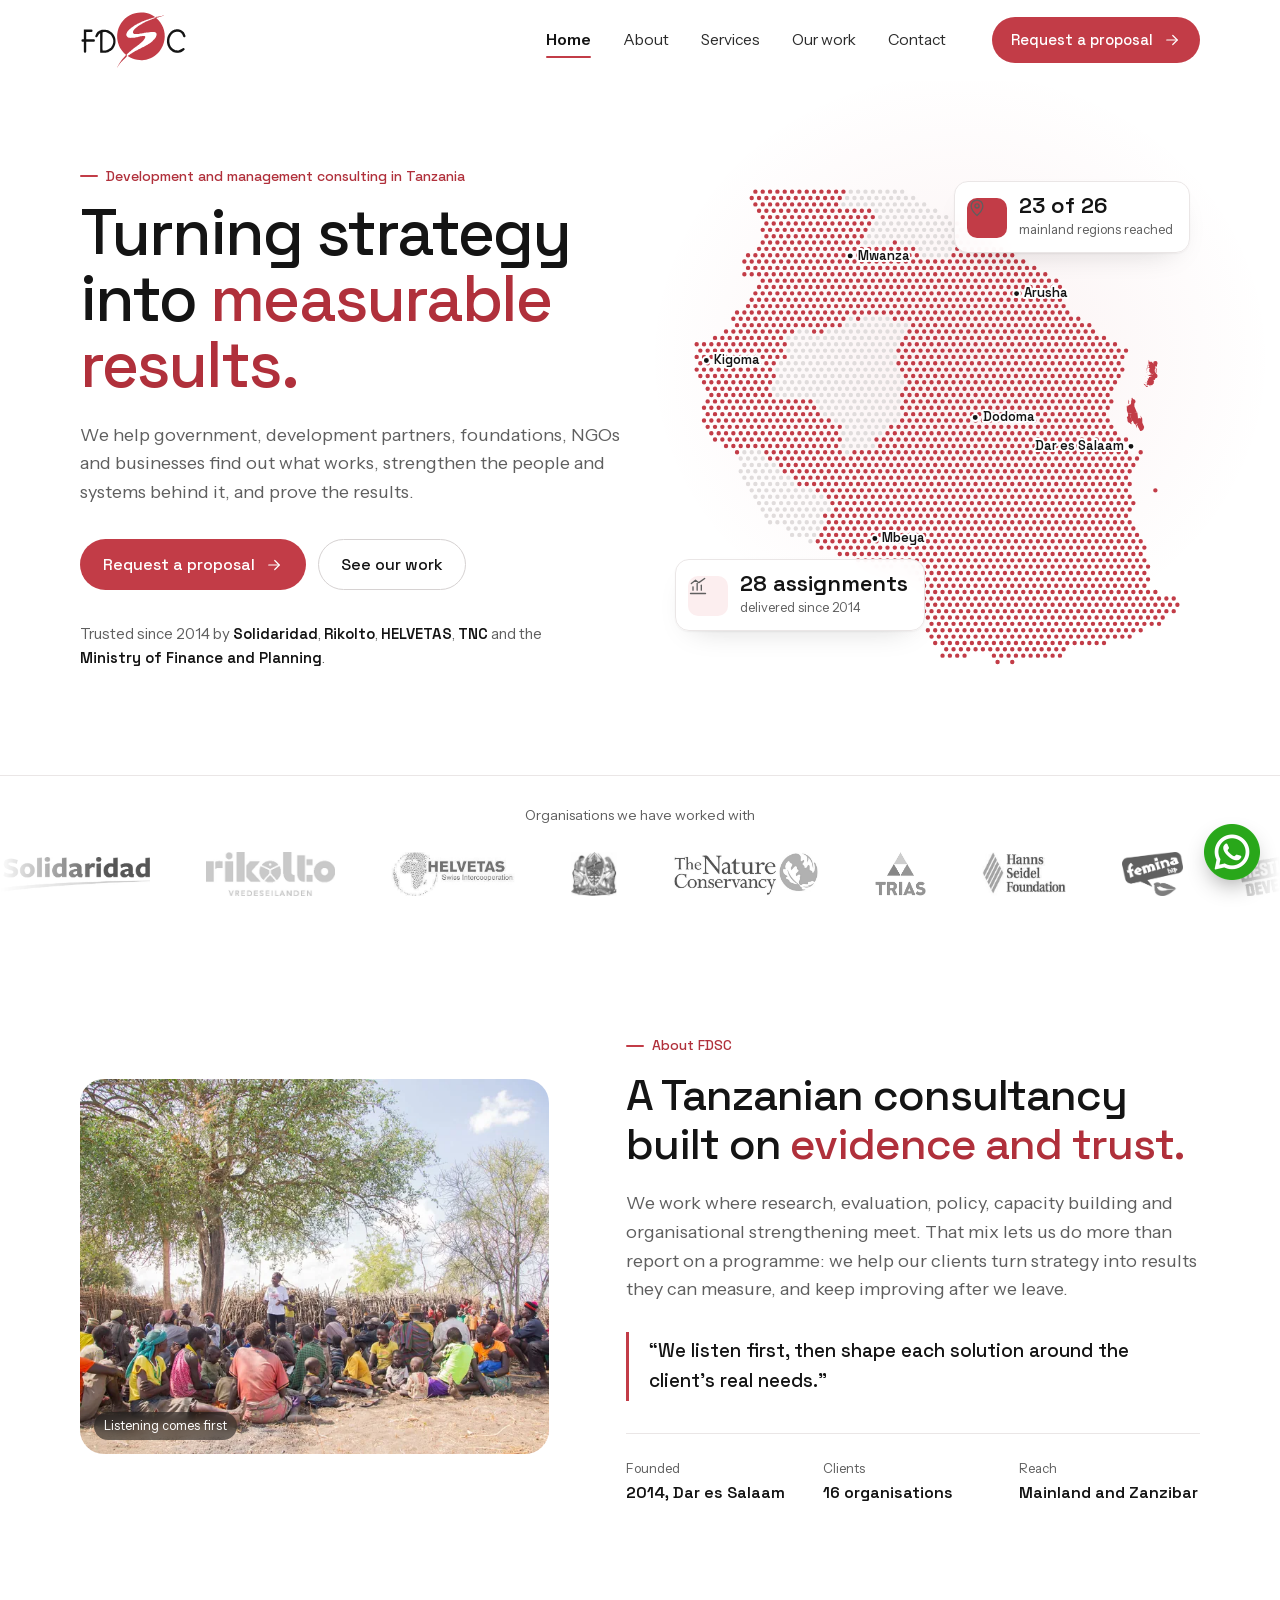
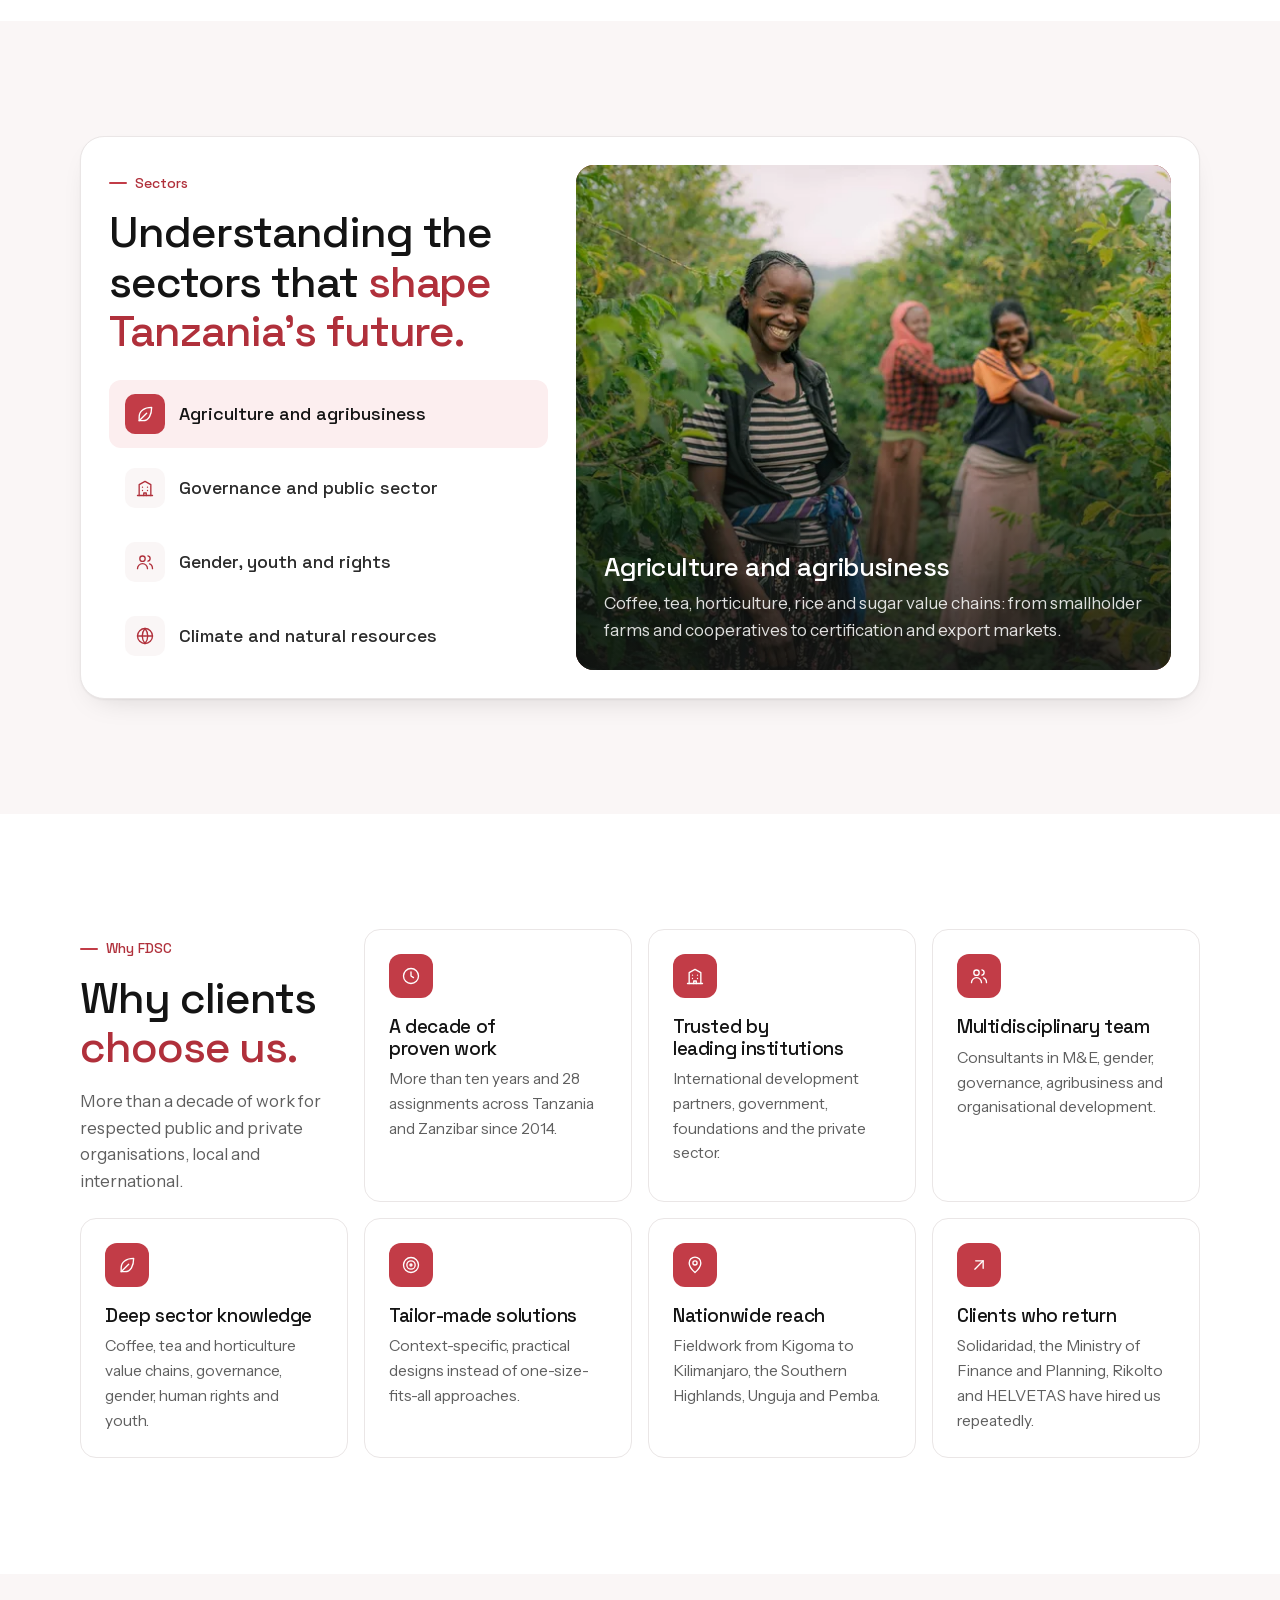
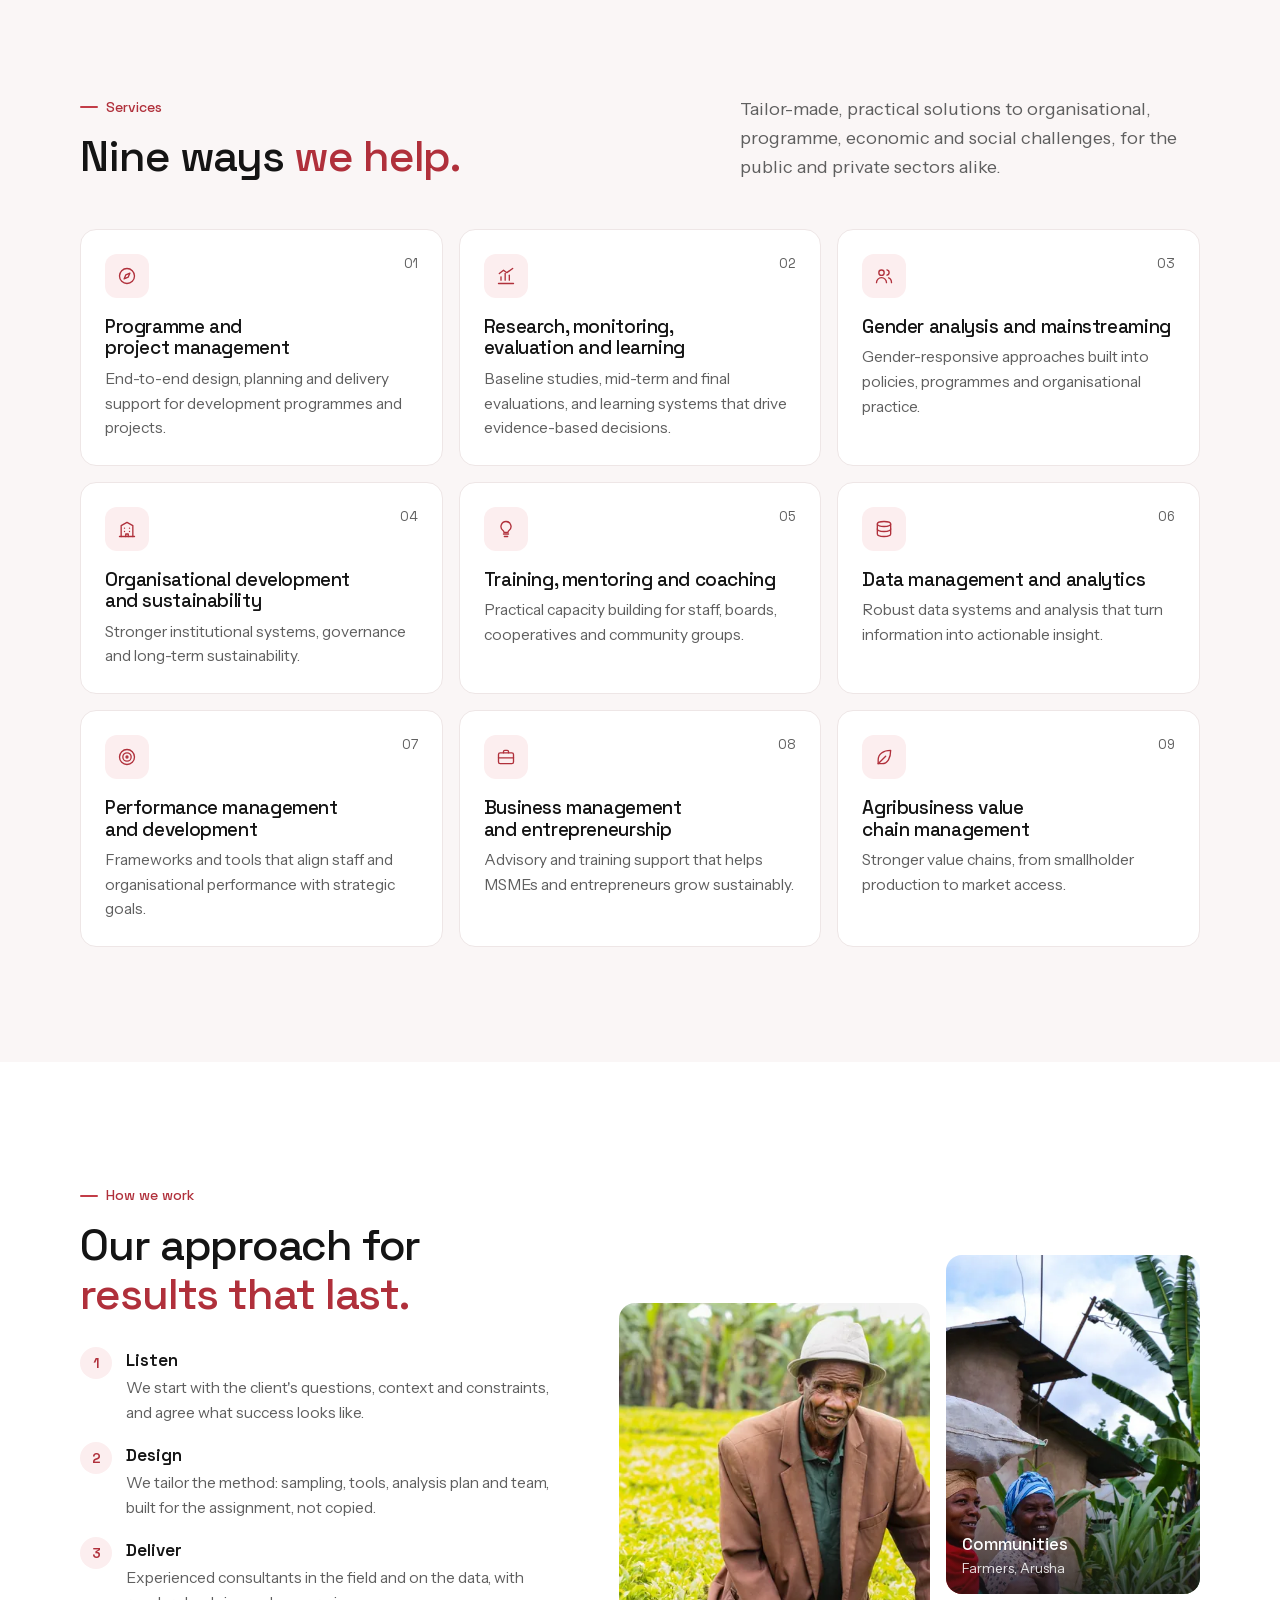
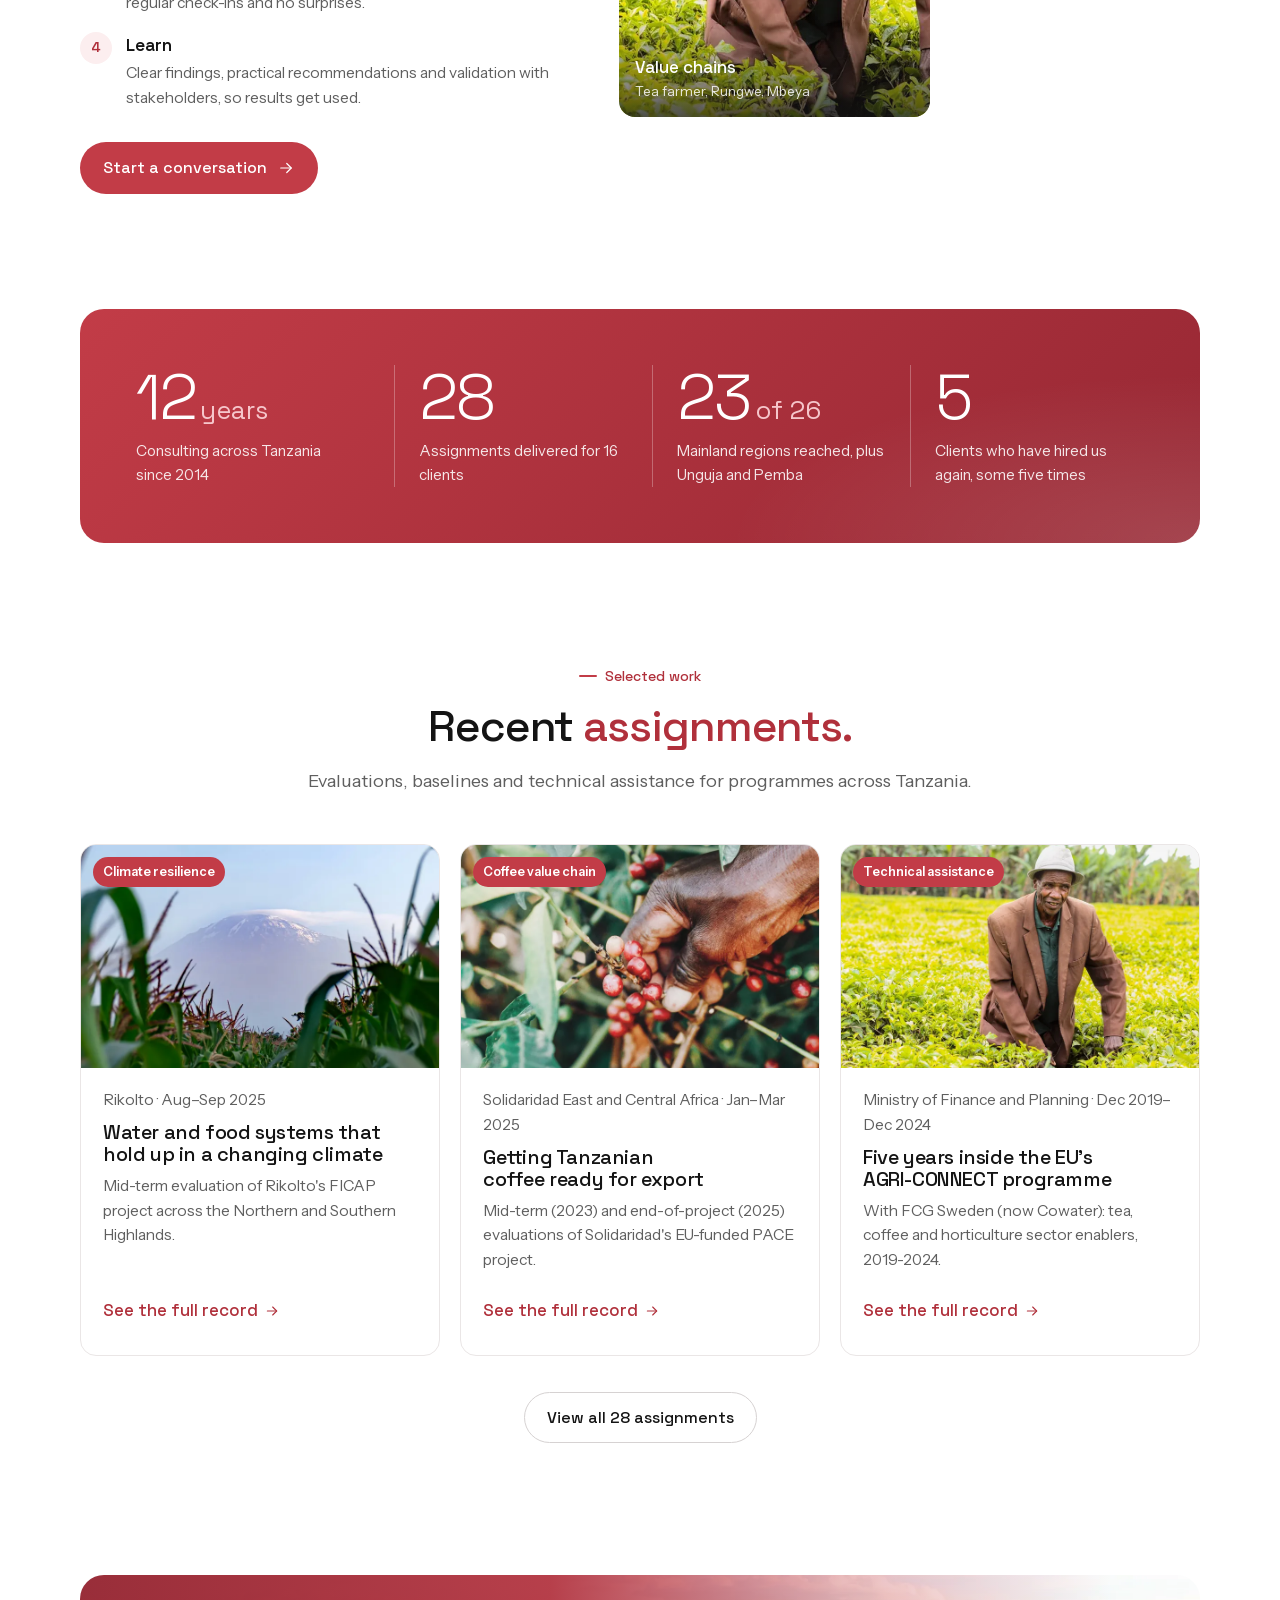
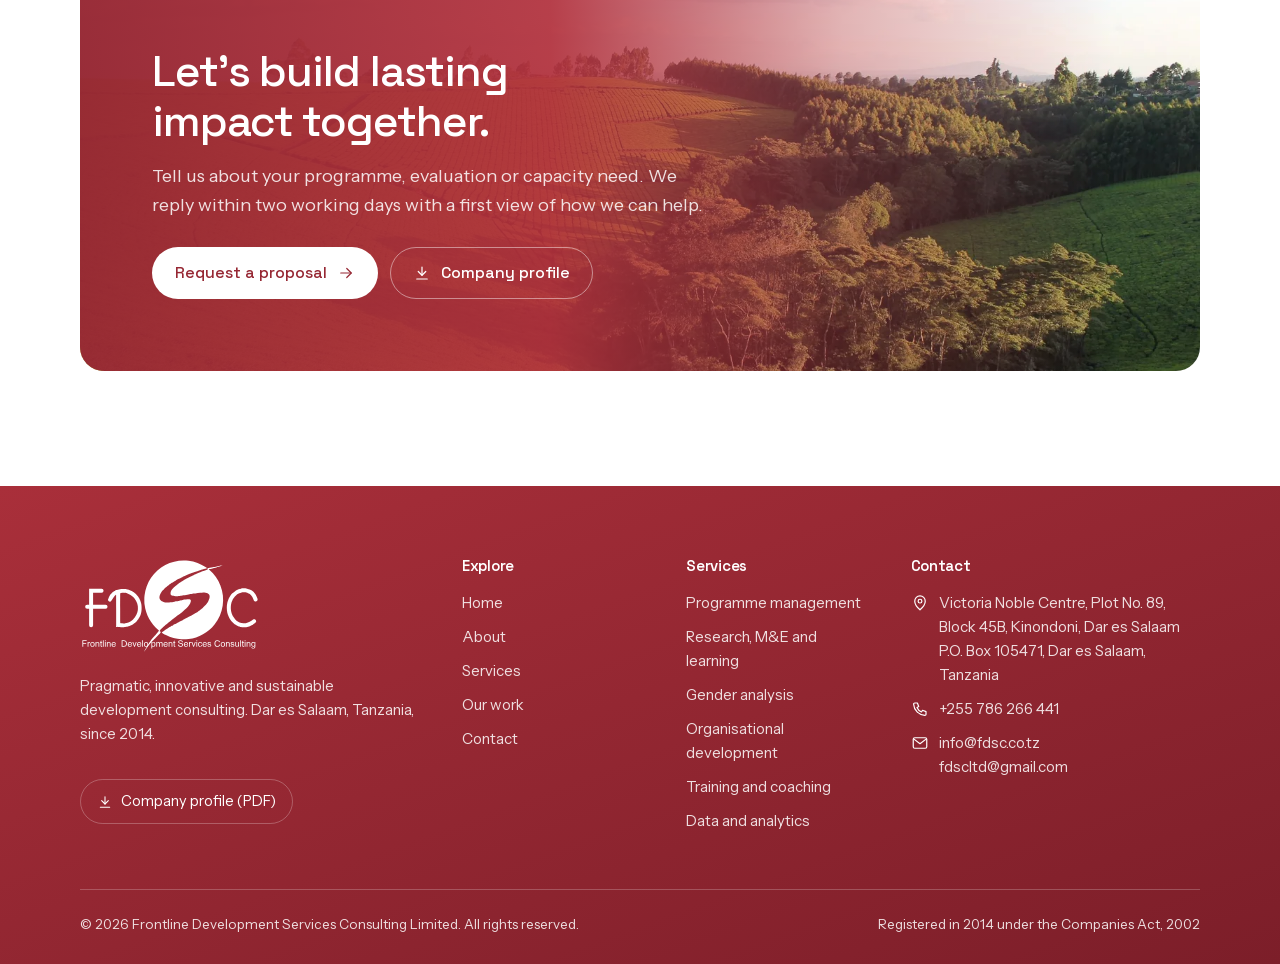
==== website/index.html @ 3108f453 "FDSC brand, company profile and website (draft 1) - Logo rebuilt as clean vectors from the client's " ====
<!doctype html>
<html lang="en-GB">
<head>
<meta charset="utf-8">
<meta name="viewport" content="width=device-width, initial-scale=1">
<title>FDSC | Development consulting in Tanzania: evaluation, research and capacity building</title>
<meta name="description" content="Frontline Development Services Consulting (FDSC) is a Tanzanian consultancy delivering evaluations, baseline studies, M&amp;E systems, gender analysis and capacity building since 2014.">
<link rel="canonical" href="https://www.fdsc.co.tz/">
<meta property="og:type" content="website">
<meta property="og:site_name" content="FDSC">
<meta property="og:title" content="FDSC | Development consulting in Tanzania: evaluation, research and capacity building">
<meta property="og:description" content="Frontline Development Services Consulting (FDSC) is a Tanzanian consultancy delivering evaluations, baseline studies, M&amp;E systems, gender analysis and capacity building since 2014.">
<meta property="og:url" content="https://www.fdsc.co.tz/">
<meta property="og:image" content="https://www.fdsc.co.tz/assets/brand/og-image.jpg">
<meta name="twitter:card" content="summary_large_image">
<meta name="theme-color" content="#C23C47">
<link rel="icon" href="favicon.ico" sizes="48x48">
<link rel="icon" href="assets/brand/fdsc-favicon.svg" type="image/svg+xml">
<link rel="apple-touch-icon" href="assets/brand/apple-touch-icon.png">
<link rel="manifest" href="site.webmanifest">
<link rel="preload" href="assets/fonts/SpaceGrotesk-latin.woff2" as="font" type="font/woff2" crossorigin>
<link rel="preload" href="assets/fonts/InstrumentSans-latin.woff2" as="font" type="font/woff2" crossorigin>
<link rel="stylesheet" href="assets/fonts/fonts.css">
<link rel="stylesheet" href="assets/css/site.css?v=3">
<script type="application/ld+json">{"@context": "https://schema.org", "@type": "ProfessionalService", "name": "Frontline Development Services Consulting Limited", "alternateName": "FDSC", "url": "https://www.fdsc.co.tz", "logo": "https://www.fdsc.co.tz/assets/brand/fdsc-logo.svg", "image": "https://www.fdsc.co.tz/assets/brand/og-image.jpg", "email": "info@fdsc.co.tz", "telephone": "+255 786 266 441", "foundingDate": "2014", "description": "FDSC is a Tanzanian development and management consultancy. Since 2014 we have helped government, development partners, foundations, NGOs and businesses find out what works, strengthen the people and systems behind it, and prove the results.", "address": {"@type": "PostalAddress", "streetAddress": "Victoria Noble Centre, Plot No. 89, Block 45B, Kinondoni", "postOfficeBoxNumber": "105471", "addressLocality": "Dar es Salaam", "addressCountry": "TZ"}, "areaServed": ["Tanzania", "Zanzibar", "East Africa"]}</script>
</head>
<body>
<a class="skip" href="#main">Skip to content</a>
<header class="top">
  <div class="wrap top__in">
    <a class="brand" href="index.html" aria-label="FDSC home"><img class="logo" src="assets/brand/fdsc-wordmark.svg" width="188" height="100" alt="FDSC"></a>
    <nav class="nav" aria-label="Main"><a href="index.html" aria-current="page">Home</a><a href="about.html">About</a><a href="services.html">Services</a><a href="work.html">Our work</a><a href="contact.html">Contact</a></nav>
    <div class="top__cta"><a class="btn btn--red" href="contact.html">Request a proposal<svg class="ic" viewBox="0 0 24 24" fill="none" stroke="currentColor" stroke-width="1.6" stroke-linecap="round" stroke-linejoin="round" aria-hidden="true"><path d="M5 12h14"/><path d="m13 6 6 6-6 6"/></svg></a></div>
    <button class="menu-btn" type="button" aria-expanded="false" aria-controls="mnav" aria-label="Menu">
      <span class="i-open"><svg class="ic" viewBox="0 0 24 24" fill="none" stroke="currentColor" stroke-width="1.6" stroke-linecap="round" stroke-linejoin="round" aria-hidden="true"><path d="M4 7h16M4 12h16M4 17h16"/></svg></span><span class="i-close" hidden><svg class="ic" viewBox="0 0 24 24" fill="none" stroke="currentColor" stroke-width="1.6" stroke-linecap="round" stroke-linejoin="round" aria-hidden="true"><path d="M6 6l12 12M18 6 6 18"/></svg></span></button>
  </div>
</header>
<nav class="mnav" id="mnav" aria-label="Mobile">
  <a href="index.html" aria-current="page">Home<svg class="ic" viewBox="0 0 24 24" fill="none" stroke="currentColor" stroke-width="1.6" stroke-linecap="round" stroke-linejoin="round" aria-hidden="true"><path d="M5 12h14"/><path d="m13 6 6 6-6 6"/></svg></a><a href="about.html">About<svg class="ic" viewBox="0 0 24 24" fill="none" stroke="currentColor" stroke-width="1.6" stroke-linecap="round" stroke-linejoin="round" aria-hidden="true"><path d="M5 12h14"/><path d="m13 6 6 6-6 6"/></svg></a><a href="services.html">Services<svg class="ic" viewBox="0 0 24 24" fill="none" stroke="currentColor" stroke-width="1.6" stroke-linecap="round" stroke-linejoin="round" aria-hidden="true"><path d="M5 12h14"/><path d="m13 6 6 6-6 6"/></svg></a><a href="work.html">Our work<svg class="ic" viewBox="0 0 24 24" fill="none" stroke="currentColor" stroke-width="1.6" stroke-linecap="round" stroke-linejoin="round" aria-hidden="true"><path d="M5 12h14"/><path d="m13 6 6 6-6 6"/></svg></a><a href="contact.html">Contact<svg class="ic" viewBox="0 0 24 24" fill="none" stroke="currentColor" stroke-width="1.6" stroke-linecap="round" stroke-linejoin="round" aria-hidden="true"><path d="M5 12h14"/><path d="m13 6 6 6-6 6"/></svg></a>
  <a class="btn btn--red" href="contact.html">Request a proposal</a>
  <div class="mnav__contact">
    <a href="tel:+255786266441"><svg class="ic" viewBox="0 0 24 24" fill="none" stroke="currentColor" stroke-width="1.6" stroke-linecap="round" stroke-linejoin="round" aria-hidden="true"><path d="M5 4h3.5l1.8 4.6-2.3 1.4a11 11 0 0 0 6 6l1.4-2.3L20 15.5V19a1.5 1.5 0 0 1-1.6 1.5A16 16 0 0 1 3.5 5.6 1.5 1.5 0 0 1 5 4z"/></svg>+255 786 266 441</a>
    <a href="mailto:info@fdsc.co.tz"><svg class="ic" viewBox="0 0 24 24" fill="none" stroke="currentColor" stroke-width="1.6" stroke-linecap="round" stroke-linejoin="round" aria-hidden="true"><rect x="3" y="5" width="18" height="14" rx="2"/><path d="m3.5 6.5 8.5 6.5 8.5-6.5"/></svg>info@fdsc.co.tz</a>
  </div>
</nav>
<main id="main">

<section class="hero">
  <div class="wrap hero__in">
    <div>
      <p class="eyebrow">Development and management consulting in Tanzania</p>
      <h1 class="h1">Turning strategy into <span class="accent">measurable results.</span></h1>
      <p class="lead">We help government, development partners, foundations, NGOs and businesses find out what works, strengthen the people and systems behind it, and prove the results.</p>
      <div class="hero__btns"><a class="btn btn--red" href="contact.html">Request a proposal<svg class="ic" viewBox="0 0 24 24" fill="none" stroke="currentColor" stroke-width="1.6" stroke-linecap="round" stroke-linejoin="round" aria-hidden="true"><path d="M5 12h14"/><path d="m13 6 6 6-6 6"/></svg></a><a class="btn btn--line" href="work.html">See our work</a></div>
      <p class="hero__trust">Trusted since 2014 by <b>Solidaridad</b>, <b>Rikolto</b>, <b>HELVETAS</b>, <b>TNC</b> and the <b>Ministry of Finance and Planning</b>.</p>
    </div>
    <div class="mapcard">
      <svg class="tzmap" viewBox="0 0 600 585" role="img" aria-label="Map of Tanzania showing the regions where FDSC has worked"><path class="dots off" stroke-width="5.4" d="M193.5 4.5h0M202.5 4.5h0M211.5 4.5h0M220.5 4.5h0M229.5 4.5h0M238.5 4.5h0M247.5 4.5h0M256.5 4.5h0M189.0 12.3h0M198.0 12.3h0M207.0 12.3h0M216.0 12.3h0M225.0 12.3h0M234.0 12.3h0M243.0 12.3h0M252.0 12.3h0M261.0 12.3h0M270.0 12.3h0M184.5 20.1h0M193.5 20.1h0M202.5 20.1h0M211.5 20.1h0M220.5 20.1h0M229.5 20.1h0M238.5 20.1h0M247.5 20.1h0M256.5 20.1h0M265.5 20.1h0M274.5 20.1h0M283.5 20.1h0M225.0 27.9h0M234.0 27.9h0M243.0 27.9h0M252.0 27.9h0M261.0 27.9h0M270.0 27.9h0M279.0 27.9h0M288.0 27.9h0M297.0 27.9h0M229.5 35.7h0M238.5 35.7h0M247.5 35.7h0M256.5 35.7h0M265.5 35.7h0M274.5 35.7h0M283.5 35.7h0M292.5 35.7h0M301.5 35.7h0M310.5 35.7h0M225.0 43.5h0M234.0 43.5h0M243.0 43.5h0M252.0 43.5h0M261.0 43.5h0M270.0 43.5h0M279.0 43.5h0M288.0 43.5h0M297.0 43.5h0M306.0 43.5h0M315.0 43.5h0M220.5 51.3h0M229.5 51.3h0M238.5 51.3h0M247.5 51.3h0M256.5 51.3h0M265.5 51.3h0M274.5 51.3h0M283.5 51.3h0M292.5 51.3h0M301.5 51.3h0M310.5 51.3h0M319.5 51.3h0M216.0 59.1h0M225.0 59.1h0M234.0 59.1h0M243.0 59.1h0M252.0 59.1h0M261.0 59.1h0M270.0 59.1h0M279.0 59.1h0M288.0 59.1h0M297.0 59.1h0M306.0 59.1h0M315.0 59.1h0M211.5 66.9h0M220.5 66.9h0M229.5 66.9h0M238.5 66.9h0M256.5 66.9h0M265.5 66.9h0M274.5 66.9h0M283.5 66.9h0M292.5 66.9h0M301.5 66.9h0M310.5 66.9h0M319.5 66.9h0M279.0 74.6h0M288.0 74.6h0M297.0 74.6h0M306.0 74.6h0M315.0 74.6h0M283.5 82.4h0M292.5 82.4h0M301.5 82.4h0M310.5 82.4h0M193.5 160.4h0M211.5 160.4h0M220.5 160.4h0M229.5 160.4h0M238.5 160.4h0M189.0 168.2h0M198.0 168.2h0M207.0 168.2h0M216.0 168.2h0M225.0 168.2h0M234.0 168.2h0M243.0 168.2h0M252.0 168.2h0M261.0 168.2h0M130.5 176.0h0M139.5 176.0h0M166.5 176.0h0M175.5 176.0h0M184.5 176.0h0M193.5 176.0h0M202.5 176.0h0M211.5 176.0h0M220.5 176.0h0M229.5 176.0h0M238.5 176.0h0M247.5 176.0h0M256.5 176.0h0M117.0 183.8h0M126.0 183.8h0M135.0 183.8h0M144.0 183.8h0M153.0 183.8h0M162.0 183.8h0M171.0 183.8h0M180.0 183.8h0M189.0 183.8h0M198.0 183.8h0M207.0 183.8h0M216.0 183.8h0M225.0 183.8h0M234.0 183.8h0M243.0 183.8h0M252.0 183.8h0M121.5 191.6h0M130.5 191.6h0M139.5 191.6h0M148.5 191.6h0M157.5 191.6h0M166.5 191.6h0M175.5 191.6h0M184.5 191.6h0M193.5 191.6h0M202.5 191.6h0M211.5 191.6h0M220.5 191.6h0M229.5 191.6h0M238.5 191.6h0M247.5 191.6h0M117.0 199.4h0M126.0 199.4h0M135.0 199.4h0M144.0 199.4h0M153.0 199.4h0M162.0 199.4h0M171.0 199.4h0M180.0 199.4h0M189.0 199.4h0M198.0 199.4h0M207.0 199.4h0M216.0 199.4h0M225.0 199.4h0M234.0 199.4h0M243.0 199.4h0M121.5 207.1h0M130.5 207.1h0M139.5 207.1h0M148.5 207.1h0M157.5 207.1h0M166.5 207.1h0M175.5 207.1h0M184.5 207.1h0M193.5 207.1h0M202.5 207.1h0M211.5 207.1h0M220.5 207.1h0M229.5 207.1h0M238.5 207.1h0M247.5 207.1h0M108.0 214.9h0M117.0 214.9h0M126.0 214.9h0M135.0 214.9h0M144.0 214.9h0M153.0 214.9h0M162.0 214.9h0M171.0 214.9h0M180.0 214.9h0M189.0 214.9h0M198.0 214.9h0M207.0 214.9h0M216.0 214.9h0M225.0 214.9h0M234.0 214.9h0M243.0 214.9h0M103.5 222.7h0M112.5 222.7h0M121.5 222.7h0M130.5 222.7h0M139.5 222.7h0M148.5 222.7h0M157.5 222.7h0M166.5 222.7h0M175.5 222.7h0M184.5 222.7h0M193.5 222.7h0M202.5 222.7h0M211.5 222.7h0M220.5 222.7h0M229.5 222.7h0M238.5 222.7h0M247.5 222.7h0M108.0 230.5h0M117.0 230.5h0M126.0 230.5h0M135.0 230.5h0M144.0 230.5h0M153.0 230.5h0M162.0 230.5h0M171.0 230.5h0M180.0 230.5h0M189.0 230.5h0M198.0 230.5h0M207.0 230.5h0M216.0 230.5h0M225.0 230.5h0M234.0 230.5h0M243.0 230.5h0M252.0 230.5h0M103.5 238.3h0M112.5 238.3h0M121.5 238.3h0M130.5 238.3h0M139.5 238.3h0M148.5 238.3h0M157.5 238.3h0M166.5 238.3h0M175.5 238.3h0M184.5 238.3h0M193.5 238.3h0M202.5 238.3h0M211.5 238.3h0M220.5 238.3h0M229.5 238.3h0M238.5 238.3h0M247.5 238.3h0M256.5 238.3h0M99.0 246.1h0M108.0 246.1h0M117.0 246.1h0M126.0 246.1h0M135.0 246.1h0M144.0 246.1h0M153.0 246.1h0M162.0 246.1h0M171.0 246.1h0M180.0 246.1h0M189.0 246.1h0M198.0 246.1h0M207.0 246.1h0M216.0 246.1h0M225.0 246.1h0M234.0 246.1h0M243.0 246.1h0M252.0 246.1h0M103.5 253.9h0M112.5 253.9h0M121.5 253.9h0M130.5 253.9h0M139.5 253.9h0M148.5 253.9h0M157.5 253.9h0M166.5 253.9h0M175.5 253.9h0M184.5 253.9h0M193.5 253.9h0M202.5 253.9h0M211.5 253.9h0M220.5 253.9h0M229.5 253.9h0M238.5 253.9h0M247.5 253.9h0M153.0 261.7h0M162.0 261.7h0M171.0 261.7h0M180.0 261.7h0M189.0 261.7h0M198.0 261.7h0M207.0 261.7h0M216.0 261.7h0M225.0 261.7h0M234.0 261.7h0M243.0 261.7h0M252.0 261.7h0M157.5 269.5h0M166.5 269.5h0M175.5 269.5h0M184.5 269.5h0M193.5 269.5h0M202.5 269.5h0M211.5 269.5h0M220.5 269.5h0M229.5 269.5h0M238.5 269.5h0M247.5 269.5h0M162.0 277.3h0M171.0 277.3h0M180.0 277.3h0M189.0 277.3h0M198.0 277.3h0M207.0 277.3h0M216.0 277.3h0M225.0 277.3h0M234.0 277.3h0M243.0 277.3h0M252.0 277.3h0M175.5 285.1h0M184.5 285.1h0M193.5 285.1h0M202.5 285.1h0M211.5 285.1h0M220.5 285.1h0M229.5 285.1h0M238.5 285.1h0M247.5 285.1h0M189.0 292.9h0M198.0 292.9h0M207.0 292.9h0M216.0 292.9h0M225.0 292.9h0M234.0 292.9h0M184.5 300.7h0M193.5 300.7h0M202.5 300.7h0M211.5 300.7h0M220.5 300.7h0M229.5 300.7h0M189.0 308.5h0M198.0 308.5h0M207.0 308.5h0M216.0 308.5h0M184.5 316.3h0M193.5 316.3h0M202.5 316.3h0M211.5 316.3h0M220.5 316.3h0M63.0 324.1h0M72.0 324.1h0M81.0 324.1h0M189.0 324.1h0M58.5 331.8h0M67.5 331.8h0M76.5 331.8h0M85.5 331.8h0M63.0 339.6h0M72.0 339.6h0M81.0 339.6h0M90.0 339.6h0M99.0 339.6h0M58.5 347.4h0M67.5 347.4h0M76.5 347.4h0M85.5 347.4h0M94.5 347.4h0M103.5 347.4h0M63.0 355.2h0M72.0 355.2h0M81.0 355.2h0M90.0 355.2h0M99.0 355.2h0M108.0 355.2h0M117.0 355.2h0M67.5 363.0h0M76.5 363.0h0M85.5 363.0h0M94.5 363.0h0M103.5 363.0h0M112.5 363.0h0M121.5 363.0h0M72.0 370.8h0M81.0 370.8h0M90.0 370.8h0M99.0 370.8h0M108.0 370.8h0M117.0 370.8h0M126.0 370.8h0M135.0 370.8h0M144.0 370.8h0M76.5 378.6h0M85.5 378.6h0M94.5 378.6h0M103.5 378.6h0M112.5 378.6h0M121.5 378.6h0M130.5 378.6h0M139.5 378.6h0M148.5 378.6h0M157.5 378.6h0M81.0 386.4h0M90.0 386.4h0M99.0 386.4h0M108.0 386.4h0M117.0 386.4h0M126.0 386.4h0M135.0 386.4h0M144.0 386.4h0M153.0 386.4h0M162.0 386.4h0M85.5 394.2h0M94.5 394.2h0M103.5 394.2h0M112.5 394.2h0M121.5 394.2h0M130.5 394.2h0M139.5 394.2h0M148.5 394.2h0M157.5 394.2h0M166.5 394.2h0M90.0 402.0h0M99.0 402.0h0M108.0 402.0h0M117.0 402.0h0M126.0 402.0h0M135.0 402.0h0M144.0 402.0h0M153.0 402.0h0M94.5 409.8h0M103.5 409.8h0M112.5 409.8h0M121.5 409.8h0M130.5 409.8h0M139.5 409.8h0M148.5 409.8h0M157.5 409.8h0M117.0 417.6h0M126.0 417.6h0M135.0 417.6h0M144.0 417.6h0M153.0 417.6h0M121.5 425.4h0M130.5 425.4h0M139.5 425.4h0M148.5 425.4h0M144.0 433.2h0"/><path class="dots on" stroke-width="5.4" d="M76.5 4.5h0M85.5 4.5h0M94.5 4.5h0M103.5 4.5h0M112.5 4.5h0M121.5 4.5h0M130.5 4.5h0M139.5 4.5h0M148.5 4.5h0M157.5 4.5h0M166.5 4.5h0M175.5 4.5h0M184.5 4.5h0M72.0 12.3h0M81.0 12.3h0M90.0 12.3h0M99.0 12.3h0M108.0 12.3h0M117.0 12.3h0M126.0 12.3h0M135.0 12.3h0M144.0 12.3h0M153.0 12.3h0M162.0 12.3h0M171.0 12.3h0M180.0 12.3h0M76.5 20.1h0M85.5 20.1h0M94.5 20.1h0M103.5 20.1h0M112.5 20.1h0M121.5 20.1h0M130.5 20.1h0M139.5 20.1h0M148.5 20.1h0M157.5 20.1h0M166.5 20.1h0M175.5 20.1h0M81.0 27.9h0M90.0 27.9h0M99.0 27.9h0M108.0 27.9h0M117.0 27.9h0M126.0 27.9h0M135.0 27.9h0M144.0 27.9h0M153.0 27.9h0M162.0 27.9h0M171.0 27.9h0M180.0 27.9h0M189.0 27.9h0M198.0 27.9h0M207.0 27.9h0M216.0 27.9h0M85.5 35.7h0M94.5 35.7h0M103.5 35.7h0M112.5 35.7h0M121.5 35.7h0M130.5 35.7h0M139.5 35.7h0M148.5 35.7h0M157.5 35.7h0M166.5 35.7h0M175.5 35.7h0M184.5 35.7h0M193.5 35.7h0M202.5 35.7h0M211.5 35.7h0M220.5 35.7h0M90.0 43.5h0M99.0 43.5h0M108.0 43.5h0M117.0 43.5h0M126.0 43.5h0M135.0 43.5h0M144.0 43.5h0M153.0 43.5h0M162.0 43.5h0M171.0 43.5h0M180.0 43.5h0M189.0 43.5h0M198.0 43.5h0M207.0 43.5h0M216.0 43.5h0M324.0 43.5h0M85.5 51.3h0M94.5 51.3h0M103.5 51.3h0M112.5 51.3h0M121.5 51.3h0M130.5 51.3h0M139.5 51.3h0M148.5 51.3h0M157.5 51.3h0M166.5 51.3h0M175.5 51.3h0M184.5 51.3h0M193.5 51.3h0M202.5 51.3h0M211.5 51.3h0M328.5 51.3h0M337.5 51.3h0M90.0 59.1h0M99.0 59.1h0M108.0 59.1h0M117.0 59.1h0M126.0 59.1h0M135.0 59.1h0M144.0 59.1h0M153.0 59.1h0M162.0 59.1h0M171.0 59.1h0M180.0 59.1h0M189.0 59.1h0M198.0 59.1h0M207.0 59.1h0M324.0 59.1h0M333.0 59.1h0M342.0 59.1h0M351.0 59.1h0M85.5 66.9h0M94.5 66.9h0M103.5 66.9h0M112.5 66.9h0M121.5 66.9h0M130.5 66.9h0M139.5 66.9h0M148.5 66.9h0M157.5 66.9h0M166.5 66.9h0M175.5 66.9h0M184.5 66.9h0M193.5 66.9h0M202.5 66.9h0M247.5 66.9h0M328.5 66.9h0M337.5 66.9h0M346.5 66.9h0M355.5 66.9h0M364.5 66.9h0M81.0 74.6h0M90.0 74.6h0M99.0 74.6h0M108.0 74.6h0M117.0 74.6h0M126.0 74.6h0M135.0 74.6h0M144.0 74.6h0M153.0 74.6h0M162.0 74.6h0M171.0 74.6h0M180.0 74.6h0M189.0 74.6h0M198.0 74.6h0M207.0 74.6h0M216.0 74.6h0M225.0 74.6h0M234.0 74.6h0M243.0 74.6h0M252.0 74.6h0M261.0 74.6h0M270.0 74.6h0M324.0 74.6h0M333.0 74.6h0M342.0 74.6h0M351.0 74.6h0M360.0 74.6h0M369.0 74.6h0M378.0 74.6h0M67.5 82.4h0M76.5 82.4h0M85.5 82.4h0M94.5 82.4h0M103.5 82.4h0M112.5 82.4h0M121.5 82.4h0M130.5 82.4h0M139.5 82.4h0M148.5 82.4h0M157.5 82.4h0M166.5 82.4h0M175.5 82.4h0M184.5 82.4h0M193.5 82.4h0M202.5 82.4h0M211.5 82.4h0M220.5 82.4h0M229.5 82.4h0M238.5 82.4h0M247.5 82.4h0M256.5 82.4h0M265.5 82.4h0M274.5 82.4h0M319.5 82.4h0M328.5 82.4h0M337.5 82.4h0M346.5 82.4h0M355.5 82.4h0M364.5 82.4h0M373.5 82.4h0M382.5 82.4h0M391.5 82.4h0M63.0 90.2h0M72.0 90.2h0M81.0 90.2h0M90.0 90.2h0M99.0 90.2h0M108.0 90.2h0M117.0 90.2h0M126.0 90.2h0M135.0 90.2h0M144.0 90.2h0M153.0 90.2h0M162.0 90.2h0M171.0 90.2h0M180.0 90.2h0M189.0 90.2h0M198.0 90.2h0M207.0 90.2h0M216.0 90.2h0M225.0 90.2h0M234.0 90.2h0M243.0 90.2h0M252.0 90.2h0M261.0 90.2h0M270.0 90.2h0M279.0 90.2h0M288.0 90.2h0M297.0 90.2h0M306.0 90.2h0M315.0 90.2h0M324.0 90.2h0M333.0 90.2h0M342.0 90.2h0M351.0 90.2h0M360.0 90.2h0M369.0 90.2h0M378.0 90.2h0M387.0 90.2h0M396.0 90.2h0M405.0 90.2h0M67.5 98.0h0M76.5 98.0h0M85.5 98.0h0M94.5 98.0h0M103.5 98.0h0M112.5 98.0h0M121.5 98.0h0M130.5 98.0h0M139.5 98.0h0M148.5 98.0h0M157.5 98.0h0M166.5 98.0h0M175.5 98.0h0M184.5 98.0h0M193.5 98.0h0M202.5 98.0h0M211.5 98.0h0M220.5 98.0h0M229.5 98.0h0M238.5 98.0h0M247.5 98.0h0M256.5 98.0h0M265.5 98.0h0M274.5 98.0h0M283.5 98.0h0M292.5 98.0h0M301.5 98.0h0M310.5 98.0h0M319.5 98.0h0M328.5 98.0h0M337.5 98.0h0M346.5 98.0h0M355.5 98.0h0M364.5 98.0h0M373.5 98.0h0M382.5 98.0h0M391.5 98.0h0M400.5 98.0h0M409.5 98.0h0M418.5 98.0h0M63.0 105.8h0M72.0 105.8h0M81.0 105.8h0M90.0 105.8h0M99.0 105.8h0M108.0 105.8h0M117.0 105.8h0M126.0 105.8h0M135.0 105.8h0M144.0 105.8h0M153.0 105.8h0M162.0 105.8h0M171.0 105.8h0M180.0 105.8h0M189.0 105.8h0M198.0 105.8h0M207.0 105.8h0M216.0 105.8h0M225.0 105.8h0M234.0 105.8h0M243.0 105.8h0M252.0 105.8h0M261.0 105.8h0M270.0 105.8h0M279.0 105.8h0M288.0 105.8h0M297.0 105.8h0M306.0 105.8h0M315.0 105.8h0M324.0 105.8h0M333.0 105.8h0M342.0 105.8h0M351.0 105.8h0M360.0 105.8h0M369.0 105.8h0M378.0 105.8h0M387.0 105.8h0M396.0 105.8h0M405.0 105.8h0M414.0 105.8h0M423.0 105.8h0M432.0 105.8h0M85.5 113.6h0M94.5 113.6h0M103.5 113.6h0M112.5 113.6h0M121.5 113.6h0M130.5 113.6h0M139.5 113.6h0M148.5 113.6h0M157.5 113.6h0M166.5 113.6h0M175.5 113.6h0M184.5 113.6h0M193.5 113.6h0M202.5 113.6h0M211.5 113.6h0M220.5 113.6h0M229.5 113.6h0M238.5 113.6h0M247.5 113.6h0M256.5 113.6h0M265.5 113.6h0M274.5 113.6h0M283.5 113.6h0M292.5 113.6h0M301.5 113.6h0M310.5 113.6h0M319.5 113.6h0M328.5 113.6h0M337.5 113.6h0M346.5 113.6h0M355.5 113.6h0M364.5 113.6h0M373.5 113.6h0M382.5 113.6h0M391.5 113.6h0M400.5 113.6h0M409.5 113.6h0M418.5 113.6h0M427.5 113.6h0M436.5 113.6h0M445.5 113.6h0M81.0 121.4h0M90.0 121.4h0M99.0 121.4h0M108.0 121.4h0M117.0 121.4h0M126.0 121.4h0M135.0 121.4h0M144.0 121.4h0M153.0 121.4h0M162.0 121.4h0M171.0 121.4h0M180.0 121.4h0M189.0 121.4h0M198.0 121.4h0M207.0 121.4h0M216.0 121.4h0M225.0 121.4h0M234.0 121.4h0M243.0 121.4h0M252.0 121.4h0M261.0 121.4h0M270.0 121.4h0M279.0 121.4h0M288.0 121.4h0M297.0 121.4h0M306.0 121.4h0M315.0 121.4h0M324.0 121.4h0M333.0 121.4h0M342.0 121.4h0M351.0 121.4h0M360.0 121.4h0M369.0 121.4h0M378.0 121.4h0M387.0 121.4h0M396.0 121.4h0M405.0 121.4h0M414.0 121.4h0M423.0 121.4h0M432.0 121.4h0M441.0 121.4h0M450.0 121.4h0M76.5 129.2h0M85.5 129.2h0M94.5 129.2h0M103.5 129.2h0M112.5 129.2h0M121.5 129.2h0M130.5 129.2h0M139.5 129.2h0M148.5 129.2h0M157.5 129.2h0M166.5 129.2h0M175.5 129.2h0M184.5 129.2h0M193.5 129.2h0M202.5 129.2h0M211.5 129.2h0M220.5 129.2h0M229.5 129.2h0M238.5 129.2h0M247.5 129.2h0M256.5 129.2h0M265.5 129.2h0M274.5 129.2h0M283.5 129.2h0M292.5 129.2h0M301.5 129.2h0M310.5 129.2h0M319.5 129.2h0M328.5 129.2h0M337.5 129.2h0M346.5 129.2h0M355.5 129.2h0M364.5 129.2h0M373.5 129.2h0M382.5 129.2h0M391.5 129.2h0M400.5 129.2h0M409.5 129.2h0M418.5 129.2h0M427.5 129.2h0M436.5 129.2h0M445.5 129.2h0M72.0 137.0h0M81.0 137.0h0M90.0 137.0h0M99.0 137.0h0M108.0 137.0h0M117.0 137.0h0M126.0 137.0h0M135.0 137.0h0M144.0 137.0h0M153.0 137.0h0M162.0 137.0h0M171.0 137.0h0M180.0 137.0h0M189.0 137.0h0M198.0 137.0h0M207.0 137.0h0M216.0 137.0h0M225.0 137.0h0M234.0 137.0h0M243.0 137.0h0M252.0 137.0h0M261.0 137.0h0M270.0 137.0h0M279.0 137.0h0M288.0 137.0h0M297.0 137.0h0M306.0 137.0h0M315.0 137.0h0M324.0 137.0h0M333.0 137.0h0M342.0 137.0h0M351.0 137.0h0M360.0 137.0h0M369.0 137.0h0M378.0 137.0h0M387.0 137.0h0M396.0 137.0h0M405.0 137.0h0M414.0 137.0h0M423.0 137.0h0M432.0 137.0h0M441.0 137.0h0M450.0 137.0h0M67.5 144.8h0M76.5 144.8h0M85.5 144.8h0M94.5 144.8h0M103.5 144.8h0M112.5 144.8h0M121.5 144.8h0M130.5 144.8h0M139.5 144.8h0M148.5 144.8h0M157.5 144.8h0M166.5 144.8h0M175.5 144.8h0M184.5 144.8h0M193.5 144.8h0M202.5 144.8h0M211.5 144.8h0M220.5 144.8h0M229.5 144.8h0M238.5 144.8h0M247.5 144.8h0M256.5 144.8h0M265.5 144.8h0M274.5 144.8h0M283.5 144.8h0M292.5 144.8h0M301.5 144.8h0M310.5 144.8h0M319.5 144.8h0M328.5 144.8h0M337.5 144.8h0M346.5 144.8h0M355.5 144.8h0M364.5 144.8h0M373.5 144.8h0M382.5 144.8h0M391.5 144.8h0M400.5 144.8h0M409.5 144.8h0M418.5 144.8h0M427.5 144.8h0M436.5 144.8h0M445.5 144.8h0M454.5 144.8h0M54.0 152.6h0M63.0 152.6h0M72.0 152.6h0M81.0 152.6h0M90.0 152.6h0M99.0 152.6h0M108.0 152.6h0M117.0 152.6h0M126.0 152.6h0M135.0 152.6h0M144.0 152.6h0M153.0 152.6h0M162.0 152.6h0M171.0 152.6h0M180.0 152.6h0M189.0 152.6h0M198.0 152.6h0M207.0 152.6h0M216.0 152.6h0M225.0 152.6h0M234.0 152.6h0M243.0 152.6h0M252.0 152.6h0M261.0 152.6h0M270.0 152.6h0M279.0 152.6h0M288.0 152.6h0M297.0 152.6h0M306.0 152.6h0M315.0 152.6h0M324.0 152.6h0M333.0 152.6h0M342.0 152.6h0M351.0 152.6h0M360.0 152.6h0M369.0 152.6h0M378.0 152.6h0M387.0 152.6h0M396.0 152.6h0M405.0 152.6h0M414.0 152.6h0M423.0 152.6h0M432.0 152.6h0M441.0 152.6h0M450.0 152.6h0M459.0 152.6h0M49.5 160.4h0M58.5 160.4h0M67.5 160.4h0M76.5 160.4h0M85.5 160.4h0M94.5 160.4h0M103.5 160.4h0M112.5 160.4h0M121.5 160.4h0M130.5 160.4h0M139.5 160.4h0M148.5 160.4h0M157.5 160.4h0M166.5 160.4h0M175.5 160.4h0M184.5 160.4h0M202.5 160.4h0M247.5 160.4h0M256.5 160.4h0M265.5 160.4h0M274.5 160.4h0M283.5 160.4h0M292.5 160.4h0M301.5 160.4h0M310.5 160.4h0M319.5 160.4h0M328.5 160.4h0M337.5 160.4h0M346.5 160.4h0M355.5 160.4h0M364.5 160.4h0M373.5 160.4h0M382.5 160.4h0M391.5 160.4h0M400.5 160.4h0M409.5 160.4h0M418.5 160.4h0M427.5 160.4h0M436.5 160.4h0M445.5 160.4h0M454.5 160.4h0M463.5 160.4h0M472.5 160.4h0M54.0 168.2h0M63.0 168.2h0M72.0 168.2h0M81.0 168.2h0M90.0 168.2h0M99.0 168.2h0M108.0 168.2h0M117.0 168.2h0M126.0 168.2h0M135.0 168.2h0M144.0 168.2h0M153.0 168.2h0M162.0 168.2h0M171.0 168.2h0M180.0 168.2h0M270.0 168.2h0M279.0 168.2h0M288.0 168.2h0M297.0 168.2h0M306.0 168.2h0M315.0 168.2h0M324.0 168.2h0M333.0 168.2h0M342.0 168.2h0M351.0 168.2h0M360.0 168.2h0M369.0 168.2h0M378.0 168.2h0M387.0 168.2h0M396.0 168.2h0M405.0 168.2h0M414.0 168.2h0M423.0 168.2h0M432.0 168.2h0M441.0 168.2h0M450.0 168.2h0M459.0 168.2h0M468.0 168.2h0M477.0 168.2h0M486.0 168.2h0M40.5 176.0h0M49.5 176.0h0M58.5 176.0h0M67.5 176.0h0M76.5 176.0h0M85.5 176.0h0M94.5 176.0h0M103.5 176.0h0M112.5 176.0h0M121.5 176.0h0M148.5 176.0h0M157.5 176.0h0M265.5 176.0h0M274.5 176.0h0M283.5 176.0h0M292.5 176.0h0M301.5 176.0h0M310.5 176.0h0M319.5 176.0h0M328.5 176.0h0M337.5 176.0h0M346.5 176.0h0M355.5 176.0h0M364.5 176.0h0M373.5 176.0h0M382.5 176.0h0M391.5 176.0h0M400.5 176.0h0M409.5 176.0h0M418.5 176.0h0M427.5 176.0h0M436.5 176.0h0M445.5 176.0h0M454.5 176.0h0M463.5 176.0h0M472.5 176.0h0M481.5 176.0h0M490.5 176.0h0M27.0 183.8h0M36.0 183.8h0M45.0 183.8h0M54.0 183.8h0M63.0 183.8h0M72.0 183.8h0M81.0 183.8h0M90.0 183.8h0M99.0 183.8h0M108.0 183.8h0M261.0 183.8h0M270.0 183.8h0M279.0 183.8h0M288.0 183.8h0M297.0 183.8h0M306.0 183.8h0M315.0 183.8h0M324.0 183.8h0M333.0 183.8h0M342.0 183.8h0M351.0 183.8h0M360.0 183.8h0M369.0 183.8h0M378.0 183.8h0M387.0 183.8h0M396.0 183.8h0M405.0 183.8h0M414.0 183.8h0M423.0 183.8h0M432.0 183.8h0M441.0 183.8h0M450.0 183.8h0M459.0 183.8h0M468.0 183.8h0M477.0 183.8h0M486.0 183.8h0M495.0 183.8h0M504.0 183.8h0M4.5 191.6h0M13.5 191.6h0M22.5 191.6h0M31.5 191.6h0M40.5 191.6h0M49.5 191.6h0M58.5 191.6h0M67.5 191.6h0M76.5 191.6h0M85.5 191.6h0M94.5 191.6h0M103.5 191.6h0M112.5 191.6h0M256.5 191.6h0M265.5 191.6h0M274.5 191.6h0M283.5 191.6h0M292.5 191.6h0M301.5 191.6h0M310.5 191.6h0M319.5 191.6h0M328.5 191.6h0M337.5 191.6h0M346.5 191.6h0M355.5 191.6h0M364.5 191.6h0M373.5 191.6h0M382.5 191.6h0M391.5 191.6h0M400.5 191.6h0M409.5 191.6h0M418.5 191.6h0M427.5 191.6h0M436.5 191.6h0M445.5 191.6h0M454.5 191.6h0M463.5 191.6h0M472.5 191.6h0M481.5 191.6h0M490.5 191.6h0M499.5 191.6h0M508.5 191.6h0M517.5 191.6h0M9.0 199.4h0M18.0 199.4h0M27.0 199.4h0M36.0 199.4h0M45.0 199.4h0M54.0 199.4h0M63.0 199.4h0M72.0 199.4h0M81.0 199.4h0M90.0 199.4h0M99.0 199.4h0M108.0 199.4h0M252.0 199.4h0M261.0 199.4h0M270.0 199.4h0M279.0 199.4h0M288.0 199.4h0M297.0 199.4h0M306.0 199.4h0M315.0 199.4h0M324.0 199.4h0M333.0 199.4h0M342.0 199.4h0M351.0 199.4h0M360.0 199.4h0M369.0 199.4h0M378.0 199.4h0M387.0 199.4h0M396.0 199.4h0M405.0 199.4h0M414.0 199.4h0M423.0 199.4h0M432.0 199.4h0M441.0 199.4h0M450.0 199.4h0M459.0 199.4h0M468.0 199.4h0M477.0 199.4h0M486.0 199.4h0M495.0 199.4h0M504.0 199.4h0M513.0 199.4h0M522.0 199.4h0M531.0 199.4h0M4.5 207.1h0M13.5 207.1h0M22.5 207.1h0M31.5 207.1h0M40.5 207.1h0M49.5 207.1h0M58.5 207.1h0M67.5 207.1h0M76.5 207.1h0M85.5 207.1h0M94.5 207.1h0M103.5 207.1h0M112.5 207.1h0M256.5 207.1h0M265.5 207.1h0M274.5 207.1h0M283.5 207.1h0M292.5 207.1h0M301.5 207.1h0M310.5 207.1h0M319.5 207.1h0M328.5 207.1h0M337.5 207.1h0M346.5 207.1h0M355.5 207.1h0M364.5 207.1h0M373.5 207.1h0M382.5 207.1h0M391.5 207.1h0M400.5 207.1h0M409.5 207.1h0M418.5 207.1h0M427.5 207.1h0M436.5 207.1h0M445.5 207.1h0M454.5 207.1h0M463.5 207.1h0M472.5 207.1h0M481.5 207.1h0M490.5 207.1h0M499.5 207.1h0M508.5 207.1h0M517.5 207.1h0M526.5 207.1h0M9.0 214.9h0M18.0 214.9h0M27.0 214.9h0M36.0 214.9h0M45.0 214.9h0M54.0 214.9h0M63.0 214.9h0M72.0 214.9h0M81.0 214.9h0M90.0 214.9h0M99.0 214.9h0M252.0 214.9h0M261.0 214.9h0M270.0 214.9h0M279.0 214.9h0M288.0 214.9h0M297.0 214.9h0M306.0 214.9h0M315.0 214.9h0M324.0 214.9h0M333.0 214.9h0M342.0 214.9h0M351.0 214.9h0M360.0 214.9h0M369.0 214.9h0M378.0 214.9h0M387.0 214.9h0M396.0 214.9h0M405.0 214.9h0M414.0 214.9h0M423.0 214.9h0M432.0 214.9h0M441.0 214.9h0M450.0 214.9h0M459.0 214.9h0M468.0 214.9h0M477.0 214.9h0M486.0 214.9h0M495.0 214.9h0M504.0 214.9h0M513.0 214.9h0M522.0 214.9h0M567.0 214.9h0M4.5 222.7h0M13.5 222.7h0M22.5 222.7h0M31.5 222.7h0M40.5 222.7h0M49.5 222.7h0M58.5 222.7h0M67.5 222.7h0M76.5 222.7h0M85.5 222.7h0M94.5 222.7h0M256.5 222.7h0M265.5 222.7h0M274.5 222.7h0M283.5 222.7h0M292.5 222.7h0M301.5 222.7h0M310.5 222.7h0M319.5 222.7h0M328.5 222.7h0M337.5 222.7h0M346.5 222.7h0M355.5 222.7h0M364.5 222.7h0M373.5 222.7h0M382.5 222.7h0M391.5 222.7h0M400.5 222.7h0M409.5 222.7h0M418.5 222.7h0M427.5 222.7h0M436.5 222.7h0M445.5 222.7h0M454.5 222.7h0M463.5 222.7h0M472.5 222.7h0M481.5 222.7h0M490.5 222.7h0M499.5 222.7h0M508.5 222.7h0M517.5 222.7h0M526.5 222.7h0M562.5 222.7h0M9.0 230.5h0M18.0 230.5h0M27.0 230.5h0M36.0 230.5h0M45.0 230.5h0M54.0 230.5h0M63.0 230.5h0M72.0 230.5h0M81.0 230.5h0M90.0 230.5h0M99.0 230.5h0M261.0 230.5h0M270.0 230.5h0M279.0 230.5h0M288.0 230.5h0M297.0 230.5h0M306.0 230.5h0M315.0 230.5h0M324.0 230.5h0M333.0 230.5h0M342.0 230.5h0M351.0 230.5h0M360.0 230.5h0M369.0 230.5h0M378.0 230.5h0M387.0 230.5h0M396.0 230.5h0M405.0 230.5h0M414.0 230.5h0M423.0 230.5h0M432.0 230.5h0M441.0 230.5h0M450.0 230.5h0M459.0 230.5h0M468.0 230.5h0M477.0 230.5h0M486.0 230.5h0M495.0 230.5h0M504.0 230.5h0M513.0 230.5h0M522.0 230.5h0M567.0 230.5h0M13.5 238.3h0M22.5 238.3h0M31.5 238.3h0M40.5 238.3h0M49.5 238.3h0M58.5 238.3h0M67.5 238.3h0M76.5 238.3h0M85.5 238.3h0M94.5 238.3h0M265.5 238.3h0M274.5 238.3h0M283.5 238.3h0M292.5 238.3h0M301.5 238.3h0M310.5 238.3h0M319.5 238.3h0M328.5 238.3h0M337.5 238.3h0M346.5 238.3h0M355.5 238.3h0M364.5 238.3h0M373.5 238.3h0M382.5 238.3h0M391.5 238.3h0M400.5 238.3h0M409.5 238.3h0M418.5 238.3h0M427.5 238.3h0M436.5 238.3h0M445.5 238.3h0M454.5 238.3h0M463.5 238.3h0M472.5 238.3h0M481.5 238.3h0M490.5 238.3h0M499.5 238.3h0M508.5 238.3h0M517.5 238.3h0M562.5 238.3h0M18.0 246.1h0M27.0 246.1h0M36.0 246.1h0M45.0 246.1h0M54.0 246.1h0M63.0 246.1h0M72.0 246.1h0M81.0 246.1h0M90.0 246.1h0M261.0 246.1h0M270.0 246.1h0M279.0 246.1h0M288.0 246.1h0M297.0 246.1h0M306.0 246.1h0M315.0 246.1h0M324.0 246.1h0M333.0 246.1h0M342.0 246.1h0M351.0 246.1h0M360.0 246.1h0M369.0 246.1h0M378.0 246.1h0M387.0 246.1h0M396.0 246.1h0M405.0 246.1h0M414.0 246.1h0M423.0 246.1h0M432.0 246.1h0M441.0 246.1h0M450.0 246.1h0M459.0 246.1h0M468.0 246.1h0M477.0 246.1h0M486.0 246.1h0M495.0 246.1h0M504.0 246.1h0M513.0 246.1h0M22.5 253.9h0M31.5 253.9h0M40.5 253.9h0M49.5 253.9h0M58.5 253.9h0M67.5 253.9h0M76.5 253.9h0M85.5 253.9h0M94.5 253.9h0M256.5 253.9h0M265.5 253.9h0M274.5 253.9h0M283.5 253.9h0M292.5 253.9h0M301.5 253.9h0M310.5 253.9h0M319.5 253.9h0M328.5 253.9h0M337.5 253.9h0M346.5 253.9h0M355.5 253.9h0M364.5 253.9h0M373.5 253.9h0M382.5 253.9h0M391.5 253.9h0M400.5 253.9h0M409.5 253.9h0M418.5 253.9h0M427.5 253.9h0M436.5 253.9h0M445.5 253.9h0M454.5 253.9h0M463.5 253.9h0M472.5 253.9h0M481.5 253.9h0M490.5 253.9h0M499.5 253.9h0M508.5 253.9h0M18.0 261.7h0M27.0 261.7h0M36.0 261.7h0M45.0 261.7h0M54.0 261.7h0M63.0 261.7h0M72.0 261.7h0M81.0 261.7h0M90.0 261.7h0M99.0 261.7h0M108.0 261.7h0M117.0 261.7h0M126.0 261.7h0M135.0 261.7h0M144.0 261.7h0M261.0 261.7h0M270.0 261.7h0M279.0 261.7h0M288.0 261.7h0M297.0 261.7h0M306.0 261.7h0M315.0 261.7h0M324.0 261.7h0M333.0 261.7h0M342.0 261.7h0M351.0 261.7h0M360.0 261.7h0M369.0 261.7h0M378.0 261.7h0M387.0 261.7h0M396.0 261.7h0M405.0 261.7h0M414.0 261.7h0M423.0 261.7h0M432.0 261.7h0M441.0 261.7h0M450.0 261.7h0M459.0 261.7h0M468.0 261.7h0M477.0 261.7h0M486.0 261.7h0M495.0 261.7h0M504.0 261.7h0M513.0 261.7h0M540.0 261.7h0M13.5 269.5h0M22.5 269.5h0M31.5 269.5h0M40.5 269.5h0M49.5 269.5h0M58.5 269.5h0M67.5 269.5h0M76.5 269.5h0M85.5 269.5h0M94.5 269.5h0M103.5 269.5h0M112.5 269.5h0M121.5 269.5h0M130.5 269.5h0M139.5 269.5h0M148.5 269.5h0M256.5 269.5h0M265.5 269.5h0M274.5 269.5h0M283.5 269.5h0M292.5 269.5h0M301.5 269.5h0M310.5 269.5h0M319.5 269.5h0M328.5 269.5h0M337.5 269.5h0M346.5 269.5h0M355.5 269.5h0M364.5 269.5h0M373.5 269.5h0M382.5 269.5h0M391.5 269.5h0M400.5 269.5h0M409.5 269.5h0M418.5 269.5h0M427.5 269.5h0M436.5 269.5h0M445.5 269.5h0M454.5 269.5h0M463.5 269.5h0M472.5 269.5h0M481.5 269.5h0M490.5 269.5h0M499.5 269.5h0M508.5 269.5h0M535.5 269.5h0M18.0 277.3h0M27.0 277.3h0M36.0 277.3h0M45.0 277.3h0M54.0 277.3h0M63.0 277.3h0M72.0 277.3h0M81.0 277.3h0M90.0 277.3h0M99.0 277.3h0M108.0 277.3h0M117.0 277.3h0M126.0 277.3h0M135.0 277.3h0M144.0 277.3h0M153.0 277.3h0M261.0 277.3h0M270.0 277.3h0M279.0 277.3h0M288.0 277.3h0M297.0 277.3h0M306.0 277.3h0M315.0 277.3h0M324.0 277.3h0M333.0 277.3h0M342.0 277.3h0M351.0 277.3h0M360.0 277.3h0M369.0 277.3h0M378.0 277.3h0M387.0 277.3h0M396.0 277.3h0M405.0 277.3h0M414.0 277.3h0M423.0 277.3h0M432.0 277.3h0M441.0 277.3h0M450.0 277.3h0M459.0 277.3h0M468.0 277.3h0M477.0 277.3h0M486.0 277.3h0M495.0 277.3h0M504.0 277.3h0M540.0 277.3h0M13.5 285.1h0M22.5 285.1h0M31.5 285.1h0M40.5 285.1h0M49.5 285.1h0M58.5 285.1h0M67.5 285.1h0M76.5 285.1h0M85.5 285.1h0M94.5 285.1h0M103.5 285.1h0M112.5 285.1h0M121.5 285.1h0M130.5 285.1h0M139.5 285.1h0M148.5 285.1h0M157.5 285.1h0M166.5 285.1h0M256.5 285.1h0M265.5 285.1h0M274.5 285.1h0M283.5 285.1h0M292.5 285.1h0M301.5 285.1h0M310.5 285.1h0M319.5 285.1h0M328.5 285.1h0M337.5 285.1h0M346.5 285.1h0M355.5 285.1h0M364.5 285.1h0M373.5 285.1h0M382.5 285.1h0M391.5 285.1h0M400.5 285.1h0M409.5 285.1h0M418.5 285.1h0M427.5 285.1h0M436.5 285.1h0M445.5 285.1h0M454.5 285.1h0M463.5 285.1h0M472.5 285.1h0M481.5 285.1h0M490.5 285.1h0M499.5 285.1h0M508.5 285.1h0M535.5 285.1h0M544.5 285.1h0M18.0 292.9h0M27.0 292.9h0M36.0 292.9h0M45.0 292.9h0M54.0 292.9h0M63.0 292.9h0M72.0 292.9h0M81.0 292.9h0M90.0 292.9h0M99.0 292.9h0M108.0 292.9h0M117.0 292.9h0M126.0 292.9h0M135.0 292.9h0M144.0 292.9h0M153.0 292.9h0M162.0 292.9h0M171.0 292.9h0M180.0 292.9h0M243.0 292.9h0M252.0 292.9h0M261.0 292.9h0M270.0 292.9h0M279.0 292.9h0M288.0 292.9h0M297.0 292.9h0M306.0 292.9h0M315.0 292.9h0M324.0 292.9h0M333.0 292.9h0M342.0 292.9h0M351.0 292.9h0M360.0 292.9h0M369.0 292.9h0M378.0 292.9h0M387.0 292.9h0M396.0 292.9h0M405.0 292.9h0M414.0 292.9h0M423.0 292.9h0M432.0 292.9h0M441.0 292.9h0M450.0 292.9h0M459.0 292.9h0M468.0 292.9h0M477.0 292.9h0M486.0 292.9h0M495.0 292.9h0M504.0 292.9h0M513.0 292.9h0M549.0 292.9h0M22.5 300.7h0M31.5 300.7h0M40.5 300.7h0M49.5 300.7h0M58.5 300.7h0M67.5 300.7h0M76.5 300.7h0M85.5 300.7h0M94.5 300.7h0M103.5 300.7h0M112.5 300.7h0M121.5 300.7h0M130.5 300.7h0M139.5 300.7h0M148.5 300.7h0M157.5 300.7h0M166.5 300.7h0M175.5 300.7h0M238.5 300.7h0M247.5 300.7h0M256.5 300.7h0M265.5 300.7h0M274.5 300.7h0M283.5 300.7h0M292.5 300.7h0M301.5 300.7h0M310.5 300.7h0M319.5 300.7h0M328.5 300.7h0M337.5 300.7h0M346.5 300.7h0M355.5 300.7h0M364.5 300.7h0M373.5 300.7h0M382.5 300.7h0M391.5 300.7h0M400.5 300.7h0M409.5 300.7h0M418.5 300.7h0M427.5 300.7h0M436.5 300.7h0M445.5 300.7h0M454.5 300.7h0M463.5 300.7h0M472.5 300.7h0M481.5 300.7h0M490.5 300.7h0M499.5 300.7h0M508.5 300.7h0M517.5 300.7h0M27.0 308.5h0M36.0 308.5h0M45.0 308.5h0M54.0 308.5h0M63.0 308.5h0M72.0 308.5h0M81.0 308.5h0M90.0 308.5h0M99.0 308.5h0M108.0 308.5h0M117.0 308.5h0M126.0 308.5h0M135.0 308.5h0M144.0 308.5h0M153.0 308.5h0M162.0 308.5h0M171.0 308.5h0M180.0 308.5h0M225.0 308.5h0M234.0 308.5h0M243.0 308.5h0M252.0 308.5h0M261.0 308.5h0M270.0 308.5h0M279.0 308.5h0M288.0 308.5h0M297.0 308.5h0M306.0 308.5h0M315.0 308.5h0M324.0 308.5h0M333.0 308.5h0M342.0 308.5h0M351.0 308.5h0M360.0 308.5h0M369.0 308.5h0M378.0 308.5h0M387.0 308.5h0M396.0 308.5h0M405.0 308.5h0M414.0 308.5h0M423.0 308.5h0M432.0 308.5h0M441.0 308.5h0M450.0 308.5h0M459.0 308.5h0M468.0 308.5h0M477.0 308.5h0M486.0 308.5h0M495.0 308.5h0M504.0 308.5h0M513.0 308.5h0M522.0 308.5h0M531.0 308.5h0M40.5 316.3h0M49.5 316.3h0M58.5 316.3h0M67.5 316.3h0M76.5 316.3h0M85.5 316.3h0M94.5 316.3h0M103.5 316.3h0M112.5 316.3h0M121.5 316.3h0M130.5 316.3h0M139.5 316.3h0M148.5 316.3h0M157.5 316.3h0M166.5 316.3h0M175.5 316.3h0M229.5 316.3h0M238.5 316.3h0M247.5 316.3h0M256.5 316.3h0M265.5 316.3h0M274.5 316.3h0M283.5 316.3h0M292.5 316.3h0M301.5 316.3h0M310.5 316.3h0M319.5 316.3h0M328.5 316.3h0M337.5 316.3h0M346.5 316.3h0M355.5 316.3h0M364.5 316.3h0M373.5 316.3h0M382.5 316.3h0M391.5 316.3h0M400.5 316.3h0M409.5 316.3h0M418.5 316.3h0M427.5 316.3h0M436.5 316.3h0M445.5 316.3h0M454.5 316.3h0M463.5 316.3h0M472.5 316.3h0M481.5 316.3h0M490.5 316.3h0M499.5 316.3h0M508.5 316.3h0M517.5 316.3h0M526.5 316.3h0M535.5 316.3h0M54.0 324.1h0M90.0 324.1h0M99.0 324.1h0M108.0 324.1h0M117.0 324.1h0M126.0 324.1h0M135.0 324.1h0M144.0 324.1h0M153.0 324.1h0M162.0 324.1h0M171.0 324.1h0M180.0 324.1h0M198.0 324.1h0M207.0 324.1h0M216.0 324.1h0M225.0 324.1h0M234.0 324.1h0M243.0 324.1h0M252.0 324.1h0M261.0 324.1h0M270.0 324.1h0M279.0 324.1h0M288.0 324.1h0M297.0 324.1h0M306.0 324.1h0M315.0 324.1h0M324.0 324.1h0M333.0 324.1h0M342.0 324.1h0M351.0 324.1h0M360.0 324.1h0M369.0 324.1h0M378.0 324.1h0M387.0 324.1h0M396.0 324.1h0M405.0 324.1h0M414.0 324.1h0M423.0 324.1h0M432.0 324.1h0M441.0 324.1h0M450.0 324.1h0M459.0 324.1h0M468.0 324.1h0M477.0 324.1h0M486.0 324.1h0M495.0 324.1h0M504.0 324.1h0M513.0 324.1h0M522.0 324.1h0M531.0 324.1h0M549.0 324.1h0M94.5 331.8h0M103.5 331.8h0M112.5 331.8h0M121.5 331.8h0M130.5 331.8h0M139.5 331.8h0M148.5 331.8h0M157.5 331.8h0M166.5 331.8h0M175.5 331.8h0M184.5 331.8h0M193.5 331.8h0M202.5 331.8h0M211.5 331.8h0M220.5 331.8h0M229.5 331.8h0M238.5 331.8h0M247.5 331.8h0M256.5 331.8h0M265.5 331.8h0M274.5 331.8h0M283.5 331.8h0M292.5 331.8h0M301.5 331.8h0M310.5 331.8h0M319.5 331.8h0M328.5 331.8h0M337.5 331.8h0M346.5 331.8h0M355.5 331.8h0M364.5 331.8h0M373.5 331.8h0M382.5 331.8h0M391.5 331.8h0M400.5 331.8h0M409.5 331.8h0M418.5 331.8h0M427.5 331.8h0M436.5 331.8h0M445.5 331.8h0M454.5 331.8h0M463.5 331.8h0M472.5 331.8h0M481.5 331.8h0M490.5 331.8h0M499.5 331.8h0M508.5 331.8h0M517.5 331.8h0M526.5 331.8h0M535.5 331.8h0M544.5 331.8h0M108.0 339.6h0M117.0 339.6h0M126.0 339.6h0M135.0 339.6h0M144.0 339.6h0M153.0 339.6h0M162.0 339.6h0M171.0 339.6h0M180.0 339.6h0M189.0 339.6h0M198.0 339.6h0M207.0 339.6h0M216.0 339.6h0M225.0 339.6h0M234.0 339.6h0M243.0 339.6h0M252.0 339.6h0M261.0 339.6h0M270.0 339.6h0M279.0 339.6h0M288.0 339.6h0M297.0 339.6h0M306.0 339.6h0M315.0 339.6h0M324.0 339.6h0M333.0 339.6h0M342.0 339.6h0M351.0 339.6h0M360.0 339.6h0M369.0 339.6h0M378.0 339.6h0M387.0 339.6h0M396.0 339.6h0M405.0 339.6h0M414.0 339.6h0M423.0 339.6h0M432.0 339.6h0M441.0 339.6h0M450.0 339.6h0M459.0 339.6h0M468.0 339.6h0M477.0 339.6h0M486.0 339.6h0M495.0 339.6h0M504.0 339.6h0M513.0 339.6h0M522.0 339.6h0M531.0 339.6h0M540.0 339.6h0M112.5 347.4h0M121.5 347.4h0M130.5 347.4h0M139.5 347.4h0M148.5 347.4h0M157.5 347.4h0M166.5 347.4h0M175.5 347.4h0M184.5 347.4h0M193.5 347.4h0M202.5 347.4h0M211.5 347.4h0M220.5 347.4h0M229.5 347.4h0M238.5 347.4h0M247.5 347.4h0M256.5 347.4h0M265.5 347.4h0M274.5 347.4h0M283.5 347.4h0M292.5 347.4h0M301.5 347.4h0M310.5 347.4h0M319.5 347.4h0M328.5 347.4h0M337.5 347.4h0M346.5 347.4h0M355.5 347.4h0M364.5 347.4h0M373.5 347.4h0M382.5 347.4h0M391.5 347.4h0M400.5 347.4h0M409.5 347.4h0M418.5 347.4h0M427.5 347.4h0M436.5 347.4h0M445.5 347.4h0M454.5 347.4h0M463.5 347.4h0M472.5 347.4h0M481.5 347.4h0M490.5 347.4h0M499.5 347.4h0M508.5 347.4h0M517.5 347.4h0M526.5 347.4h0M535.5 347.4h0M126.0 355.2h0M135.0 355.2h0M144.0 355.2h0M153.0 355.2h0M162.0 355.2h0M171.0 355.2h0M180.0 355.2h0M189.0 355.2h0M198.0 355.2h0M207.0 355.2h0M216.0 355.2h0M225.0 355.2h0M234.0 355.2h0M243.0 355.2h0M252.0 355.2h0M261.0 355.2h0M270.0 355.2h0M279.0 355.2h0M288.0 355.2h0M297.0 355.2h0M306.0 355.2h0M315.0 355.2h0M324.0 355.2h0M333.0 355.2h0M342.0 355.2h0M351.0 355.2h0M360.0 355.2h0M369.0 355.2h0M378.0 355.2h0M387.0 355.2h0M396.0 355.2h0M405.0 355.2h0M414.0 355.2h0M423.0 355.2h0M432.0 355.2h0M441.0 355.2h0M450.0 355.2h0M459.0 355.2h0M468.0 355.2h0M477.0 355.2h0M486.0 355.2h0M495.0 355.2h0M504.0 355.2h0M513.0 355.2h0M522.0 355.2h0M531.0 355.2h0M130.5 363.0h0M139.5 363.0h0M148.5 363.0h0M157.5 363.0h0M166.5 363.0h0M175.5 363.0h0M184.5 363.0h0M193.5 363.0h0M202.5 363.0h0M211.5 363.0h0M220.5 363.0h0M229.5 363.0h0M238.5 363.0h0M247.5 363.0h0M256.5 363.0h0M265.5 363.0h0M274.5 363.0h0M283.5 363.0h0M292.5 363.0h0M301.5 363.0h0M310.5 363.0h0M319.5 363.0h0M328.5 363.0h0M337.5 363.0h0M346.5 363.0h0M355.5 363.0h0M364.5 363.0h0M373.5 363.0h0M382.5 363.0h0M391.5 363.0h0M400.5 363.0h0M409.5 363.0h0M418.5 363.0h0M427.5 363.0h0M436.5 363.0h0M445.5 363.0h0M454.5 363.0h0M463.5 363.0h0M472.5 363.0h0M481.5 363.0h0M490.5 363.0h0M499.5 363.0h0M508.5 363.0h0M517.5 363.0h0M526.5 363.0h0M535.5 363.0h0M153.0 370.8h0M162.0 370.8h0M171.0 370.8h0M180.0 370.8h0M189.0 370.8h0M198.0 370.8h0M207.0 370.8h0M216.0 370.8h0M225.0 370.8h0M234.0 370.8h0M243.0 370.8h0M252.0 370.8h0M261.0 370.8h0M270.0 370.8h0M279.0 370.8h0M288.0 370.8h0M297.0 370.8h0M306.0 370.8h0M315.0 370.8h0M324.0 370.8h0M333.0 370.8h0M342.0 370.8h0M351.0 370.8h0M360.0 370.8h0M369.0 370.8h0M378.0 370.8h0M387.0 370.8h0M396.0 370.8h0M405.0 370.8h0M414.0 370.8h0M423.0 370.8h0M432.0 370.8h0M441.0 370.8h0M450.0 370.8h0M459.0 370.8h0M468.0 370.8h0M477.0 370.8h0M486.0 370.8h0M495.0 370.8h0M504.0 370.8h0M513.0 370.8h0M522.0 370.8h0M531.0 370.8h0M567.0 370.8h0M166.5 378.6h0M175.5 378.6h0M184.5 378.6h0M193.5 378.6h0M202.5 378.6h0M211.5 378.6h0M220.5 378.6h0M229.5 378.6h0M238.5 378.6h0M247.5 378.6h0M256.5 378.6h0M265.5 378.6h0M274.5 378.6h0M283.5 378.6h0M292.5 378.6h0M301.5 378.6h0M310.5 378.6h0M319.5 378.6h0M328.5 378.6h0M337.5 378.6h0M346.5 378.6h0M355.5 378.6h0M364.5 378.6h0M373.5 378.6h0M382.5 378.6h0M391.5 378.6h0M400.5 378.6h0M409.5 378.6h0M418.5 378.6h0M427.5 378.6h0M436.5 378.6h0M445.5 378.6h0M454.5 378.6h0M463.5 378.6h0M472.5 378.6h0M481.5 378.6h0M490.5 378.6h0M499.5 378.6h0M508.5 378.6h0M517.5 378.6h0M526.5 378.6h0M535.5 378.6h0M171.0 386.4h0M180.0 386.4h0M189.0 386.4h0M198.0 386.4h0M207.0 386.4h0M216.0 386.4h0M225.0 386.4h0M234.0 386.4h0M243.0 386.4h0M252.0 386.4h0M261.0 386.4h0M270.0 386.4h0M279.0 386.4h0M288.0 386.4h0M297.0 386.4h0M306.0 386.4h0M315.0 386.4h0M324.0 386.4h0M333.0 386.4h0M342.0 386.4h0M351.0 386.4h0M360.0 386.4h0M369.0 386.4h0M378.0 386.4h0M387.0 386.4h0M396.0 386.4h0M405.0 386.4h0M414.0 386.4h0M423.0 386.4h0M432.0 386.4h0M441.0 386.4h0M450.0 386.4h0M459.0 386.4h0M468.0 386.4h0M477.0 386.4h0M486.0 386.4h0M495.0 386.4h0M504.0 386.4h0M513.0 386.4h0M522.0 386.4h0M531.0 386.4h0M540.0 386.4h0M175.5 394.2h0M184.5 394.2h0M193.5 394.2h0M202.5 394.2h0M211.5 394.2h0M220.5 394.2h0M229.5 394.2h0M238.5 394.2h0M247.5 394.2h0M256.5 394.2h0M265.5 394.2h0M274.5 394.2h0M283.5 394.2h0M292.5 394.2h0M301.5 394.2h0M310.5 394.2h0M319.5 394.2h0M328.5 394.2h0M337.5 394.2h0M346.5 394.2h0M355.5 394.2h0M364.5 394.2h0M373.5 394.2h0M382.5 394.2h0M391.5 394.2h0M400.5 394.2h0M409.5 394.2h0M418.5 394.2h0M427.5 394.2h0M436.5 394.2h0M445.5 394.2h0M454.5 394.2h0M463.5 394.2h0M472.5 394.2h0M481.5 394.2h0M490.5 394.2h0M499.5 394.2h0M508.5 394.2h0M517.5 394.2h0M526.5 394.2h0M535.5 394.2h0M162.0 402.0h0M171.0 402.0h0M180.0 402.0h0M189.0 402.0h0M198.0 402.0h0M207.0 402.0h0M216.0 402.0h0M225.0 402.0h0M234.0 402.0h0M243.0 402.0h0M252.0 402.0h0M261.0 402.0h0M270.0 402.0h0M279.0 402.0h0M288.0 402.0h0M297.0 402.0h0M306.0 402.0h0M315.0 402.0h0M324.0 402.0h0M333.0 402.0h0M342.0 402.0h0M351.0 402.0h0M360.0 402.0h0M369.0 402.0h0M378.0 402.0h0M387.0 402.0h0M396.0 402.0h0M405.0 402.0h0M414.0 402.0h0M423.0 402.0h0M432.0 402.0h0M441.0 402.0h0M450.0 402.0h0M459.0 402.0h0M468.0 402.0h0M477.0 402.0h0M486.0 402.0h0M495.0 402.0h0M504.0 402.0h0M513.0 402.0h0M522.0 402.0h0M531.0 402.0h0M166.5 409.8h0M175.5 409.8h0M184.5 409.8h0M193.5 409.8h0M202.5 409.8h0M211.5 409.8h0M220.5 409.8h0M229.5 409.8h0M238.5 409.8h0M247.5 409.8h0M256.5 409.8h0M265.5 409.8h0M274.5 409.8h0M283.5 409.8h0M292.5 409.8h0M301.5 409.8h0M310.5 409.8h0M319.5 409.8h0M328.5 409.8h0M337.5 409.8h0M346.5 409.8h0M355.5 409.8h0M364.5 409.8h0M373.5 409.8h0M382.5 409.8h0M391.5 409.8h0M400.5 409.8h0M409.5 409.8h0M418.5 409.8h0M427.5 409.8h0M436.5 409.8h0M445.5 409.8h0M454.5 409.8h0M463.5 409.8h0M472.5 409.8h0M481.5 409.8h0M490.5 409.8h0M499.5 409.8h0M508.5 409.8h0M517.5 409.8h0M526.5 409.8h0M535.5 409.8h0M162.0 417.6h0M171.0 417.6h0M180.0 417.6h0M189.0 417.6h0M198.0 417.6h0M207.0 417.6h0M216.0 417.6h0M225.0 417.6h0M234.0 417.6h0M243.0 417.6h0M252.0 417.6h0M261.0 417.6h0M270.0 417.6h0M279.0 417.6h0M288.0 417.6h0M297.0 417.6h0M306.0 417.6h0M315.0 417.6h0M324.0 417.6h0M333.0 417.6h0M342.0 417.6h0M351.0 417.6h0M360.0 417.6h0M369.0 417.6h0M378.0 417.6h0M387.0 417.6h0M396.0 417.6h0M405.0 417.6h0M414.0 417.6h0M423.0 417.6h0M432.0 417.6h0M441.0 417.6h0M450.0 417.6h0M459.0 417.6h0M468.0 417.6h0M477.0 417.6h0M486.0 417.6h0M495.0 417.6h0M504.0 417.6h0M513.0 417.6h0M522.0 417.6h0M531.0 417.6h0M540.0 417.6h0M157.5 425.4h0M166.5 425.4h0M175.5 425.4h0M184.5 425.4h0M193.5 425.4h0M202.5 425.4h0M211.5 425.4h0M220.5 425.4h0M229.5 425.4h0M238.5 425.4h0M247.5 425.4h0M256.5 425.4h0M265.5 425.4h0M274.5 425.4h0M283.5 425.4h0M292.5 425.4h0M301.5 425.4h0M310.5 425.4h0M319.5 425.4h0M328.5 425.4h0M337.5 425.4h0M346.5 425.4h0M355.5 425.4h0M364.5 425.4h0M373.5 425.4h0M382.5 425.4h0M391.5 425.4h0M400.5 425.4h0M409.5 425.4h0M418.5 425.4h0M427.5 425.4h0M436.5 425.4h0M445.5 425.4h0M454.5 425.4h0M463.5 425.4h0M472.5 425.4h0M481.5 425.4h0M490.5 425.4h0M499.5 425.4h0M508.5 425.4h0M517.5 425.4h0M526.5 425.4h0M535.5 425.4h0M544.5 425.4h0M153.0 433.2h0M162.0 433.2h0M171.0 433.2h0M180.0 433.2h0M189.0 433.2h0M198.0 433.2h0M207.0 433.2h0M216.0 433.2h0M225.0 433.2h0M234.0 433.2h0M243.0 433.2h0M252.0 433.2h0M261.0 433.2h0M270.0 433.2h0M279.0 433.2h0M288.0 433.2h0M297.0 433.2h0M306.0 433.2h0M315.0 433.2h0M324.0 433.2h0M333.0 433.2h0M342.0 433.2h0M351.0 433.2h0M360.0 433.2h0M369.0 433.2h0M378.0 433.2h0M387.0 433.2h0M396.0 433.2h0M405.0 433.2h0M414.0 433.2h0M423.0 433.2h0M432.0 433.2h0M441.0 433.2h0M450.0 433.2h0M459.0 433.2h0M468.0 433.2h0M477.0 433.2h0M486.0 433.2h0M495.0 433.2h0M504.0 433.2h0M513.0 433.2h0M522.0 433.2h0M531.0 433.2h0M540.0 433.2h0M549.0 433.2h0M157.5 441.0h0M166.5 441.0h0M175.5 441.0h0M184.5 441.0h0M193.5 441.0h0M202.5 441.0h0M211.5 441.0h0M220.5 441.0h0M229.5 441.0h0M238.5 441.0h0M247.5 441.0h0M256.5 441.0h0M265.5 441.0h0M274.5 441.0h0M283.5 441.0h0M292.5 441.0h0M301.5 441.0h0M310.5 441.0h0M319.5 441.0h0M328.5 441.0h0M337.5 441.0h0M346.5 441.0h0M355.5 441.0h0M364.5 441.0h0M373.5 441.0h0M382.5 441.0h0M391.5 441.0h0M400.5 441.0h0M409.5 441.0h0M418.5 441.0h0M427.5 441.0h0M436.5 441.0h0M445.5 441.0h0M454.5 441.0h0M463.5 441.0h0M472.5 441.0h0M481.5 441.0h0M490.5 441.0h0M499.5 441.0h0M508.5 441.0h0M517.5 441.0h0M526.5 441.0h0M535.5 441.0h0M544.5 441.0h0M553.5 441.0h0M180.0 448.8h0M189.0 448.8h0M198.0 448.8h0M207.0 448.8h0M216.0 448.8h0M225.0 448.8h0M234.0 448.8h0M243.0 448.8h0M252.0 448.8h0M261.0 448.8h0M270.0 448.8h0M279.0 448.8h0M288.0 448.8h0M297.0 448.8h0M306.0 448.8h0M315.0 448.8h0M324.0 448.8h0M333.0 448.8h0M342.0 448.8h0M351.0 448.8h0M360.0 448.8h0M369.0 448.8h0M378.0 448.8h0M387.0 448.8h0M396.0 448.8h0M405.0 448.8h0M414.0 448.8h0M423.0 448.8h0M432.0 448.8h0M441.0 448.8h0M450.0 448.8h0M459.0 448.8h0M468.0 448.8h0M477.0 448.8h0M486.0 448.8h0M495.0 448.8h0M504.0 448.8h0M513.0 448.8h0M522.0 448.8h0M531.0 448.8h0M540.0 448.8h0M549.0 448.8h0M202.5 456.6h0M211.5 456.6h0M220.5 456.6h0M229.5 456.6h0M238.5 456.6h0M247.5 456.6h0M256.5 456.6h0M265.5 456.6h0M274.5 456.6h0M283.5 456.6h0M292.5 456.6h0M301.5 456.6h0M310.5 456.6h0M319.5 456.6h0M328.5 456.6h0M337.5 456.6h0M346.5 456.6h0M355.5 456.6h0M364.5 456.6h0M373.5 456.6h0M382.5 456.6h0M391.5 456.6h0M400.5 456.6h0M409.5 456.6h0M418.5 456.6h0M427.5 456.6h0M436.5 456.6h0M445.5 456.6h0M454.5 456.6h0M463.5 456.6h0M472.5 456.6h0M481.5 456.6h0M490.5 456.6h0M499.5 456.6h0M508.5 456.6h0M517.5 456.6h0M526.5 456.6h0M535.5 456.6h0M544.5 456.6h0M553.5 456.6h0M225.0 464.3h0M234.0 464.3h0M243.0 464.3h0M261.0 464.3h0M270.0 464.3h0M279.0 464.3h0M288.0 464.3h0M297.0 464.3h0M306.0 464.3h0M315.0 464.3h0M324.0 464.3h0M333.0 464.3h0M342.0 464.3h0M351.0 464.3h0M360.0 464.3h0M369.0 464.3h0M378.0 464.3h0M387.0 464.3h0M396.0 464.3h0M405.0 464.3h0M414.0 464.3h0M423.0 464.3h0M432.0 464.3h0M441.0 464.3h0M450.0 464.3h0M459.0 464.3h0M468.0 464.3h0M477.0 464.3h0M486.0 464.3h0M495.0 464.3h0M504.0 464.3h0M513.0 464.3h0M522.0 464.3h0M531.0 464.3h0M540.0 464.3h0M549.0 464.3h0M558.0 464.3h0M247.5 472.1h0M265.5 472.1h0M274.5 472.1h0M283.5 472.1h0M292.5 472.1h0M301.5 472.1h0M310.5 472.1h0M319.5 472.1h0M328.5 472.1h0M337.5 472.1h0M346.5 472.1h0M355.5 472.1h0M364.5 472.1h0M373.5 472.1h0M382.5 472.1h0M391.5 472.1h0M400.5 472.1h0M409.5 472.1h0M418.5 472.1h0M427.5 472.1h0M436.5 472.1h0M445.5 472.1h0M454.5 472.1h0M463.5 472.1h0M472.5 472.1h0M481.5 472.1h0M490.5 472.1h0M499.5 472.1h0M508.5 472.1h0M517.5 472.1h0M526.5 472.1h0M535.5 472.1h0M544.5 472.1h0M553.5 472.1h0M279.0 479.9h0M288.0 479.9h0M297.0 479.9h0M306.0 479.9h0M315.0 479.9h0M324.0 479.9h0M333.0 479.9h0M342.0 479.9h0M351.0 479.9h0M360.0 479.9h0M369.0 479.9h0M378.0 479.9h0M387.0 479.9h0M396.0 479.9h0M405.0 479.9h0M414.0 479.9h0M423.0 479.9h0M432.0 479.9h0M441.0 479.9h0M450.0 479.9h0M459.0 479.9h0M468.0 479.9h0M477.0 479.9h0M486.0 479.9h0M495.0 479.9h0M504.0 479.9h0M513.0 479.9h0M522.0 479.9h0M531.0 479.9h0M540.0 479.9h0M549.0 479.9h0M558.0 479.9h0M283.5 487.7h0M292.5 487.7h0M301.5 487.7h0M310.5 487.7h0M319.5 487.7h0M328.5 487.7h0M337.5 487.7h0M346.5 487.7h0M355.5 487.7h0M364.5 487.7h0M373.5 487.7h0M382.5 487.7h0M391.5 487.7h0M400.5 487.7h0M409.5 487.7h0M418.5 487.7h0M427.5 487.7h0M436.5 487.7h0M445.5 487.7h0M454.5 487.7h0M463.5 487.7h0M472.5 487.7h0M481.5 487.7h0M490.5 487.7h0M499.5 487.7h0M508.5 487.7h0M517.5 487.7h0M526.5 487.7h0M535.5 487.7h0M544.5 487.7h0M553.5 487.7h0M288.0 495.5h0M297.0 495.5h0M306.0 495.5h0M315.0 495.5h0M324.0 495.5h0M333.0 495.5h0M342.0 495.5h0M351.0 495.5h0M360.0 495.5h0M369.0 495.5h0M378.0 495.5h0M387.0 495.5h0M396.0 495.5h0M405.0 495.5h0M414.0 495.5h0M423.0 495.5h0M432.0 495.5h0M441.0 495.5h0M450.0 495.5h0M459.0 495.5h0M468.0 495.5h0M477.0 495.5h0M486.0 495.5h0M495.0 495.5h0M504.0 495.5h0M513.0 495.5h0M522.0 495.5h0M531.0 495.5h0M540.0 495.5h0M549.0 495.5h0M558.0 495.5h0M567.0 495.5h0M283.5 503.3h0M292.5 503.3h0M301.5 503.3h0M310.5 503.3h0M319.5 503.3h0M328.5 503.3h0M337.5 503.3h0M346.5 503.3h0M355.5 503.3h0M364.5 503.3h0M373.5 503.3h0M382.5 503.3h0M391.5 503.3h0M400.5 503.3h0M409.5 503.3h0M418.5 503.3h0M427.5 503.3h0M436.5 503.3h0M445.5 503.3h0M454.5 503.3h0M463.5 503.3h0M472.5 503.3h0M481.5 503.3h0M490.5 503.3h0M499.5 503.3h0M508.5 503.3h0M517.5 503.3h0M526.5 503.3h0M535.5 503.3h0M544.5 503.3h0M553.5 503.3h0M562.5 503.3h0M571.5 503.3h0M580.5 503.3h0M589.5 503.3h0M288.0 511.1h0M297.0 511.1h0M306.0 511.1h0M315.0 511.1h0M324.0 511.1h0M333.0 511.1h0M342.0 511.1h0M351.0 511.1h0M360.0 511.1h0M369.0 511.1h0M378.0 511.1h0M387.0 511.1h0M396.0 511.1h0M405.0 511.1h0M414.0 511.1h0M423.0 511.1h0M432.0 511.1h0M441.0 511.1h0M450.0 511.1h0M459.0 511.1h0M468.0 511.1h0M477.0 511.1h0M486.0 511.1h0M495.0 511.1h0M504.0 511.1h0M513.0 511.1h0M522.0 511.1h0M531.0 511.1h0M540.0 511.1h0M549.0 511.1h0M558.0 511.1h0M567.0 511.1h0M576.0 511.1h0M585.0 511.1h0M594.0 511.1h0M283.5 518.9h0M292.5 518.9h0M301.5 518.9h0M310.5 518.9h0M319.5 518.9h0M328.5 518.9h0M337.5 518.9h0M346.5 518.9h0M355.5 518.9h0M364.5 518.9h0M373.5 518.9h0M382.5 518.9h0M391.5 518.9h0M400.5 518.9h0M409.5 518.9h0M418.5 518.9h0M427.5 518.9h0M436.5 518.9h0M445.5 518.9h0M454.5 518.9h0M463.5 518.9h0M472.5 518.9h0M481.5 518.9h0M490.5 518.9h0M499.5 518.9h0M508.5 518.9h0M517.5 518.9h0M526.5 518.9h0M535.5 518.9h0M544.5 518.9h0M553.5 518.9h0M562.5 518.9h0M571.5 518.9h0M580.5 518.9h0M589.5 518.9h0M288.0 526.7h0M297.0 526.7h0M306.0 526.7h0M315.0 526.7h0M324.0 526.7h0M333.0 526.7h0M342.0 526.7h0M351.0 526.7h0M360.0 526.7h0M369.0 526.7h0M378.0 526.7h0M387.0 526.7h0M396.0 526.7h0M405.0 526.7h0M414.0 526.7h0M423.0 526.7h0M432.0 526.7h0M441.0 526.7h0M450.0 526.7h0M459.0 526.7h0M468.0 526.7h0M477.0 526.7h0M486.0 526.7h0M495.0 526.7h0M504.0 526.7h0M513.0 526.7h0M522.0 526.7h0M531.0 526.7h0M540.0 526.7h0M549.0 526.7h0M558.0 526.7h0M567.0 526.7h0M576.0 526.7h0M292.5 534.5h0M301.5 534.5h0M310.5 534.5h0M319.5 534.5h0M328.5 534.5h0M337.5 534.5h0M346.5 534.5h0M355.5 534.5h0M364.5 534.5h0M373.5 534.5h0M382.5 534.5h0M391.5 534.5h0M400.5 534.5h0M409.5 534.5h0M418.5 534.5h0M427.5 534.5h0M436.5 534.5h0M445.5 534.5h0M454.5 534.5h0M463.5 534.5h0M472.5 534.5h0M481.5 534.5h0M490.5 534.5h0M499.5 534.5h0M508.5 534.5h0M517.5 534.5h0M526.5 534.5h0M535.5 534.5h0M544.5 534.5h0M553.5 534.5h0M562.5 534.5h0M571.5 534.5h0M288.0 542.3h0M297.0 542.3h0M306.0 542.3h0M315.0 542.3h0M324.0 542.3h0M333.0 542.3h0M342.0 542.3h0M351.0 542.3h0M360.0 542.3h0M369.0 542.3h0M378.0 542.3h0M387.0 542.3h0M396.0 542.3h0M405.0 542.3h0M414.0 542.3h0M423.0 542.3h0M432.0 542.3h0M441.0 542.3h0M450.0 542.3h0M459.0 542.3h0M468.0 542.3h0M477.0 542.3h0M486.0 542.3h0M495.0 542.3h0M504.0 542.3h0M513.0 542.3h0M522.0 542.3h0M531.0 542.3h0M540.0 542.3h0M549.0 542.3h0M292.5 550.1h0M301.5 550.1h0M310.5 550.1h0M319.5 550.1h0M328.5 550.1h0M337.5 550.1h0M346.5 550.1h0M355.5 550.1h0M364.5 550.1h0M373.5 550.1h0M382.5 550.1h0M391.5 550.1h0M400.5 550.1h0M409.5 550.1h0M418.5 550.1h0M427.5 550.1h0M436.5 550.1h0M445.5 550.1h0M454.5 550.1h0M463.5 550.1h0M472.5 550.1h0M481.5 550.1h0M490.5 550.1h0M499.5 550.1h0M508.5 550.1h0M517.5 550.1h0M526.5 550.1h0M535.5 550.1h0M297.0 557.9h0M306.0 557.9h0M315.0 557.9h0M324.0 557.9h0M333.0 557.9h0M342.0 557.9h0M351.0 557.9h0M360.0 557.9h0M369.0 557.9h0M378.0 557.9h0M387.0 557.9h0M396.0 557.9h0M405.0 557.9h0M414.0 557.9h0M423.0 557.9h0M432.0 557.9h0M441.0 557.9h0M450.0 557.9h0M459.0 557.9h0M468.0 557.9h0M477.0 557.9h0M486.0 557.9h0M495.0 557.9h0M504.0 557.9h0M310.5 565.7h0M319.5 565.7h0M328.5 565.7h0M337.5 565.7h0M346.5 565.7h0M355.5 565.7h0M364.5 565.7h0M373.5 565.7h0M382.5 565.7h0M391.5 565.7h0M400.5 565.7h0M409.5 565.7h0M418.5 565.7h0M427.5 565.7h0M436.5 565.7h0M445.5 565.7h0M454.5 565.7h0M306.0 573.5h0M315.0 573.5h0M324.0 573.5h0M333.0 573.5h0M369.0 573.5h0M378.0 573.5h0M387.0 573.5h0M396.0 573.5h0M405.0 573.5h0M414.0 573.5h0M423.0 573.5h0M432.0 573.5h0M441.0 573.5h0M450.0 573.5h0M373.5 581.3h0M391.5 581.3h0"/><path class="isl on" d="M535.8 262.5L535.7 262.3L535.5 262.6ZM535.6 262.7L535.3 262.8L535.5 263.1ZM534.0 259.2L533.8 259.1L533.9 259.6ZM535.1 261.8L533.9 259.6L533.7 264.6L534.9 264.3L534.3 262.2ZM544.4 275.4L541.3 267.8L541.2 261.1L538.6 257.3L537.8 257.4L538.0 260.9L536.8 265.1L534.1 266.3L533.3 268.7L532.8 266.8L531.9 267.4L532.1 273.1L533.4 276.4L534.6 276.7Z"/><path class="isl on" d="M538.5 287.1L537.9 285.2L539.7 286.0L540.7 288.7L542.7 289.9L544.4 294.7L544.4 291.2L542.9 288.9L543.6 289.4L545.4 288.0L544.2 289.6L548.4 298.1L550.6 297.8L552.5 295.9L553.3 293.1L551.0 287.8L550.9 282.6L548.7 278.9L549.4 282.6L547.1 282.2L546.6 283.1L546.0 282.0L544.4 282.7L545.7 281.6L544.9 275.4L539.4 275.7L537.2 276.8L536.6 280.6Z"/><path class="isl on" d="M537.2 276.8L533.4 276.4L533.6 279.5L532.0 281.1L533.5 285.8L536.7 289.5L538.0 289.7L537.0 286.3L538.5 287.1L536.6 280.6Z"/><path class="isl on" d="M565.8 215.5L565.5 215.3L565.7 215.6ZM558.7 225.4L558.6 225.3L558.2 225.4L558.5 225.6ZM558.1 225.5L557.6 225.2L557.5 226.1L557.7 225.7ZM557.0 225.2L556.4 225.5L556.4 226.3L556.6 226.2ZM556.9 224.2L556.3 224.0L556.2 223.2L556.0 223.8L556.3 224.4ZM558.5 216.2L558.5 215.9L558.2 215.9L557.5 217.3L557.6 218.0L557.8 218.3L558.1 218.1L557.9 217.6L558.2 217.3ZM557.9 218.5L557.6 218.4L557.0 219.4L556.2 222.4L556.3 223.0L556.7 222.7L556.6 222.6L556.8 222.3L556.8 222.0L557.2 221.1L557.3 220.4L557.2 220.2ZM569.0 222.0L568.0 220.2L568.3 222.2L567.0 223.6L568.5 223.9ZM568.0 229.3L568.2 227.8L567.2 227.8L568.2 227.3L568.6 224.2L567.6 223.9L567.5 225.5L568.3 225.4L567.2 226.8L565.9 223.7L566.7 223.4L566.1 222.2L567.0 222.0L567.0 218.9L567.7 218.3L568.7 219.4L569.0 218.6L569.0 212.1L567.9 215.4L567.2 215.5L567.5 213.0L567.1 214.1L566.0 214.0L566.0 216.9L562.3 213.1L561.3 212.8L560.9 213.8L559.8 213.0L558.9 210.6L558.3 215.7L558.8 215.1L559.9 216.7L558.4 217.0L559.5 219.0L558.2 220.4L561.5 221.8L559.5 222.5L559.3 223.9L560.3 224.3L559.1 225.3L560.8 226.3L560.4 227.4L562.0 226.8L561.6 228.7L563.0 228.9L564.7 227.7Z"/><path class="isl on" d="M553.5 237.9L553.3 237.9L553.4 238.1ZM552.9 240.2L552.8 239.8L552.5 239.6L552.4 239.8L552.6 240.1ZM554.9 231.1L554.8 230.7L554.6 230.7L554.1 231.7L554.4 231.2ZM556.1 238.9L555.9 238.5L555.2 238.1L554.6 238.3L554.7 238.6L555.3 238.6L555.6 239.0L555.9 239.1ZM558.1 243.4L557.5 242.4L555.4 242.5L554.3 240.4L552.7 240.4L556.1 244.1ZM561.6 228.7L558.4 229.6L557.0 228.2L558.3 229.8L562.8 231.4L559.2 231.7L559.1 233.7L557.3 233.7L558.3 235.6L556.8 236.6L557.1 239.4L556.1 239.9L556.7 241.7L558.4 241.2L560.0 242.8L560.0 241.5L561.2 241.7L561.2 243.7L562.0 241.7L562.9 241.8L564.9 239.4L563.9 239.4L563.3 240.8L562.9 239.3L563.7 239.5L564.4 237.7L565.7 237.7L564.6 236.2L565.2 235.0L566.2 235.5L567.1 232.9L565.6 233.1L567.2 232.7L566.1 231.1L567.1 232.2L568.0 229.4L564.7 227.7L563.0 228.9Z"/><g class="city"><circle cx="192.8" cy="83.3" r="4.2"/><text x="201.8" y="87.8" text-anchor="start">Mwanza</text></g><g class="city"><circle cx="396.8" cy="129.5" r="4.2"/><text x="405.8" y="134.0" text-anchor="start">Arusha</text></g><g class="city"><circle cx="16.4" cy="211.5" r="4.2"/><text x="25.4" y="216.0" text-anchor="start">Kigoma</text></g><g class="city"><circle cx="346.1" cy="281.5" r="4.2"/><text x="355.1" y="286.0" text-anchor="start">Dodoma</text></g><g class="city"><circle cx="537.1" cy="316.8" r="4.2"/><text x="528.1" y="321.3" text-anchor="end">Dar es Salaam</text></g><g class="city"><circle cx="223.0" cy="429.8" r="4.2"/><text x="232.0" y="434.3" text-anchor="start">Mbeya</text></g></svg>
      <div class="chip chip--a"><span class="chip__ic"><svg class="ic" viewBox="0 0 24 24" fill="none" stroke="currentColor" stroke-width="1.6" stroke-linecap="round" stroke-linejoin="round" aria-hidden="true"><path d="M12 21s-7-6.2-7-11.5a7 7 0 0 1 14 0C19 14.8 12 21 12 21z"/><circle cx="12" cy="9.5" r="2.5"/></svg></span><div><b>23 of 26</b><span>mainland regions reached</span></div></div>
      <div class="chip chip--b"><span class="chip__ic chip__ic--soft"><svg class="ic" viewBox="0 0 24 24" fill="none" stroke="currentColor" stroke-width="1.6" stroke-linecap="round" stroke-linejoin="round" aria-hidden="true"><path d="M3 21h18"/><path d="M6 17v-4"/><path d="M11 17V9"/><path d="M16 17v-6"/><path d="m4 9 5-4 4 3 7-5"/></svg></span><div><b>28 assignments</b><span>delivered since 2014</span></div></div>
    </div>
  </div>
</section>

<section class="trusted" aria-label="Clients and partners">
  <p class="trusted__label">Organisations we have worked with</p>
  <div class="marquee"><div class="marquee__track"><img src="assets/partners/solidaridad.webp" alt="Solidaridad East and Central Africa" loading="lazy" height="44"><img src="assets/partners/rikolto.webp" alt="Rikolto" loading="lazy" height="44"><img src="assets/partners/helvetas.webp" alt="HELVETAS Swiss Intercooperation" loading="lazy" height="44"><img src="assets/partners/govt-tanzania.webp" alt="Ministry of Finance and Planning" loading="lazy" height="44"><img src="assets/partners/tnc.webp" alt="The Nature Conservancy" loading="lazy" height="44"><img src="assets/partners/trias.webp" alt="Trias" loading="lazy" height="44"><img src="assets/partners/hanns-seidel.webp" alt="Hanns Seidel Foundation" loading="lazy" height="44"><img src="assets/partners/femina.webp" alt="FEMINA Hip" loading="lazy" height="44"><img src="assets/partners/restless.webp" alt="Restless Development" loading="lazy" height="44"><img src="assets/partners/amdt.webp" alt="Agricultural Markets Development Trust" loading="lazy" height="44"><img src="assets/partners/tacri.webp" alt="Tanzania Coffee Research Institute" loading="lazy" height="44"><img src="assets/partners/trit.webp" alt="Tea Research Institute of Tanzania" loading="lazy" height="44"><img src="assets/partners/tbs.webp" alt="Tanzania Bureau of Standards" loading="lazy" height="44"><img src="assets/partners/sbt.webp" alt="Sugar Board of Tanzania" loading="lazy" height="44"><img src="assets/partners/thrdc.webp" alt="Tanzania Human Rights Defenders Coalition" loading="lazy" height="44"><img src="assets/partners/songas.webp" alt="Songas" loading="lazy" height="44"><img src="assets/partners/irdp.webp" alt="Institute of Rural Development Planning" loading="lazy" height="44"><img src="assets/partners/solidaridad.webp" aria-hidden="true" alt="Solidaridad East and Central Africa" loading="lazy" height="44"><img src="assets/partners/rikolto.webp" aria-hidden="true" alt="Rikolto" loading="lazy" height="44"><img src="assets/partners/helvetas.webp" aria-hidden="true" alt="HELVETAS Swiss Intercooperation" loading="lazy" height="44"><img src="assets/partners/govt-tanzania.webp" aria-hidden="true" alt="Ministry of Finance and Planning" loading="lazy" height="44"><img src="assets/partners/tnc.webp" aria-hidden="true" alt="The Nature Conservancy" loading="lazy" height="44"><img src="assets/partners/trias.webp" aria-hidden="true" alt="Trias" loading="lazy" height="44"><img src="assets/partners/hanns-seidel.webp" aria-hidden="true" alt="Hanns Seidel Foundation" loading="lazy" height="44"><img src="assets/partners/femina.webp" aria-hidden="true" alt="FEMINA Hip" loading="lazy" height="44"><img src="assets/partners/restless.webp" aria-hidden="true" alt="Restless Development" loading="lazy" height="44"><img src="assets/partners/amdt.webp" aria-hidden="true" alt="Agricultural Markets Development Trust" loading="lazy" height="44"><img src="assets/partners/tacri.webp" aria-hidden="true" alt="Tanzania Coffee Research Institute" loading="lazy" height="44"><img src="assets/partners/trit.webp" aria-hidden="true" alt="Tea Research Institute of Tanzania" loading="lazy" height="44"><img src="assets/partners/tbs.webp" aria-hidden="true" alt="Tanzania Bureau of Standards" loading="lazy" height="44"><img src="assets/partners/sbt.webp" aria-hidden="true" alt="Sugar Board of Tanzania" loading="lazy" height="44"><img src="assets/partners/thrdc.webp" aria-hidden="true" alt="Tanzania Human Rights Defenders Coalition" loading="lazy" height="44"><img src="assets/partners/songas.webp" aria-hidden="true" alt="Songas" loading="lazy" height="44"><img src="assets/partners/irdp.webp" aria-hidden="true" alt="Institute of Rural Development Planning" loading="lazy" height="44"></div></div>
</section>

<section class="section">
  <div class="wrap split">
    <div class="split__img rv"><img src="assets/img/community-meeting-1600.webp" srcset="assets/img/community-meeting-800.webp 800w, assets/img/community-meeting-1600.webp 1600w" sizes="(max-width: 1020px) 100vw, 45vw" width="1600" height="1067" alt="A community meeting under a tree" loading="lazy" decoding="async"><span class="cap">Listening comes first</span></div>
    <div class="rv">
      <p class="eyebrow">About FDSC</p>
      <h2 class="h2">A Tanzanian consultancy built on <span class="accent">evidence and trust.</span></h2>
      <p class="lead" style="margin-top:20px">We work where research, evaluation, policy, capacity building and organisational strengthening meet. That mix lets us do more than report on a programme: we help our clients turn strategy into results they can measure, and keep improving after we leave.</p>
      <p class="quote">&ldquo;We listen first, then shape each solution around the client&rsquo;s real needs.&rdquo;</p>
      <div class="facts">
        <div><span>Founded</span><b>2014, Dar es Salaam</b></div>
        <div><span>Clients</span><b>16 organisations</b></div>
        <div><span>Reach</span><b>Mainland and Zanzibar</b></div>
      </div>
    </div>
  </div>
</section>

<section class="section section--tint">
  <div class="wrap">
    <div class="tabs rv" data-tabs>
      <div>
        <p class="eyebrow">Sectors</p>
        <h2 class="h2">Understanding the sectors that <span class="accent">shape Tanzania&rsquo;s future.</span></h2>
        <div class="tabs__list" role="tablist" aria-label="Sectors"><button class="tab" role="tab" id="t0" aria-controls="p0" aria-selected="true" tabindex="0"><span class="tab__ic"><svg class="ic" viewBox="0 0 24 24" fill="none" stroke="currentColor" stroke-width="1.6" stroke-linecap="round" stroke-linejoin="round" aria-hidden="true"><path d="M20 4C11 4 5 8.5 5 15.5V20h4.5C16.5 20 20 13 20 4z"/><path d="M5 20 14 11"/></svg></span>Agriculture and agribusiness</button><button class="tab" role="tab" id="t1" aria-controls="p1" aria-selected="false" tabindex="-1"><span class="tab__ic"><svg class="ic" viewBox="0 0 24 24" fill="none" stroke="currentColor" stroke-width="1.6" stroke-linecap="round" stroke-linejoin="round" aria-hidden="true"><path d="M3 21h18"/><path d="M5 21V8l7-4 7 4v13"/><path d="M9 11h.01M15 11h.01M9 15h.01M15 15h.01"/><path d="M10.5 21v-3h3v3"/></svg></span>Governance and public sector</button><button class="tab" role="tab" id="t2" aria-controls="p2" aria-selected="false" tabindex="-1"><span class="tab__ic"><svg class="ic" viewBox="0 0 24 24" fill="none" stroke="currentColor" stroke-width="1.6" stroke-linecap="round" stroke-linejoin="round" aria-hidden="true"><circle cx="9" cy="8" r="3.2"/><path d="M3 20c0-3.3 2.7-6 6-6s6 2.7 6 6"/><path d="M15.5 4.6a3.2 3.2 0 0 1 0 6.3"/><path d="M17.5 14.2c2.1.7 3.5 2.9 3.5 5.8"/></svg></span>Gender, youth and rights</button><button class="tab" role="tab" id="t3" aria-controls="p3" aria-selected="false" tabindex="-1"><span class="tab__ic"><svg class="ic" viewBox="0 0 24 24" fill="none" stroke="currentColor" stroke-width="1.6" stroke-linecap="round" stroke-linejoin="round" aria-hidden="true"><circle cx="12" cy="12" r="9"/><path d="M3 12h18"/><path d="M12 3a14 14 0 0 1 0 18M12 3a14 14 0 0 0 0 18"/></svg></span>Climate and natural resources</button></div>
      </div>
      <div class="tabs__panel"><div class="pane" role="tabpanel" id="p0" aria-labelledby="t0"><img src="assets/img/coffee-harvest-1600.webp" srcset="assets/img/coffee-harvest-800.webp 800w, assets/img/coffee-harvest-1600.webp 1600w" sizes="(max-width: 1020px) 100vw, 640px" width="1600" height="1000" alt="Agriculture and agribusiness" loading="lazy" decoding="async"><div class="pane-txt"><h3>Agriculture and agribusiness</h3><p>Coffee, tea, horticulture, rice and sugar value chains: from smallholder farms and cooperatives to certification and export markets.</p></div></div><div class="pane" role="tabpanel" id="p1" aria-labelledby="t1" hidden><img src="assets/img/office-meeting-1600.webp" srcset="assets/img/office-meeting-800.webp 800w, assets/img/office-meeting-1600.webp 1600w" sizes="(max-width: 1020px) 100vw, 640px" width="1600" height="1067" alt="Governance and public sector" loading="lazy" decoding="async"><div class="pane-txt"><h3>Governance and public sector</h3><p>Results-based M&E for ministries and agencies, EU-Tanzania cooperation, corporate plans and institutional strengthening.</p></div></div><div class="pane" role="tabpanel" id="p2" aria-labelledby="t2" hidden><img src="assets/img/schoolgirls-1600.webp" srcset="assets/img/schoolgirls-800.webp 800w, assets/img/schoolgirls-1600.webp 1600w" sizes="(max-width: 1020px) 100vw, 640px" width="1600" height="2000" alt="Gender, youth and rights" loading="lazy" decoding="async"><div class="pane-txt"><h3>Gender, youth and rights</h3><p>Women's leadership, girls' empowerment, youth programmes and support to human rights defenders.</p></div></div><div class="pane" role="tabpanel" id="p3" aria-labelledby="t3" hidden><img src="assets/img/kilimanjaro-1600.webp" srcset="assets/img/kilimanjaro-800.webp 800w, assets/img/kilimanjaro-1600.webp 1600w" sizes="(max-width: 1020px) 100vw, 640px" width="1600" height="1067" alt="Climate and natural resources" loading="lazy" decoding="async"><div class="pane-txt"><h3>Climate and natural resources</h3><p>Water-resilient food systems, sustainable soil fertility and environmental conservation with farming communities.</p></div></div></div>
    </div>
  </div>
</section>

<section class="section">
  <div class="wrap">
    <div class="why">
      <div class="why__intro rv">
        <p class="eyebrow">Why FDSC</p>
        <h2 class="h2">Why clients <span class="accent">choose us.</span></h2>
        <p class="lead">More than a decade of work for respected public and private organisations, local and international.</p>
      </div>
      <article class="card rv"><span class="card__ic"><svg class="ic" viewBox="0 0 24 24" fill="none" stroke="currentColor" stroke-width="1.6" stroke-linecap="round" stroke-linejoin="round" aria-hidden="true"><circle cx="12" cy="12" r="9"/><path d="M12 7v5l3 2"/></svg></span><h3>A decade of proven work</h3><p>More than ten years and 28 assignments across Tanzania and Zanzibar since 2014.</p></article><article class="card rv"><span class="card__ic"><svg class="ic" viewBox="0 0 24 24" fill="none" stroke="currentColor" stroke-width="1.6" stroke-linecap="round" stroke-linejoin="round" aria-hidden="true"><path d="M3 21h18"/><path d="M5 21V8l7-4 7 4v13"/><path d="M9 11h.01M15 11h.01M9 15h.01M15 15h.01"/><path d="M10.5 21v-3h3v3"/></svg></span><h3>Trusted by leading institutions</h3><p>International development partners, government, foundations and the private sector.</p></article><article class="card rv"><span class="card__ic"><svg class="ic" viewBox="0 0 24 24" fill="none" stroke="currentColor" stroke-width="1.6" stroke-linecap="round" stroke-linejoin="round" aria-hidden="true"><circle cx="9" cy="8" r="3.2"/><path d="M3 20c0-3.3 2.7-6 6-6s6 2.7 6 6"/><path d="M15.5 4.6a3.2 3.2 0 0 1 0 6.3"/><path d="M17.5 14.2c2.1.7 3.5 2.9 3.5 5.8"/></svg></span><h3>Multidisciplinary team</h3><p>Consultants in M&E, gender, governance, agribusiness and organisational development.</p></article><article class="card rv"><span class="card__ic"><svg class="ic" viewBox="0 0 24 24" fill="none" stroke="currentColor" stroke-width="1.6" stroke-linecap="round" stroke-linejoin="round" aria-hidden="true"><path d="M20 4C11 4 5 8.5 5 15.5V20h4.5C16.5 20 20 13 20 4z"/><path d="M5 20 14 11"/></svg></span><h3>Deep sector knowledge</h3><p>Coffee, tea and horticulture value chains, governance, gender, human rights and youth.</p></article><article class="card rv"><span class="card__ic"><svg class="ic" viewBox="0 0 24 24" fill="none" stroke="currentColor" stroke-width="1.6" stroke-linecap="round" stroke-linejoin="round" aria-hidden="true"><circle cx="12" cy="12" r="9"/><circle cx="12" cy="12" r="5"/><circle cx="12" cy="12" r="1.2"/></svg></span><h3>Tailor-made solutions</h3><p>Context-specific, practical designs instead of one-size-fits-all approaches.</p></article><article class="card rv"><span class="card__ic"><svg class="ic" viewBox="0 0 24 24" fill="none" stroke="currentColor" stroke-width="1.6" stroke-linecap="round" stroke-linejoin="round" aria-hidden="true"><path d="M12 21s-7-6.2-7-11.5a7 7 0 0 1 14 0C19 14.8 12 21 12 21z"/><circle cx="12" cy="9.5" r="2.5"/></svg></span><h3>Nationwide reach</h3><p>Fieldwork from Kigoma to Kilimanjaro, the Southern Highlands, Unguja and Pemba.</p></article><article class="card rv"><span class="card__ic"><svg class="ic" viewBox="0 0 24 24" fill="none" stroke="currentColor" stroke-width="1.6" stroke-linecap="round" stroke-linejoin="round" aria-hidden="true"><path d="M7 17 17 7"/><path d="M8 7h9v9"/></svg></span><h3>Clients who return</h3><p>Solidaridad, the Ministry of Finance and Planning, Rikolto and HELVETAS have hired us repeatedly.</p></article>
    </div>
  </div>
</section>

<section class="section section--tint">
  <div class="wrap">
    <div class="section-head rv">
      <div><p class="eyebrow">Services</p><h2 class="h2">Nine ways <span class="accent">we help.</span></h2></div>
      <p class="lead">Tailor-made, practical solutions to organisational, programme, economic and social challenges, for the public and private sectors alike.</p>
    </div>
    <div class="svc-grid"><a class="card svc rv" href="services.html#programme-management"><div class="svc__top"><span class="card__ic card__ic--soft"><svg class="ic" viewBox="0 0 24 24" fill="none" stroke="currentColor" stroke-width="1.6" stroke-linecap="round" stroke-linejoin="round" aria-hidden="true"><circle cx="12" cy="12" r="9"/><path d="m15.5 8.5-2.1 4.9-4.9 2.1 2.1-4.9z"/></svg></span><span class="num">01</span></div><h3>Programme and project management</h3><p>End-to-end design, planning and delivery support for development programmes and projects.</p></a><a class="card svc rv" href="services.html#research-mel"><div class="svc__top"><span class="card__ic card__ic--soft"><svg class="ic" viewBox="0 0 24 24" fill="none" stroke="currentColor" stroke-width="1.6" stroke-linecap="round" stroke-linejoin="round" aria-hidden="true"><path d="M3 21h18"/><path d="M6 17v-4"/><path d="M11 17V9"/><path d="M16 17v-6"/><path d="m4 9 5-4 4 3 7-5"/></svg></span><span class="num">02</span></div><h3>Research, monitoring, evaluation and learning</h3><p>Baseline studies, mid-term and final evaluations, and learning systems that drive evidence-based decisions.</p></a><a class="card svc rv" href="services.html#gender"><div class="svc__top"><span class="card__ic card__ic--soft"><svg class="ic" viewBox="0 0 24 24" fill="none" stroke="currentColor" stroke-width="1.6" stroke-linecap="round" stroke-linejoin="round" aria-hidden="true"><circle cx="9" cy="8" r="3.2"/><path d="M3 20c0-3.3 2.7-6 6-6s6 2.7 6 6"/><path d="M15.5 4.6a3.2 3.2 0 0 1 0 6.3"/><path d="M17.5 14.2c2.1.7 3.5 2.9 3.5 5.8"/></svg></span><span class="num">03</span></div><h3>Gender analysis and mainstreaming</h3><p>Gender-responsive approaches built into policies, programmes and organisational practice.</p></a><a class="card svc rv" href="services.html#organisational-development"><div class="svc__top"><span class="card__ic card__ic--soft"><svg class="ic" viewBox="0 0 24 24" fill="none" stroke="currentColor" stroke-width="1.6" stroke-linecap="round" stroke-linejoin="round" aria-hidden="true"><path d="M3 21h18"/><path d="M5 21V8l7-4 7 4v13"/><path d="M9 11h.01M15 11h.01M9 15h.01M15 15h.01"/><path d="M10.5 21v-3h3v3"/></svg></span><span class="num">04</span></div><h3>Organisational development and sustainability</h3><p>Stronger institutional systems, governance and long-term sustainability.</p></a><a class="card svc rv" href="services.html#training"><div class="svc__top"><span class="card__ic card__ic--soft"><svg class="ic" viewBox="0 0 24 24" fill="none" stroke="currentColor" stroke-width="1.6" stroke-linecap="round" stroke-linejoin="round" aria-hidden="true"><path d="M9 18h6"/><path d="M10 21h4"/><path d="M12 3a6 6 0 0 0-3.6 10.8c.6.5 1.1 1.3 1.1 2.1V16h5v-.1c0-.8.5-1.6 1.1-2.1A6 6 0 0 0 12 3z"/></svg></span><span class="num">05</span></div><h3>Training, mentoring and coaching</h3><p>Practical capacity building for staff, boards, cooperatives and community groups.</p></a><a class="card svc rv" href="services.html#data"><div class="svc__top"><span class="card__ic card__ic--soft"><svg class="ic" viewBox="0 0 24 24" fill="none" stroke="currentColor" stroke-width="1.6" stroke-linecap="round" stroke-linejoin="round" aria-hidden="true"><ellipse cx="12" cy="6" rx="8" ry="3"/><path d="M4 6v12c0 1.7 3.6 3 8 3s8-1.3 8-3V6"/><path d="M4 12c0 1.7 3.6 3 8 3s8-1.3 8-3"/></svg></span><span class="num">06</span></div><h3>Data management and analytics</h3><p>Robust data systems and analysis that turn information into actionable insight.</p></a><a class="card svc rv" href="services.html#performance"><div class="svc__top"><span class="card__ic card__ic--soft"><svg class="ic" viewBox="0 0 24 24" fill="none" stroke="currentColor" stroke-width="1.6" stroke-linecap="round" stroke-linejoin="round" aria-hidden="true"><circle cx="12" cy="12" r="9"/><circle cx="12" cy="12" r="5"/><circle cx="12" cy="12" r="1.2"/></svg></span><span class="num">07</span></div><h3>Performance management and development</h3><p>Frameworks and tools that align staff and organisational performance with strategic goals.</p></a><a class="card svc rv" href="services.html#business"><div class="svc__top"><span class="card__ic card__ic--soft"><svg class="ic" viewBox="0 0 24 24" fill="none" stroke="currentColor" stroke-width="1.6" stroke-linecap="round" stroke-linejoin="round" aria-hidden="true"><rect x="3" y="7" width="18" height="13" rx="2"/><path d="M9 7V5.5A1.5 1.5 0 0 1 10.5 4h3A1.5 1.5 0 0 1 15 5.5V7"/><path d="M3 13h18"/></svg></span><span class="num">08</span></div><h3>Business management and entrepreneurship</h3><p>Advisory and training support that helps MSMEs and entrepreneurs grow sustainably.</p></a><a class="card svc rv" href="services.html#agribusiness"><div class="svc__top"><span class="card__ic card__ic--soft"><svg class="ic" viewBox="0 0 24 24" fill="none" stroke="currentColor" stroke-width="1.6" stroke-linecap="round" stroke-linejoin="round" aria-hidden="true"><path d="M20 4C11 4 5 8.5 5 15.5V20h4.5C16.5 20 20 13 20 4z"/><path d="M5 20 14 11"/></svg></span><span class="num">09</span></div><h3>Agribusiness value chain management</h3><p>Stronger value chains, from smallholder production to market access.</p></a></div>
  </div>
</section>

<section class="section">
  <div class="wrap approach">
    <div class="rv">
      <p class="eyebrow">How we work</p>
      <h2 class="h2">Our approach for <span class="accent">results that last.</span></h2>
      <ul class="checks"><li><span class="ck">1</span><div><b>Listen</b><p>We start with the client's questions, context and constraints, and agree what success looks like.</p></div></li><li><span class="ck">2</span><div><b>Design</b><p>We tailor the method: sampling, tools, analysis plan and team, built for the assignment, not copied.</p></div></li><li><span class="ck">3</span><div><b>Deliver</b><p>Experienced consultants in the field and on the data, with regular check-ins and no surprises.</p></div></li><li><span class="ck">4</span><div><b>Learn</b><p>Clear findings, practical recommendations and validation with stakeholders, so results get used.</p></div></li></ul>
      <a class="btn btn--red" href="contact.html">Start a conversation<svg class="ic" viewBox="0 0 24 24" fill="none" stroke="currentColor" stroke-width="1.6" stroke-linecap="round" stroke-linejoin="round" aria-hidden="true"><path d="M5 12h14"/><path d="m13 6 6 6-6 6"/></svg></a>
    </div>
    <div class="photos rv">
      <figure><img src="assets/img/tea-farmer-1600.webp" srcset="assets/img/tea-farmer-800.webp 800w, assets/img/tea-farmer-1600.webp 1600w" sizes="(max-width: 1020px) 50vw, 25vw" width="1600" height="1067" alt="Smallholder tea farmer in Rungwe, Mbeya" loading="lazy" decoding="async"><figcaption>Value chains<span>Tea farmer, Rungwe, Mbeya</span></figcaption></figure>
      <figure><img src="assets/img/women-harvest-1600.webp" srcset="assets/img/women-harvest-800.webp 800w, assets/img/women-harvest-1600.webp 1600w" sizes="(max-width: 1020px) 50vw, 25vw" width="1600" height="1067" alt="Two women carrying a harvest in Arusha" loading="lazy" decoding="async"><figcaption>Communities<span>Farmers, Arusha</span></figcaption></figure>
    </div>
  </div>
</section>

<section class="wrap rv" aria-label="FDSC in numbers">
  <div class="stats">
    <div class="stat"><b>12<small>years</small></b><span>Consulting across Tanzania since 2014</span></div>
    <div class="stat"><b>28</b><span>Assignments delivered for 16 clients</span></div>
    <div class="stat"><b>23<small>of 26</small></b><span>Mainland regions reached, plus Unguja and Pemba</span></div>
    <div class="stat"><b>5</b><span>Clients who have hired us again, some five times</span></div>
  </div>
</section>

<section class="section">
  <div class="wrap">
    <div class="section-head section-head--center rv">
      <p class="eyebrow">Selected work</p>
      <h2 class="h2">Recent <span class="accent">assignments.</span></h2>
      <p class="lead">Evaluations, baselines and technical assistance for programmes across Tanzania.</p>
    </div>
    <div class="work-grid"><article class="wcard rv">
  <div class="wcard__img"><img src="assets/img/kilimanjaro-1600.webp" srcset="assets/img/kilimanjaro-800.webp 800w, assets/img/kilimanjaro-1600.webp 1600w" sizes="(max-width: 700px) 100vw, 33vw" width="1600" height="1067" alt="" loading="lazy" decoding="async"><span class="wcard__tag">Climate resilience</span></div>
  <div class="wcard__b">
    <p class="wcard__meta">Rikolto &middot; Aug&ndash;Sep 2025</p>
    <h3>Water and food systems that hold up in a changing climate</h3>
    <p>Mid-term evaluation of Rikolto's FICAP project across the Northern and Southern Highlands.</p>
    <a class="link" href="work.html#record">See the full record<svg class="ic" viewBox="0 0 24 24" fill="none" stroke="currentColor" stroke-width="1.6" stroke-linecap="round" stroke-linejoin="round" aria-hidden="true"><path d="M5 12h14"/><path d="m13 6 6 6-6 6"/></svg></a>
  </div>
</article><article class="wcard rv">
  <div class="wcard__img"><img src="assets/img/coffee-1600.webp" srcset="assets/img/coffee-800.webp 800w, assets/img/coffee-1600.webp 1600w" sizes="(max-width: 700px) 100vw, 33vw" width="1600" height="2400" alt="" loading="lazy" decoding="async"><span class="wcard__tag">Coffee value chain</span></div>
  <div class="wcard__b">
    <p class="wcard__meta">Solidaridad East and Central Africa &middot; Jan&ndash;Mar 2025</p>
    <h3>Getting Tanzanian coffee ready for export</h3>
    <p>Mid-term (2023) and end-of-project (2025) evaluations of Solidaridad's EU-funded PACE project.</p>
    <a class="link" href="work.html#record">See the full record<svg class="ic" viewBox="0 0 24 24" fill="none" stroke="currentColor" stroke-width="1.6" stroke-linecap="round" stroke-linejoin="round" aria-hidden="true"><path d="M5 12h14"/><path d="m13 6 6 6-6 6"/></svg></a>
  </div>
</article><article class="wcard rv">
  <div class="wcard__img"><img src="assets/img/tea-farmer-1600.webp" srcset="assets/img/tea-farmer-800.webp 800w, assets/img/tea-farmer-1600.webp 1600w" sizes="(max-width: 700px) 100vw, 33vw" width="1600" height="1067" alt="" loading="lazy" decoding="async"><span class="wcard__tag">Technical assistance</span></div>
  <div class="wcard__b">
    <p class="wcard__meta">Ministry of Finance and Planning &middot; Dec 2019&ndash;Dec 2024</p>
    <h3>Five years inside the EU's AGRI-CONNECT programme</h3>
    <p>With FCG Sweden (now Cowater): tea, coffee and horticulture sector enablers, 2019-2024.</p>
    <a class="link" href="work.html#record">See the full record<svg class="ic" viewBox="0 0 24 24" fill="none" stroke="currentColor" stroke-width="1.6" stroke-linecap="round" stroke-linejoin="round" aria-hidden="true"><path d="M5 12h14"/><path d="m13 6 6 6-6 6"/></svg></a>
  </div>
</article></div>
    <p style="text-align:center;margin-top:36px"><a class="btn btn--line" href="work.html">View all 28 assignments</a></p>
  </div>
</section>

<section class="wrap rv" aria-labelledby="cta-h">
  <div class="cta">
    <img src="assets/img/tea-hills-1600.webp" srcset="assets/img/tea-hills-800.webp 800w, assets/img/tea-hills-1600.webp 1600w" sizes="100vw" width="1600" height="1067" alt="" loading="lazy" decoding="async">
    <div class="cta__in">
      <h2 class="h2" id="cta-h">Let&rsquo;s build lasting impact together.</h2>
      <p>Tell us about your programme, evaluation or capacity need. We reply within two working days with a first view of how we can help.</p>
      <div class="cta__btns"><a class="btn btn--white" href="contact.html">Request a proposal<svg class="ic" viewBox="0 0 24 24" fill="none" stroke="currentColor" stroke-width="1.6" stroke-linecap="round" stroke-linejoin="round" aria-hidden="true"><path d="M5 12h14"/><path d="m13 6 6 6-6 6"/></svg></a>
      <a class="btn btn--ghost-w" href="assets/docs/FDSC-Company-Profile-2026.pdf" download><svg class="ic" viewBox="0 0 24 24" fill="none" stroke="currentColor" stroke-width="1.6" stroke-linecap="round" stroke-linejoin="round" aria-hidden="true"><path d="M12 4v11"/><path d="m7 10 5 5 5-5"/><path d="M5 20h14"/></svg>Company profile</a></div>
    </div>
  </div>
</section>
</main>
<footer class="foot">
  <div class="wrap">
    <div class="foot__in">
      <div>
        <img class="logo" src="assets/brand/fdsc-logo-white.svg" width="226" height="120" alt="FDSC - Frontline Development Services Consulting" loading="lazy">
        <p>Pragmatic, innovative and sustainable development consulting. Dar es Salaam, Tanzania, since 2014.</p>
        <a class="foot__dl" href="assets/docs/FDSC-Company-Profile-2026.pdf" download><svg class="ic" viewBox="0 0 24 24" fill="none" stroke="currentColor" stroke-width="1.6" stroke-linecap="round" stroke-linejoin="round" aria-hidden="true"><path d="M12 4v11"/><path d="m7 10 5 5 5-5"/><path d="M5 20h14"/></svg>Company profile (PDF)</a>
      </div>
      <div><h3>Explore</h3><ul><li><a href="index.html">Home</a></li><li><a href="about.html">About</a></li><li><a href="services.html">Services</a></li><li><a href="work.html">Our work</a></li><li><a href="contact.html">Contact</a></li></ul></div>
      <div><h3>Services</h3><ul><li><a href="services.html#programme-management">Programme management</a></li><li><a href="services.html#research-mel">Research, M&amp;E and learning</a></li><li><a href="services.html#gender">Gender analysis</a></li><li><a href="services.html#organisational-development">Organisational development</a></li><li><a href="services.html#training">Training and coaching</a></li><li><a href="services.html#data">Data and analytics</a></li></ul></div>
      <div class="foot__c"><h3>Contact</h3><ul>
        <li><svg class="ic" viewBox="0 0 24 24" fill="none" stroke="currentColor" stroke-width="1.6" stroke-linecap="round" stroke-linejoin="round" aria-hidden="true"><path d="M12 21s-7-6.2-7-11.5a7 7 0 0 1 14 0C19 14.8 12 21 12 21z"/><circle cx="12" cy="9.5" r="2.5"/></svg><span>Victoria Noble Centre, Plot No. 89, Block 45B, Kinondoni, Dar es Salaam<br>P.O. Box 105471, Dar es Salaam, Tanzania</span></li>
        <li><svg class="ic" viewBox="0 0 24 24" fill="none" stroke="currentColor" stroke-width="1.6" stroke-linecap="round" stroke-linejoin="round" aria-hidden="true"><path d="M5 4h3.5l1.8 4.6-2.3 1.4a11 11 0 0 0 6 6l1.4-2.3L20 15.5V19a1.5 1.5 0 0 1-1.6 1.5A16 16 0 0 1 3.5 5.6 1.5 1.5 0 0 1 5 4z"/></svg><a href="tel:+255786266441">+255 786 266 441</a></li>
        <li><svg class="ic" viewBox="0 0 24 24" fill="none" stroke="currentColor" stroke-width="1.6" stroke-linecap="round" stroke-linejoin="round" aria-hidden="true"><rect x="3" y="5" width="18" height="14" rx="2"/><path d="m3.5 6.5 8.5 6.5 8.5-6.5"/></svg><span><a href="mailto:info@fdsc.co.tz">info@fdsc.co.tz</a><br><a href="mailto:fdscltd@gmail.com">fdscltd@gmail.com</a></span></li>
      </ul></div>
    </div>
    <div class="foot__bar"><span>&copy; <span id="year">2026</span> Frontline Development Services Consulting Limited. All rights reserved.</span><span>Registered in 2014 under the Companies Act, 2002</span></div>
  </div>
</footer>
<a class="wa" href="https://wa.me/255786266441" target="_blank" rel="noopener" aria-label="Chat with FDSC on WhatsApp"><img src="assets/img/whatsapp-112.png" width="56" height="56" alt=""></a>
<script src="assets/js/site.js?v=3" defer></script>
</body>
</html>
---- website/assets/fonts/fonts.css ----
/* Self-hosted Google Fonts (SIL Open Font License). Space Grotesk = headings, figures, labels.
   Instrument Sans = text. Variable weights. */
@font-face{font-family:'Space Grotesk';font-style:normal;font-weight:300 700;font-display:swap;
  src:url(SpaceGrotesk-latin-ext.woff2) format('woff2');
  unicode-range:U+0100-02BA,U+02BD-02C5,U+02C7-02CC,U+02CE-02D7,U+02DD-02FF,U+0304,U+0308,U+0329,U+1D00-1DBF,U+1E00-1E9F,U+1EF2-1EFF,U+2020,U+20A0-20AB,U+20AD-20C0,U+2113,U+2C60-2C7F,U+A720-A7FF}
@font-face{font-family:'Space Grotesk';font-style:normal;font-weight:300 700;font-display:swap;
  src:url(SpaceGrotesk-latin.woff2) format('woff2');
  unicode-range:U+0000-00FF,U+0131,U+0152-0153,U+02BB-02BC,U+02C6,U+02DA,U+02DC,U+0304,U+0308,U+0329,U+2000-206F,U+20AC,U+2122,U+2191,U+2193,U+2212,U+2215,U+FEFF,U+FFFD}
@font-face{font-family:'Instrument Sans';font-style:normal;font-weight:400 700;font-display:swap;
  src:url(InstrumentSans-latin-ext.woff2) format('woff2');
  unicode-range:U+0100-02BA,U+02BD-02C5,U+02C7-02CC,U+02CE-02D7,U+02DD-02FF,U+0304,U+0308,U+0329,U+1D00-1DBF,U+1E00-1E9F,U+1EF2-1EFF,U+2020,U+20A0-20AB,U+20AD-20C0,U+2113,U+2C60-2C7F,U+A720-A7FF}
@font-face{font-family:'Instrument Sans';font-style:normal;font-weight:400 700;font-display:swap;
  src:url(InstrumentSans-latin.woff2) format('woff2');
  unicode-range:U+0000-00FF,U+0131,U+0152-0153,U+02BB-02BC,U+02C6,U+02DA,U+02DC,U+0304,U+0308,U+0329,U+2000-206F,U+20AC,U+2122,U+2191,U+2193,U+2212,U+2215,U+FEFF,U+FFFD}
@font-face{font-family:'Instrument Sans';font-style:italic;font-weight:400 700;font-display:swap;
  src:url(InstrumentSans-italic-latin.woff2) format('woff2');
  unicode-range:U+0000-00FF,U+0131,U+0152-0153,U+02BB-02BC,U+02C6,U+02DA,U+02DC,U+0304,U+0308,U+0329,U+2000-206F,U+20AC,U+2122,U+2191,U+2193,U+2212,U+2215,U+FEFF,U+FFFD}
---- website/assets/css/site.css ----
/* FDSC website - 2026 identity. Fonts: Space Grotesk (headings), Instrument Sans (text). */
:root{
  --red:#C23C47;--red-text:#B0303B;--red-700:#A92F3A;--red-800:#962733;--red-900:#7C1E29;--red-200:#F6C6CB;--red-50:#FCEEEF;
  --ink:#141414;--ink-2:#2B2B2B;--muted:#5F5F5F;--line:#EAE6E6;--paper:#FAF6F6;--white:#fff;
  --r-sm:10px;--r:16px;--r-lg:24px;
  --shadow:0 1px 2px rgba(20,20,20,.05),0 12px 32px -18px rgba(20,20,20,.22);
  --wrap:1200px;--gutter:clamp(20px,4vw,40px);
  --ff-h:'Space Grotesk',system-ui,sans-serif;--ff:'Instrument Sans',system-ui,-apple-system,'Segoe UI',sans-serif;
}
*,*::before,*::after{box-sizing:border-box}
html{-webkit-text-size-adjust:100%;scroll-behavior:smooth;scroll-padding-top:96px}
body{margin:0;font-family:var(--ff);font-size:17px;line-height:1.6;color:var(--ink);background:var(--white);-webkit-font-smoothing:antialiased;text-rendering:optimizeLegibility}
img,svg{display:block;max-width:100%}
img{height:auto}
a{color:inherit;text-decoration:none}
p{margin:0 0 1em}
h1,h2,h3,h4{font-family:var(--ff-h);font-weight:500;line-height:1.12;letter-spacing:-.02em;margin:0;color:var(--ink);text-wrap:balance}
button,input,select,textarea{font:inherit;color:inherit}
:focus-visible{outline:3px solid var(--red);outline-offset:3px;border-radius:6px}
.wrap{max-width:var(--wrap);margin:0 auto;padding:0 var(--gutter)}
.sr-only{position:absolute;width:1px;height:1px;overflow:hidden;clip:rect(0 0 0 0);white-space:nowrap}
.skip{position:absolute;left:12px;top:-60px;z-index:100;background:var(--red-800);color:#fff;padding:10px 16px;border-radius:8px}
.skip:focus{top:12px}
.ic{width:20px;height:20px;flex:none}

/* type helpers */
.eyebrow{display:inline-flex;align-items:center;gap:8px;font-family:var(--ff-h);font-size:14px;font-weight:500;color:var(--red-text);margin-bottom:14px}
.eyebrow::before{content:"";width:18px;height:2px;background:var(--red);border-radius:2px}
.h1{font-size:clamp(38px,5.4vw,64px);line-height:1.03;letter-spacing:-.03em}
.h2{font-size:clamp(30px,3.6vw,44px);letter-spacing:-.025em}
.h3{font-size:22px;letter-spacing:-.01em}
.accent{color:var(--red-text)}
.lead{font-size:clamp(17px,1.4vw,19px);color:var(--muted);max-width:62ch}
.muted{color:var(--muted)}
.section{padding:clamp(72px,9vw,120px) 0}
.section--tint{background:var(--paper)}
.section-head{display:grid;grid-template-columns:1fr minmax(0,460px);gap:24px 48px;align-items:end;margin-bottom:48px}
.section-head .lead{margin:0}
.section-head--center{display:block;text-align:center;max-width:720px;margin:0 auto 48px}
.section-head--center .lead{margin:16px auto 0}

/* buttons */
.btn{display:inline-flex;align-items:center;justify-content:center;gap:10px;min-height:48px;padding:12px 22px;border-radius:999px;font-family:var(--ff-h);font-weight:500;font-size:16px;border:1.5px solid transparent;cursor:pointer;transition:background .2s,color .2s,border-color .2s,transform .2s}
.btn .ic{width:18px;height:18px;transition:transform .2s}
.btn:hover .ic{transform:translateX(3px)}
.btn--red{background:var(--red);color:#fff}
.btn--red:hover{background:var(--red-800)}
.btn--line{border-color:#D6D2D2;color:var(--ink);background:#fff}
.btn--line:hover{border-color:var(--ink)}
.btn--white{background:#fff;color:var(--red-800)}
.btn--white:hover{background:var(--red-50)}
.btn--ghost-w{border-color:rgba(255,255,255,.45);color:#fff}
.btn--ghost-w:hover{border-color:#fff;background:rgba(255,255,255,.08)}
.link{display:inline-flex;align-items:center;gap:6px;min-height:44px;font-family:var(--ff-h);font-weight:500;color:var(--red-text)}
.link .ic{width:16px;height:16px;transition:transform .2s}
.link:hover .ic{transform:translateX(3px)}

/* header */
.top{position:sticky;top:0;z-index:50;background:rgba(255,255,255,.86);backdrop-filter:saturate(160%) blur(14px);-webkit-backdrop-filter:saturate(160%) blur(14px);border-bottom:1px solid transparent;transition:border-color .2s}
.top.scrolled{border-color:var(--line)}
.top__in{display:flex;align-items:center;gap:32px;height:80px}
.brand{display:flex;align-items:center;flex:none;min-height:48px}
.brand .logo{height:58px;width:auto}
.nav{display:flex;gap:4px;margin-left:auto}
.nav a{position:relative;padding:10px 14px;border-radius:999px;font-size:15.5px;color:var(--ink-2);transition:background .2s,color .2s}
.nav a:hover{background:var(--paper);color:var(--ink)}
.nav a[aria-current="page"]{color:var(--ink);font-weight:600}
.nav a[aria-current="page"]::after{content:"";position:absolute;left:14px;right:14px;bottom:4px;height:2px;border-radius:2px;background:var(--red)}
.top__cta{flex:none}
.top__cta .btn{min-height:44px;padding:10px 18px;font-size:15px}
.menu-btn{display:none;margin-left:auto;width:48px;height:48px;border-radius:12px;border:1px solid var(--line);background:#fff;place-items:center;cursor:pointer}
.menu-btn .ic{width:22px;height:22px}
.mnav{display:none}
@media (max-width:1020px){
  .nav,.top__cta{display:none}
  .menu-btn{display:grid}
  .top__in{height:68px}
  .brand .logo{height:44px}
  .mnav{display:block;position:fixed;inset:68px 0 0;background:#fff;padding:20px var(--gutter) 32px;transform:translateY(-8px);opacity:0;visibility:hidden;transition:.25s;overflow:auto;z-index:49}
  .mnav.open{transform:none;opacity:1;visibility:visible}
  .mnav a{display:flex;justify-content:space-between;align-items:center;padding:16px 4px;border-bottom:1px solid var(--line);font-family:var(--ff-h);font-size:22px}
  .mnav a[aria-current="page"]{color:var(--red-text)}
  .mnav .btn{margin-top:24px;width:100%;font-size:17px}
  .mnav__contact{margin-top:24px;display:grid;gap:10px;color:var(--muted);font-size:16px}
  .mnav__contact a{border:0;padding:6px 0;font-family:var(--ff);font-size:16px;justify-content:flex-start;gap:10px}
}

/* hero */
.hero{padding:clamp(40px,6vw,80px) 0 clamp(56px,7vw,96px);position:relative;overflow:hidden}
.hero::before{content:"";position:absolute;inset:-20% -10% auto auto;width:70%;height:120%;background:radial-gradient(closest-side,rgba(194,60,71,.07),transparent 70%);pointer-events:none}
.hero__in{display:grid;grid-template-columns:minmax(0,1.02fr) minmax(0,.98fr);gap:48px;align-items:center;position:relative}
.hero .lead{margin:22px 0 32px}
.hero__btns{display:flex;flex-wrap:wrap;gap:12px}
.hero__trust{margin-top:32px;color:var(--muted);font-size:15px;max-width:52ch}
.hero__trust b{color:var(--ink);font-family:var(--ff-h);font-weight:600}
.mapcard{position:relative;padding:28px 18px 18px}
.mapcard .tzmap{width:100%;max-width:560px;margin:0 auto}
.chip{position:absolute;display:flex;align-items:center;gap:12px;padding:12px 16px 12px 12px;background:rgba(255,255,255,.92);border:1px solid var(--line);border-radius:14px;box-shadow:var(--shadow);backdrop-filter:blur(8px)}
.chip__ic{width:40px;height:40px;border-radius:10px;display:grid;place-items:center;background:var(--red);color:#fff}
.chip__ic--soft{background:var(--red-50);color:var(--red-text)}
.chip b{display:block;font-family:var(--ff-h);font-size:22px;line-height:1;font-weight:600;color:var(--ink)}
.chip span{display:block;font-size:13px;color:var(--muted);margin-top:3px;white-space:nowrap}
.chip--a{top:4%;right:2%}
.chip--b{bottom:10%;left:0}
.tzmap .dots{fill:none;stroke-linecap:round}
.tzmap .dots.off{stroke:#E0DCDC}
.tzmap .dots.on{stroke:var(--red)}
.tzmap .isl.on{fill:var(--red)}
.tzmap .isl.off{fill:#E0DCDC}
.tzmap .city circle{fill:var(--ink);stroke:#fff;stroke-width:2.4}
.tzmap .city text{font-family:var(--ff-h);font-size:16px;font-weight:600;fill:var(--ink);paint-order:stroke;stroke:#fff;stroke-width:5px;stroke-linejoin:round}

/* logo marquee */
.trusted{padding:28px 0 8px;border-top:1px solid var(--line)}
.trusted__label{text-align:center;font-size:14px;color:var(--muted);margin-bottom:18px}
.marquee{overflow:hidden;-webkit-mask-image:linear-gradient(90deg,transparent,#000 8%,#000 92%,transparent);mask-image:linear-gradient(90deg,transparent,#000 8%,#000 92%,transparent)}
.marquee__track{display:flex;gap:56px;width:max-content;animation:marq 60s linear infinite;align-items:center;padding:8px 0}
.marquee:hover .marquee__track{animation-play-state:paused}
.marquee img{height:44px;width:auto;max-width:150px;object-fit:contain;filter:grayscale(1);opacity:.7;transition:filter .3s,opacity .3s}
.marquee img:hover{filter:none;opacity:1}
@keyframes marq{to{transform:translateX(-50%)}}

/* about split */
.split{display:grid;grid-template-columns:minmax(0,.9fr) minmax(0,1.1fr);gap:clamp(32px,6vw,80px);align-items:center}
.split__img{border-radius:var(--r-lg);overflow:hidden;aspect-ratio:5/4;position:relative}
.split__img img{width:100%;height:100%;object-fit:cover}
.cap{position:absolute;left:14px;bottom:14px;font-size:12.5px;color:#fff;background:rgba(20,20,20,.55);padding:4px 10px;border-radius:999px;backdrop-filter:blur(4px)}
.quote{margin:28px 0 0;padding:4px 0 4px 20px;border-left:3px solid var(--red);font-family:var(--ff-h);font-size:19px;font-weight:500;color:var(--ink)}
.facts{display:grid;grid-template-columns:repeat(3,1fr);gap:16px;margin-top:32px;padding-top:24px;border-top:1px solid var(--line)}
.facts span{display:block;font-size:13px;color:var(--muted)}
.facts b{font-family:var(--ff-h);font-weight:600;font-size:16px}

/* sector tabs (Nirmala "issues" pattern) */
.tabs{display:grid;grid-template-columns:minmax(0,.85fr) minmax(0,1.15fr);gap:28px;background:#fff;border:1px solid var(--line);border-radius:var(--r-lg);padding:28px;box-shadow:var(--shadow)}
.tabs__list{display:flex;flex-direction:column;gap:6px;margin-top:24px}
.tab{display:flex;align-items:center;gap:14px;width:100%;text-align:left;padding:14px 16px;border-radius:12px;border:0;background:transparent;cursor:pointer;font-family:var(--ff-h);font-size:18px;font-weight:500;color:var(--ink-2);transition:background .2s,color .2s}
.tab__ic{width:40px;height:40px;border-radius:10px;display:grid;place-items:center;background:var(--paper);color:var(--red-text);transition:background .2s,color .2s}
.tab[aria-selected="true"]{background:var(--red-50);color:var(--ink)}
.tab[aria-selected="true"] .tab__ic{background:var(--red);color:#fff}
.tab:hover{background:var(--paper)}
.tabs__panel{position:relative;border-radius:18px;overflow:hidden;min-height:420px;background:var(--red-800)}
.tabs__panel img{position:absolute;inset:0;width:100%;height:100%;object-fit:cover}
.tabs__panel::after{content:"";position:absolute;inset:0;background:linear-gradient(180deg,rgba(20,20,20,0) 35%,rgba(20,20,20,.8))}
.tabs__panel .pane-txt{position:absolute;left:28px;right:28px;bottom:26px;z-index:1;color:#fff}
.tabs__panel h3{color:#fff;font-size:26px;margin-bottom:8px}
.tabs__panel p{margin:0;color:rgba(255,255,255,.86);max-width:52ch}
.pane[hidden]{display:none}
.pane{position:absolute;inset:0;animation:fade .4s ease}
@keyframes fade{from{opacity:0}to{opacity:1}}

/* why grid (Nirmala "why it matters") */
.why{display:grid;grid-template-columns:repeat(4,1fr);gap:16px}
.why__intro{grid-column:span 1;padding:8px 8px 8px 0;display:flex;flex-direction:column;justify-content:center}
.why__intro .lead{font-size:16.5px;margin:16px 0 0}
.card{background:#fff;border:1px solid var(--line);border-radius:var(--r);padding:24px;transition:transform .25s,box-shadow .25s,border-color .25s}
.card:hover{transform:translateY(-3px);box-shadow:var(--shadow);border-color:#E0D6D6}
.card__ic{width:44px;height:44px;border-radius:12px;display:grid;place-items:center;background:var(--red);color:#fff;margin-bottom:18px}
.card__ic--soft{background:var(--red-50);color:var(--red-text)}
.card h3{font-size:19px;margin-bottom:8px}
.card p{font-size:15.5px;color:var(--muted);margin:0}
.section--tint .card{border-color:#EEE6E6}

/* services grid */
.svc-grid{display:grid;grid-template-columns:repeat(3,1fr);gap:16px}
.svc{display:flex;flex-direction:column}
.svc ul{list-style:none;margin:18px 0 0;padding:16px 0 0;border-top:1px solid var(--line);display:grid;gap:8px}
.svc li{position:relative;padding-left:16px;font-size:15px;color:var(--ink-2)}
.svc li::before{content:"";position:absolute;left:0;top:.62em;width:6px;height:6px;border-radius:50%;background:var(--red)}
.svc .num{font-family:var(--ff-h);font-size:13px;color:var(--muted);margin-left:auto}
.svc__top{display:flex;align-items:flex-start}

/* approach / programmes split */
.approach{display:grid;grid-template-columns:minmax(0,.9fr) minmax(0,1.1fr);gap:clamp(32px,5vw,64px);align-items:center}
.checks{list-style:none;margin:28px 0 32px;padding:0;display:grid;gap:16px}
.checks li{display:grid;grid-template-columns:32px 1fr;gap:14px;align-items:start}
.checks .ck{width:32px;height:32px;border-radius:50%;display:grid;place-items:center;background:var(--red-50);color:var(--red-text);font-family:var(--ff-h);font-weight:600;font-size:14px}
.checks b{display:block;font-family:var(--ff-h);font-weight:600;font-size:17px}
.checks p{margin:2px 0 0;color:var(--muted);font-size:15.5px}
.photos{display:grid;grid-template-columns:1.1fr .9fr;gap:16px}
.photos figure{margin:0;border-radius:var(--r);overflow:hidden;position:relative;aspect-ratio:3/4}
.photos figure:first-child{margin-top:48px}
.photos img{width:100%;height:100%;object-fit:cover}
.photos figcaption{position:absolute;left:0;right:0;bottom:0;padding:40px 16px 14px;color:#fff;font-family:var(--ff-h);font-weight:500;background:linear-gradient(transparent,rgba(20,20,20,.72))}
.photos figcaption span{display:block;font-family:var(--ff);font-weight:400;font-size:13.5px;opacity:.85}

/* stats band */
.stats{background:radial-gradient(70% 120% at 100% 100%,rgba(255,255,255,.14),transparent 60%),linear-gradient(135deg,var(--red),var(--red-800));color:#fff;border-radius:var(--r-lg);padding:clamp(32px,5vw,56px);display:grid;grid-template-columns:repeat(4,1fr);gap:24px;position:relative;overflow:hidden}
.stat b{display:block;font-family:var(--ff-h);font-weight:300;font-size:clamp(44px,5vw,64px);line-height:1;letter-spacing:-.03em}
.stat b small{font-size:.4em;font-weight:400;margin-left:4px;color:var(--red-200);letter-spacing:0}
.stat span{display:block;margin-top:10px;color:rgba(255,255,255,.88);font-size:15px;max-width:22ch}
.stat + .stat{border-left:1px solid rgba(255,255,255,.28);padding-left:24px}

/* work cards (Nirmala "latest insights") */
.work-grid{display:grid;grid-template-columns:repeat(3,1fr);gap:20px}
.wcard{display:flex;flex-direction:column;background:#fff;border:1px solid var(--line);border-radius:var(--r);overflow:hidden;transition:transform .25s,box-shadow .25s}
.wcard:hover{transform:translateY(-4px);box-shadow:var(--shadow)}
.wcard__img{position:relative;aspect-ratio:16/10;overflow:hidden}
.wcard__img img{width:100%;height:100%;object-fit:cover;transition:transform .6s}
.wcard:hover .wcard__img img{transform:scale(1.04)}
.wcard__tag{position:absolute;left:12px;top:12px;font-size:12.5px;font-weight:600;color:#fff;background:var(--red);padding:5px 10px;border-radius:999px;backdrop-filter:blur(4px)}
.wcard__b{padding:20px 22px 22px;display:flex;flex-direction:column;flex:1}
.wcard__meta{font-size:13px;color:var(--muted);margin-bottom:8px}
.wcard h3{font-size:20px;margin-bottom:8px}
.wcard p{font-size:15.5px;color:var(--muted)}
.wcard .link{margin-top:auto}

/* CTA band */
.cta{position:relative;border-radius:var(--r-lg);overflow:hidden;color:#fff;padding:clamp(40px,6vw,72px);min-height:340px;display:flex;align-items:center}
.cta img{position:absolute;inset:0;width:100%;height:100%;object-fit:cover}
.cta::before{content:"";position:absolute;inset:0;z-index:1;background:linear-gradient(90deg,rgba(150,39,51,.97) 0%,rgba(178,48,60,.92) 42%,rgba(194,60,71,.35) 68%,rgba(194,60,71,0) 92%)}
.cta__in{position:relative;z-index:2;max-width:560px}
.cta h2{color:#fff}
.cta p{color:rgba(255,255,255,.85);margin:16px 0 28px;font-size:18px}
.cta__btns{display:flex;flex-wrap:wrap;gap:12px}

/* page header (inner pages) */
.phead{position:relative;padding:clamp(56px,7vw,96px) 0 clamp(48px,6vw,72px);overflow:hidden;background:radial-gradient(60% 120% at 100% 0%,rgba(194,60,71,.08),transparent 65%),var(--paper)}
.phead .lead{margin-top:18px}
.crumbs{font-size:14px;color:var(--muted);margin-bottom:18px}
.crumbs a:hover{color:var(--ink)}
.phead__mark{position:absolute;right:-60px;top:50%;transform:translateY(-50%);width:420px;opacity:.06;pointer-events:none}

/* about page */
.vm{display:grid;grid-template-columns:1fr 1fr;gap:20px}
.vm .card{padding:32px}
.vm .card p{font-family:var(--ff-h);font-size:20px;line-height:1.45;color:var(--ink);font-weight:400}
.label{display:block;font-family:var(--ff-h);font-size:14px;font-weight:600;color:var(--red-text);margin-bottom:12px}
.values{list-style:none;margin:0;padding:0;border-top:1px solid var(--line)}
.values li{display:grid;grid-template-columns:64px 220px 1fr;gap:16px;align-items:baseline;padding:22px 0;border-bottom:1px solid var(--line)}
.values .n{font-family:var(--ff-h);color:var(--red-text);font-weight:600;font-size:15px}
.values b{font-family:var(--ff-h);font-weight:500;font-size:24px;letter-spacing:-.01em}
.values p{margin:0;color:var(--muted)}
.logo-wall{display:grid;grid-template-columns:repeat(6,1fr);gap:12px}
.logo-wall div{background:#fff;border:1px solid var(--line);border-radius:14px;aspect-ratio:3/2;display:grid;place-items:center;padding:18px}
.logo-wall img{max-height:64px;width:auto;object-fit:contain}
.reasons{display:grid;grid-template-columns:repeat(2,1fr);gap:0 48px;list-style:none;margin:0;padding:0}
.reasons li{display:grid;grid-template-columns:48px 1fr;padding:22px 0;border-top:1px solid var(--line)}
.reasons .n{font-family:var(--ff-h);color:var(--red-text);font-weight:600}
.reasons b{display:block;font-family:var(--ff-h);font-weight:500;font-size:20px;margin-bottom:4px}
.reasons p{margin:0;color:var(--muted);font-size:16px}
.bars{display:grid;gap:12px}
.bar{display:grid;grid-template-columns:minmax(120px,220px) 1fr 32px;gap:14px;align-items:center;font-size:15px}
.bar__t{height:10px;border-radius:999px;background:#F1ECEC;overflow:hidden}
.bar__t i{display:block;height:100%;border-radius:999px;background:linear-gradient(90deg,var(--red-200),#E58A93)}
.bar:first-child .bar__t i{background:linear-gradient(90deg,#9e2c36,var(--red))}
.bar b{font-family:var(--ff-h);text-align:right}

ul.aud{gap:12px}
.aud li{display:flex;gap:10px;align-items:center;font-family:var(--ff-h);font-size:16.5px;font-weight:500}
.aud li .ic{color:var(--red-text)}
/* services page */
.svc-detail{display:grid;grid-template-columns:64px 1fr 1fr;gap:16px 32px;padding:36px 0;border-top:1px solid var(--line);align-items:start}
.svc-detail .card__ic{margin:0}
.svc-detail h3{font-size:26px;margin-bottom:10px}
.svc-detail p{color:var(--muted);margin:0}
.svc-detail ul{list-style:none;margin:0;padding:0;display:grid;gap:10px}
.svc-detail li{display:flex;gap:10px;align-items:flex-start}
.svc-detail li .ic{width:20px;height:20px;color:var(--red-text);margin-top:3px}
.sector-grid{display:grid;grid-template-columns:repeat(4,1fr);gap:16px}
.sector{border-radius:var(--r);overflow:hidden;background:#fff;border:1px solid var(--line)}
.sector img{aspect-ratio:4/3;width:100%;object-fit:cover}
.sector div{padding:18px 20px 22px}
.sector h3{font-size:19px;margin-bottom:6px}
.sector p{font-size:15px;color:var(--muted);margin:0}
.steps{list-style:none;margin:0;padding:0;display:grid;grid-template-columns:repeat(4,1fr);gap:24px;position:relative}
.steps::before{content:"";position:absolute;left:20px;right:20px;top:20px;height:2px;background:linear-gradient(90deg,var(--red),#EAD9DA)}
.steps .dot{position:relative;width:40px;height:40px;border-radius:50%;display:grid;place-items:center;background:#fff;border:2px solid #EAD9DA;font-family:var(--ff-h);font-weight:600;margin-bottom:18px}
.steps li:first-child .dot{background:var(--red);border-color:var(--red);color:#fff}
.steps b{display:block;font-family:var(--ff-h);font-weight:500;font-size:20px;margin-bottom:6px}
.steps p{margin:0;color:var(--muted);font-size:15.5px}

/* work page */
.mapsec{display:grid;grid-template-columns:minmax(0,1.15fr) minmax(0,.85fr);gap:48px;align-items:center}
.mapsec .tzmap{max-width:600px}
.legend{display:flex;gap:20px;flex-wrap:wrap;margin-top:12px;font-size:14px;color:var(--muted)}
.legend span{display:inline-flex;align-items:center;gap:8px}
.legend i{width:10px;height:10px;border-radius:50%;background:#E0DCDC}
.legend i.on{background:var(--red)}
.kpis{display:grid;grid-template-columns:1fr 1fr;gap:12px;margin:24px 0}
.kpi{border:1px solid var(--line);border-radius:14px;padding:18px 20px;background:#fff}
.kpi b{display:block;font-family:var(--ff-h);font-weight:400;font-size:40px;line-height:1;letter-spacing:-.03em}
.kpi b small{font-size:16px;color:var(--muted);margin-left:4px;letter-spacing:0}
.kpi span{display:block;margin-top:6px;font-size:14px;color:var(--muted)}
.filters{display:flex;flex-wrap:wrap;gap:8px;align-items:center;margin-bottom:20px}
.fbtn{min-height:42px;padding:8px 16px;border-radius:999px;border:1px solid var(--line);background:#fff;cursor:pointer;font-size:15px;transition:.2s}
.fbtn:hover{border-color:#B5AFAF}
.fbtn[aria-pressed="true"]{background:var(--red);border-color:var(--red);color:#fff}
.fbtn .c{font-family:var(--ff-h);font-size:13px;opacity:.65;margin-left:4px}
.search{margin-left:auto;position:relative}
.search input{min-height:42px;width:min(280px,100%);padding:8px 14px 8px 38px;border-radius:999px;border:1px solid var(--line);font-size:16px}
.search .ic{position:absolute;left:13px;top:50%;transform:translateY(-50%);width:16px;height:16px;color:var(--muted)}
.record{list-style:none;margin:0;padding:0;border-top:1px solid var(--line)}
.rec{display:grid;grid-template-columns:170px minmax(0,1fr) 190px;gap:8px 28px;padding:22px 0;border-bottom:1px solid var(--line)}
.rec__per{font-family:var(--ff-h);font-weight:500;font-size:15px}
.rec__cl{display:block;font-size:14px;color:var(--muted);margin-top:4px}
.rec__t{font-size:17px;font-weight:500;line-height:1.45}
.rec__w{display:block;font-size:14.5px;color:var(--muted);margin-top:4px}
.rec__ty{justify-self:end;align-self:start}
.pill{display:inline-block;padding:4px 11px;border-radius:999px;font-size:13px;font-weight:600;white-space:nowrap}
.pill{background:var(--red-50);color:var(--red-800)}.t-eval{background:var(--red);color:#fff}
.eu{display:inline-block;margin-left:6px;padding:1px 7px;border-radius:6px;background:#F1EEEE;color:var(--ink-2);font-size:12px;font-weight:600;vertical-align:1px}
.empty{padding:32px 0;color:var(--muted)}

/* contact */
.contact-grid{display:grid;grid-template-columns:minmax(0,.85fr) minmax(0,1.15fr);gap:clamp(32px,5vw,64px);align-items:start}
.cinfo{display:grid;gap:12px}
.cinfo a,.cinfo div.ci{display:grid;grid-template-columns:48px 1fr;gap:16px;align-items:center;padding:18px;border:1px solid var(--line);border-radius:14px;background:#fff;transition:border-color .2s,box-shadow .2s}
.cinfo a:hover{border-color:#E0D3D3;box-shadow:var(--shadow)}
.cinfo .card__ic{margin:0}
.cinfo span:not(.card__ic){display:block;font-size:13.5px;color:var(--muted)}
.cinfo b{font-family:var(--ff-h);font-weight:500;font-size:17px;overflow-wrap:anywhere}
.form{background:#fff;border:1px solid var(--line);border-radius:var(--r-lg);padding:clamp(24px,4vw,40px);box-shadow:var(--shadow)}
.form h2{font-size:28px;margin-bottom:6px}
.form .row{display:grid;grid-template-columns:1fr 1fr;gap:16px}
.field{display:grid;gap:6px;margin-top:16px}
.field label{font-size:14.5px;font-weight:600}
.field input,.field select,.field textarea{width:100%;min-height:50px;padding:12px 14px;border-radius:12px;border:1px solid #D9D3D3;background:#fff;font-size:16px;transition:border-color .2s,box-shadow .2s}
.field textarea{min-height:140px;resize:vertical}
.field input:focus,.field select:focus,.field textarea:focus{outline:none;border-color:var(--red);box-shadow:0 0 0 4px rgba(194,60,71,.14)}
.form .btn{margin-top:22px;width:100%}
.form__note{font-size:13.5px;color:var(--muted);margin:12px 0 0;text-align:center}

/* footer */
.foot{background:linear-gradient(160deg,var(--red-700),var(--red-900));color:rgba(255,255,255,.85);padding:72px 0 28px;margin-top:clamp(72px,9vw,120px)}
.foot__in{display:grid;grid-template-columns:1.3fr .7fr .7fr 1.1fr;gap:40px}
.foot .logo{height:96px;width:auto;margin-bottom:20px}
.foot h3{font-size:15px;color:#fff;margin-bottom:16px;font-weight:600}
.foot ul{list-style:none;margin:0;padding:0;display:grid;gap:10px;font-size:15px}
.foot a:hover{color:#fff}
.foot__c li{display:flex;gap:10px;align-items:flex-start}
.foot__c .ic{width:18px;height:18px;margin-top:3px;color:#fff}
.foot__dl{display:inline-flex;align-items:center;gap:8px;margin-top:18px;padding:10px 16px;border-radius:999px;border:1px solid rgba(255,255,255,.25);color:#fff;font-size:14.5px}
.foot__dl:hover{background:rgba(255,255,255,.08)}
.foot__dl .ic{width:16px;height:16px}
.foot__bar{display:flex;flex-wrap:wrap;justify-content:space-between;gap:12px;margin-top:56px;padding-top:24px;border-top:1px solid rgba(255,255,255,.22);font-size:13.5px}
.foot p{font-size:15px}

/* whatsapp */
.wa{position:fixed;right:20px;bottom:20px;z-index:40;width:56px;height:56px;border-radius:50%;display:block;box-shadow:0 10px 24px -8px rgba(0,0,0,.45);transition:transform .2s}
.wa:hover{transform:scale(1.06)}
.wa img{width:56px;height:56px;display:block}
.cinfo .wa-ic{width:44px;height:44px;justify-self:center}

/* reveal */
.rv{opacity:0;transform:translateY(16px);transition:opacity .7s ease,transform .7s ease}
.rv.in{opacity:1;transform:none}
@media (prefers-reduced-motion:reduce){
  html{scroll-behavior:auto}
  .rv{opacity:1;transform:none;transition:none}
  .marquee__track{animation:none;flex-wrap:wrap;justify-content:center;width:auto}
  .card,.wcard,.wcard__img img,.btn .ic{transition:none}
}

/* responsive */
@media (max-width:1020px){
  .hero__in,.split,.approach,.mapsec,.contact-grid{grid-template-columns:minmax(0,1fr)}
  .mapcard{max-width:560px;margin:0 auto;width:100%}
  .section-head{grid-template-columns:1fr}
  .why{grid-template-columns:repeat(2,1fr)}
  .why__intro{grid-column:span 2}
  .svc-grid,.work-grid{grid-template-columns:repeat(2,1fr)}
  .tabs{grid-template-columns:minmax(0,1fr)}
  .stats{grid-template-columns:repeat(2,1fr)}
  .stat:nth-child(3){border-left:0;padding-left:0}
  .sector-grid{grid-template-columns:repeat(2,1fr)}
  .logo-wall{grid-template-columns:repeat(4,1fr)}
  .foot__in{grid-template-columns:1fr 1fr}
  .svc-detail{grid-template-columns:56px 1fr}
  .svc-detail ul{grid-column:2}
  .rec{grid-template-columns:150px minmax(0,1fr)}
  .rec__ty{grid-column:2;justify-self:start}
}
@media (max-width:680px){
  body{font-size:16px}
  .why,.svc-grid,.work-grid,.vm,.sector-grid,.reasons{grid-template-columns:1fr}
  .why__intro{grid-column:auto}
  .tabs{padding:16px}
  .tabs__panel{min-height:360px}
  .stats{grid-template-columns:1fr 1fr;gap:28px 16px}
  .stat + .stat{border-left:0;padding-left:0}
  .steps{grid-template-columns:1fr;gap:20px}
  .steps::before{left:19px;right:auto;top:20px;bottom:20px;width:2px;height:auto;background:linear-gradient(180deg,var(--red),#EAD9DA)}
  .steps li{display:grid;grid-template-columns:40px 1fr;gap:0 16px}
  .steps .dot{margin:0;grid-row:span 2}
  .values li{grid-template-columns:40px 1fr;gap:4px 12px}
  .values li p{grid-column:2}
  .logo-wall{grid-template-columns:repeat(3,1fr)}
  .facts{grid-template-columns:1fr;gap:12px}
  .form .row{grid-template-columns:1fr}
  .foot__in{grid-template-columns:1fr}
  .rec{grid-template-columns:1fr;gap:6px}
  .rec__ty{grid-column:auto}
  .search{margin-left:0;width:100%}
  .search input{width:100%}
  .chip{padding:9px 12px 9px 9px}
  .chip__ic{width:32px;height:32px}
  .chip b{font-size:18px}
  .chip--a{top:0;right:0}
  .chip--b{bottom:4%}
  .photos figure:first-child{margin-top:28px}
  .svc-detail{grid-template-columns:1fr}
  .svc-detail ul{grid-column:auto}
  .bar{grid-template-columns:110px 1fr 28px;font-size:14px}
  .cta::before{background:linear-gradient(180deg,rgba(150,39,51,.95),rgba(194,60,71,.86))}
}
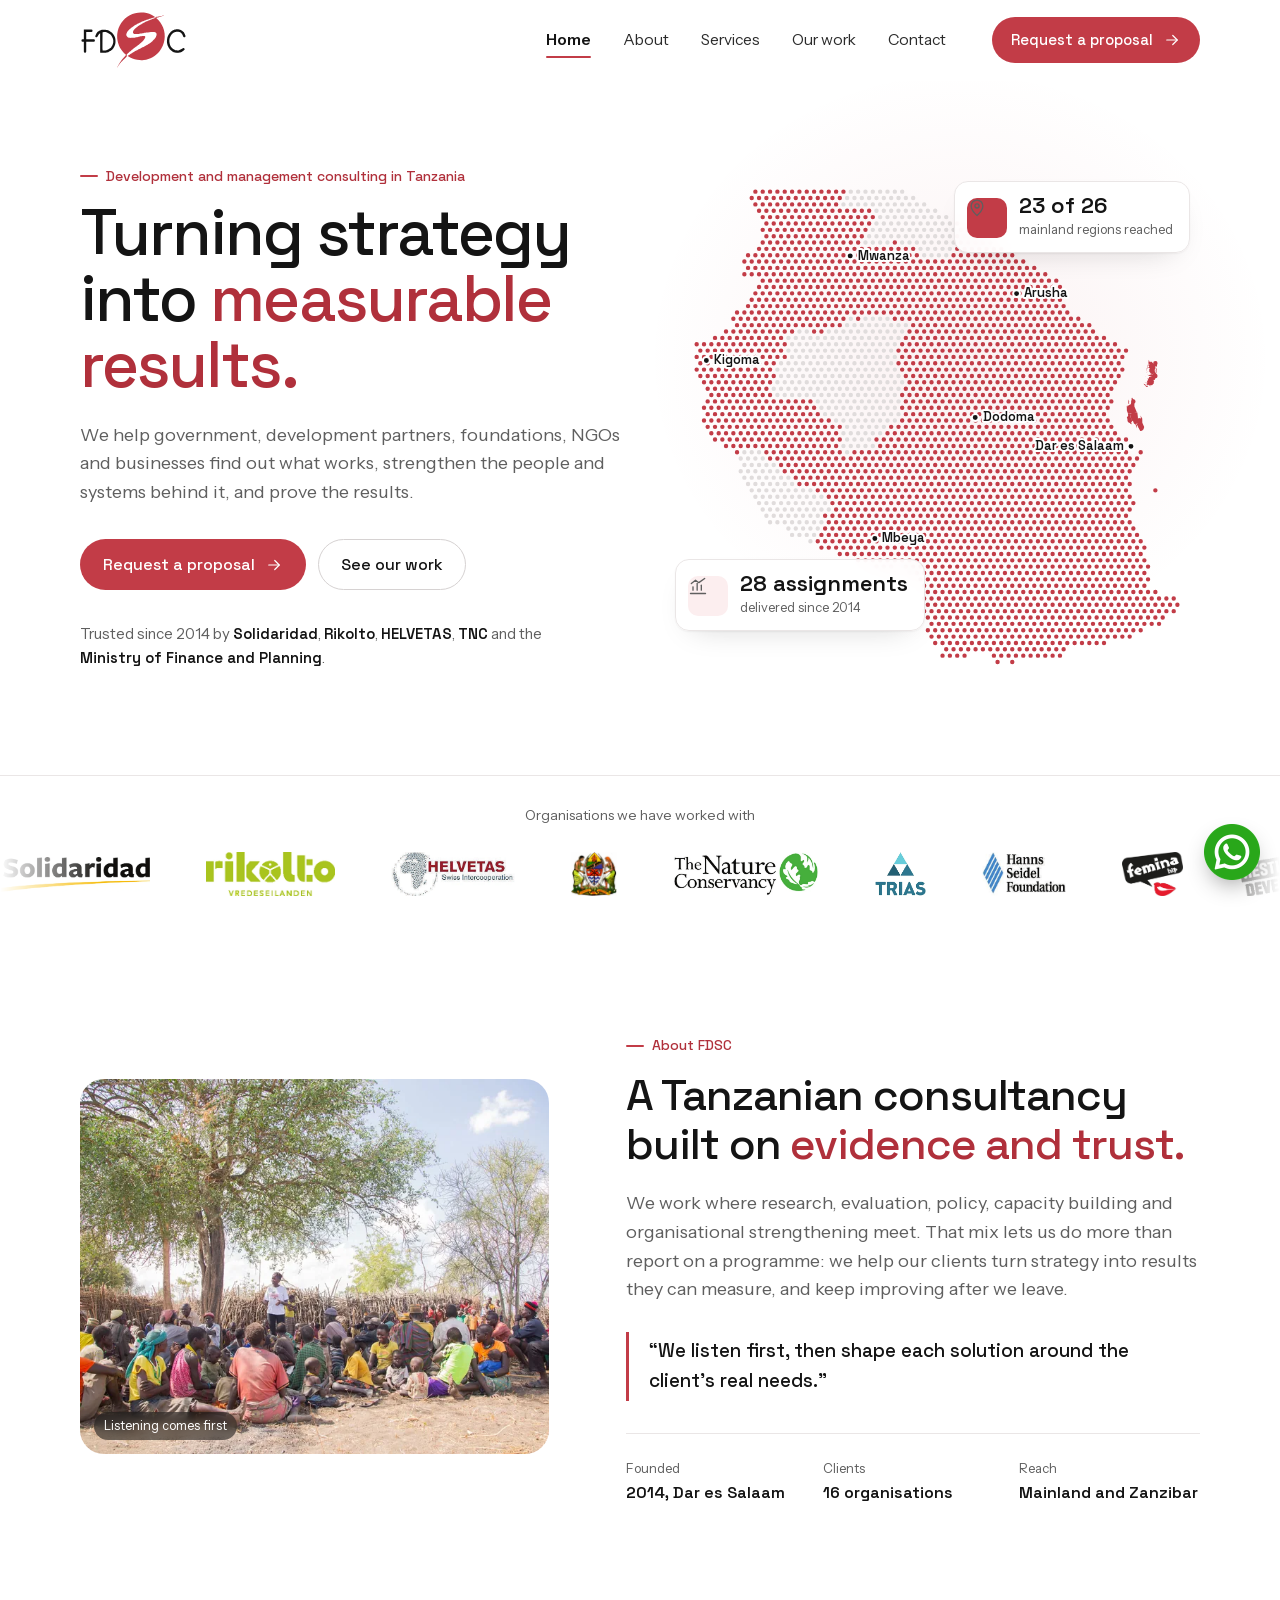
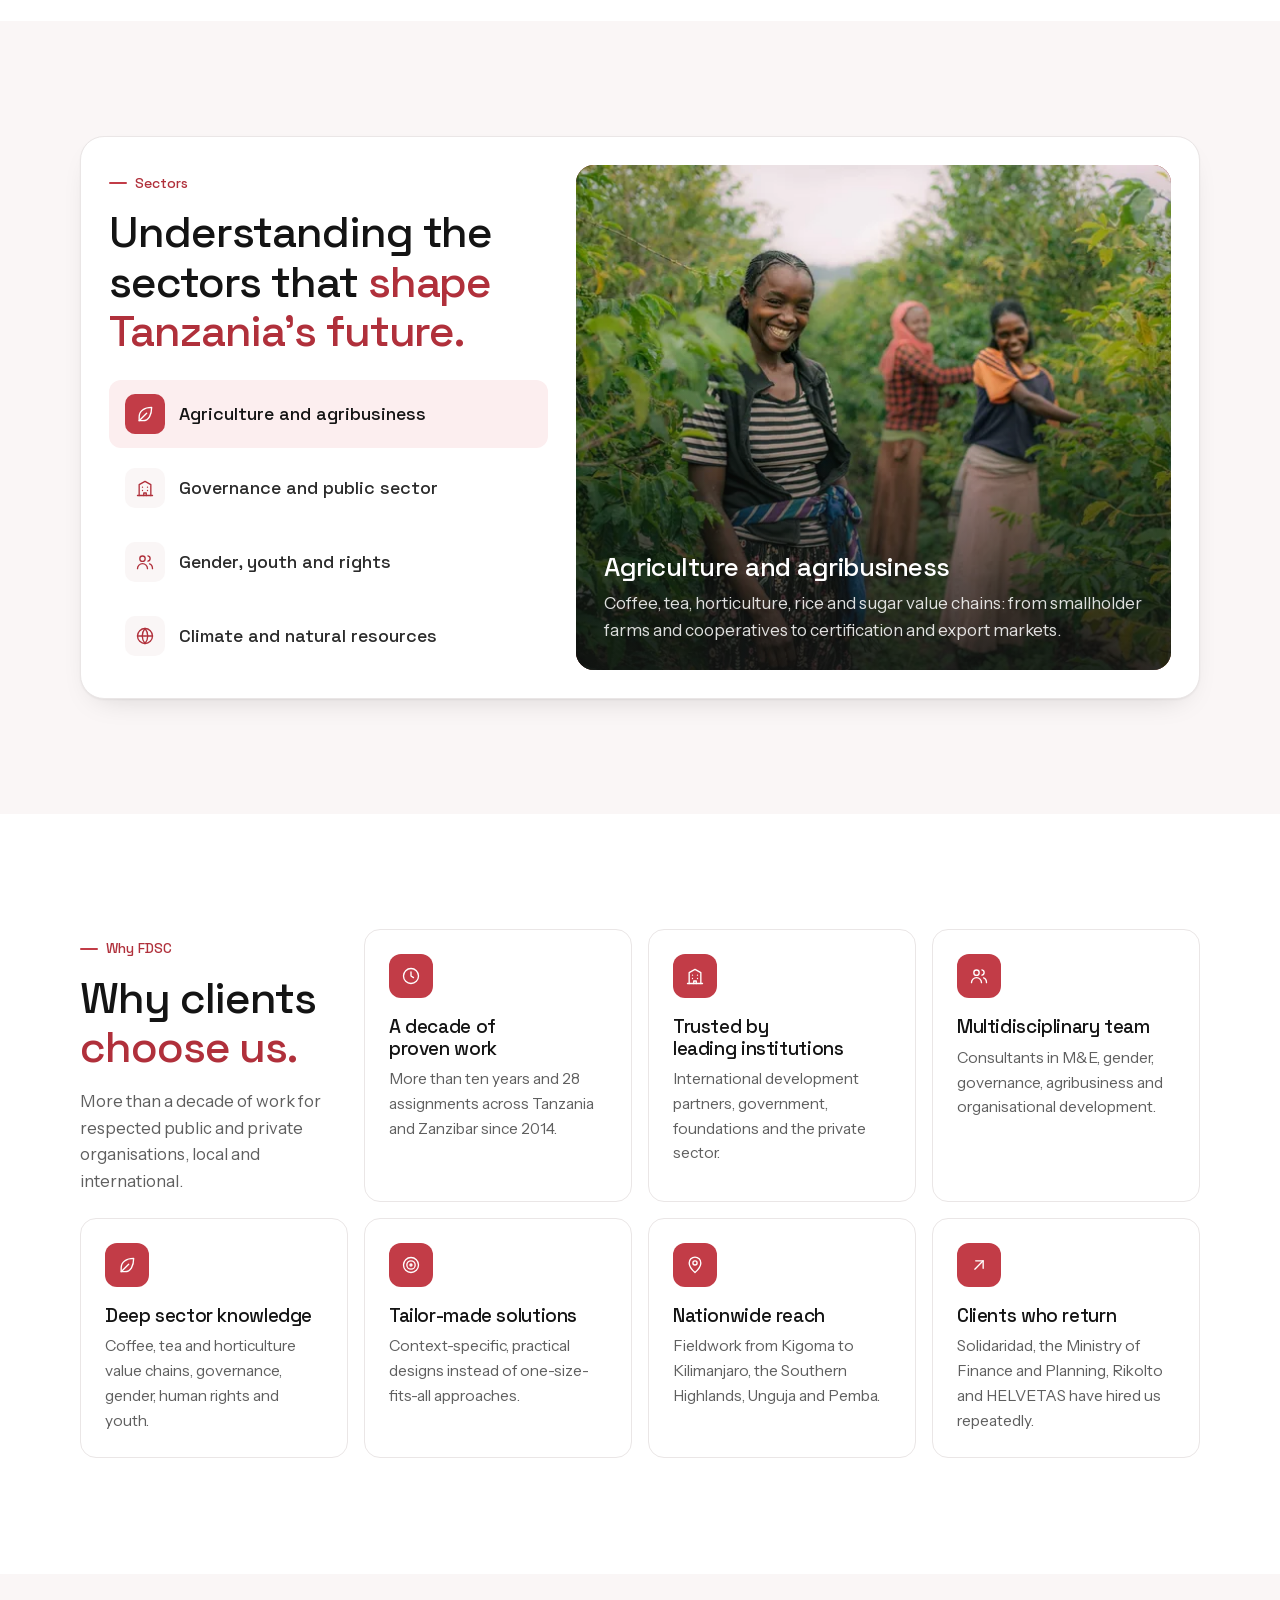
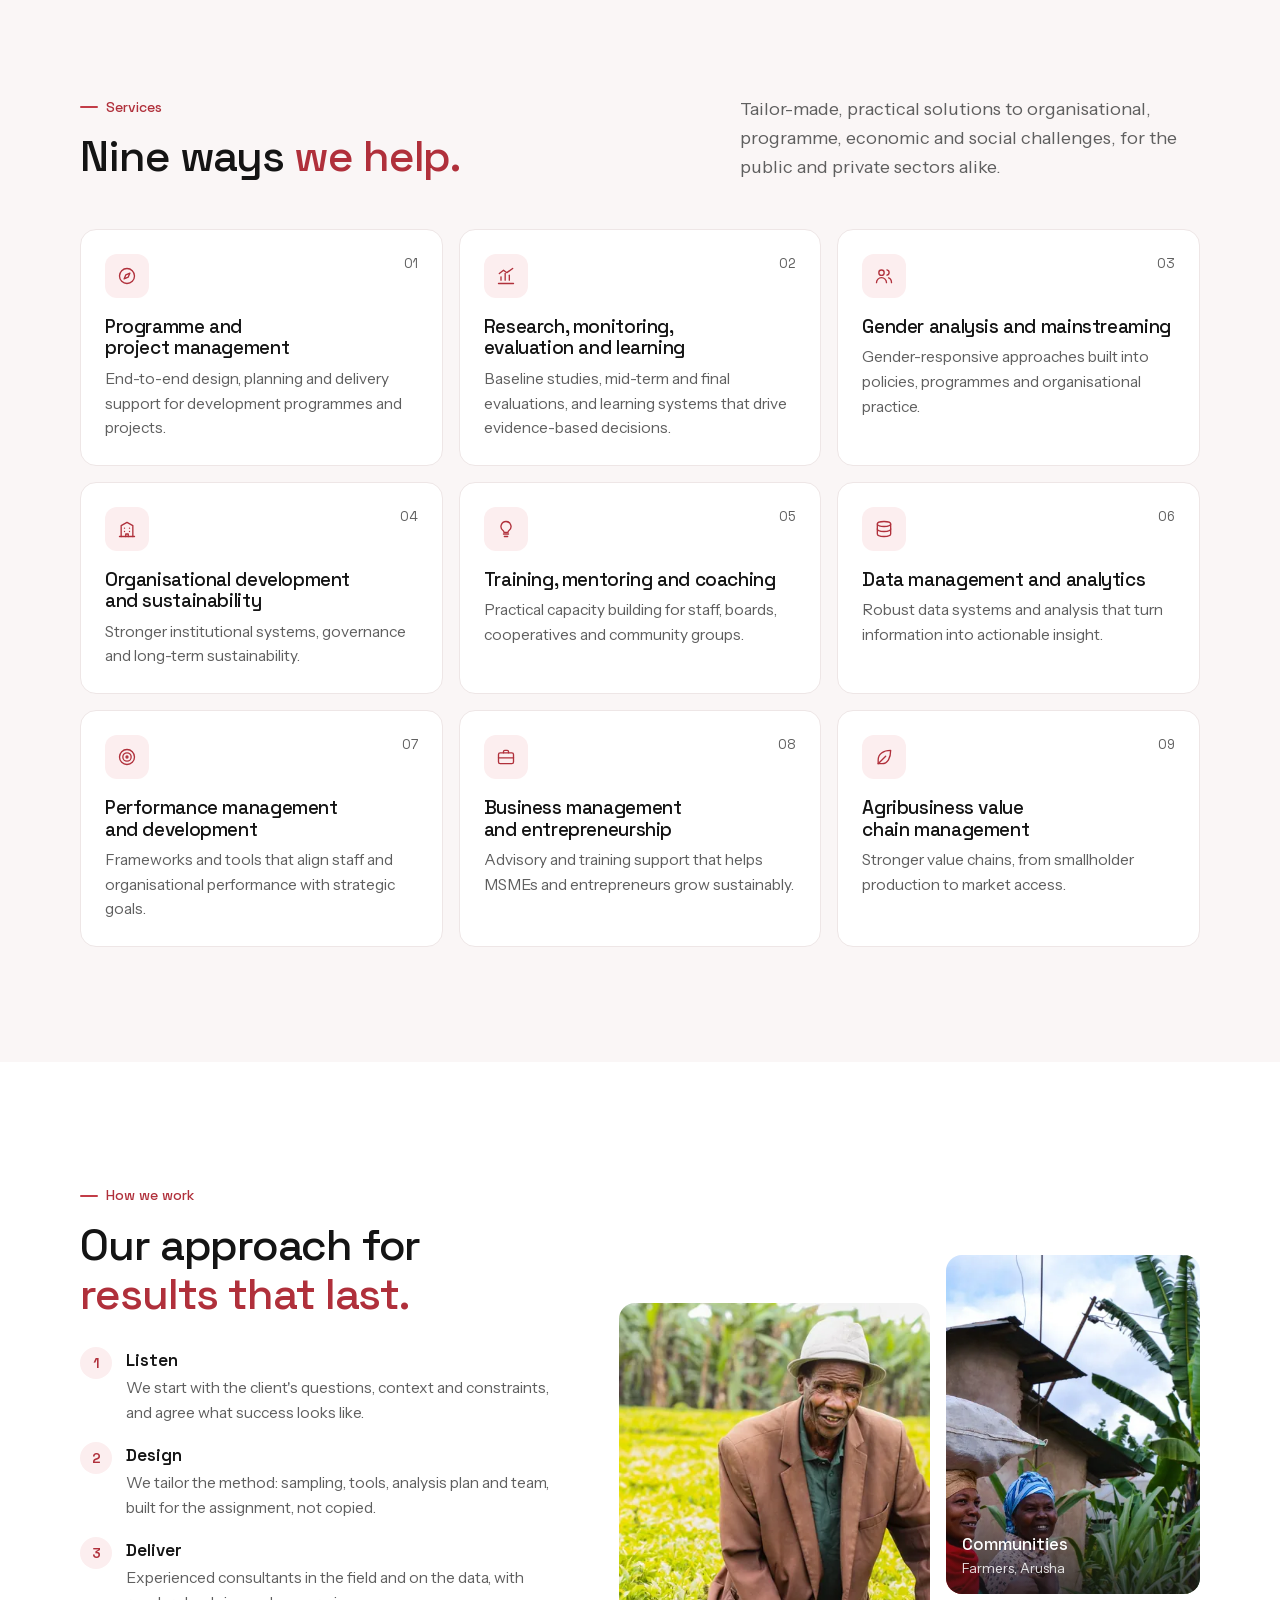
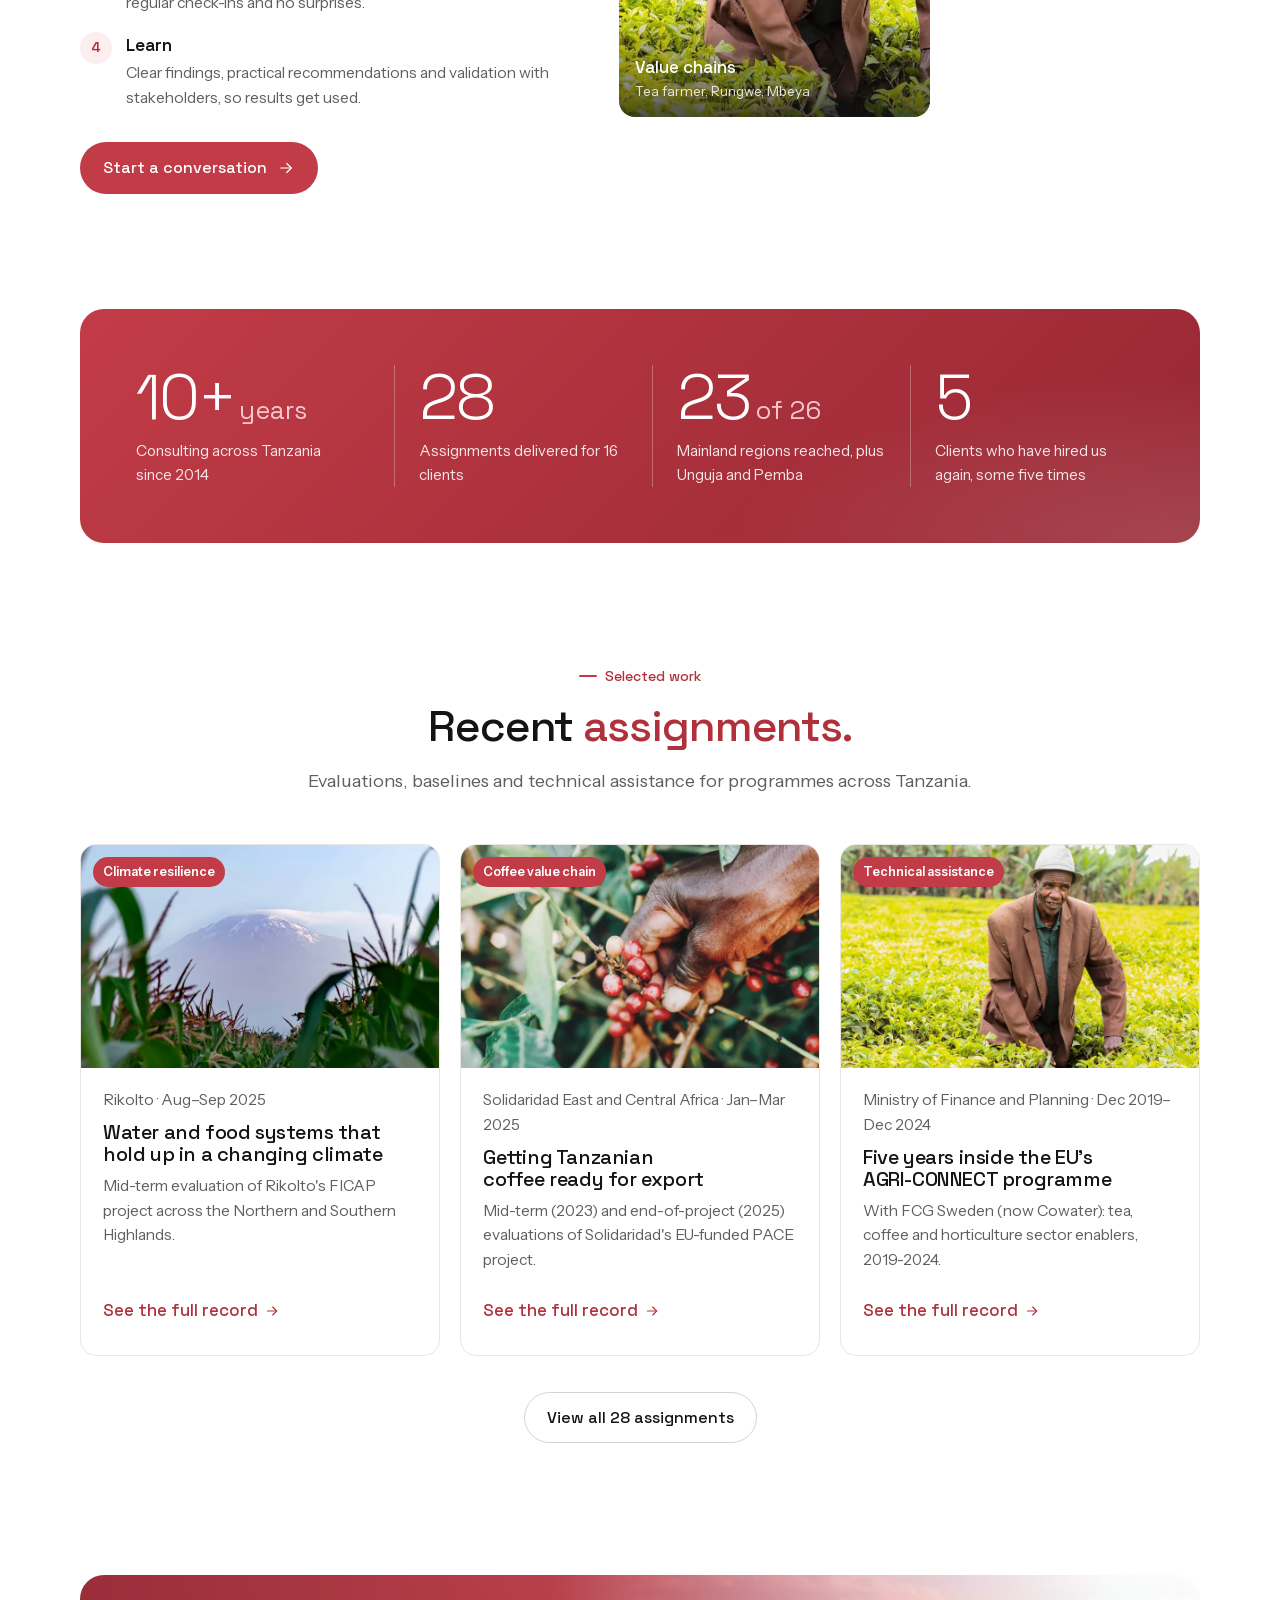
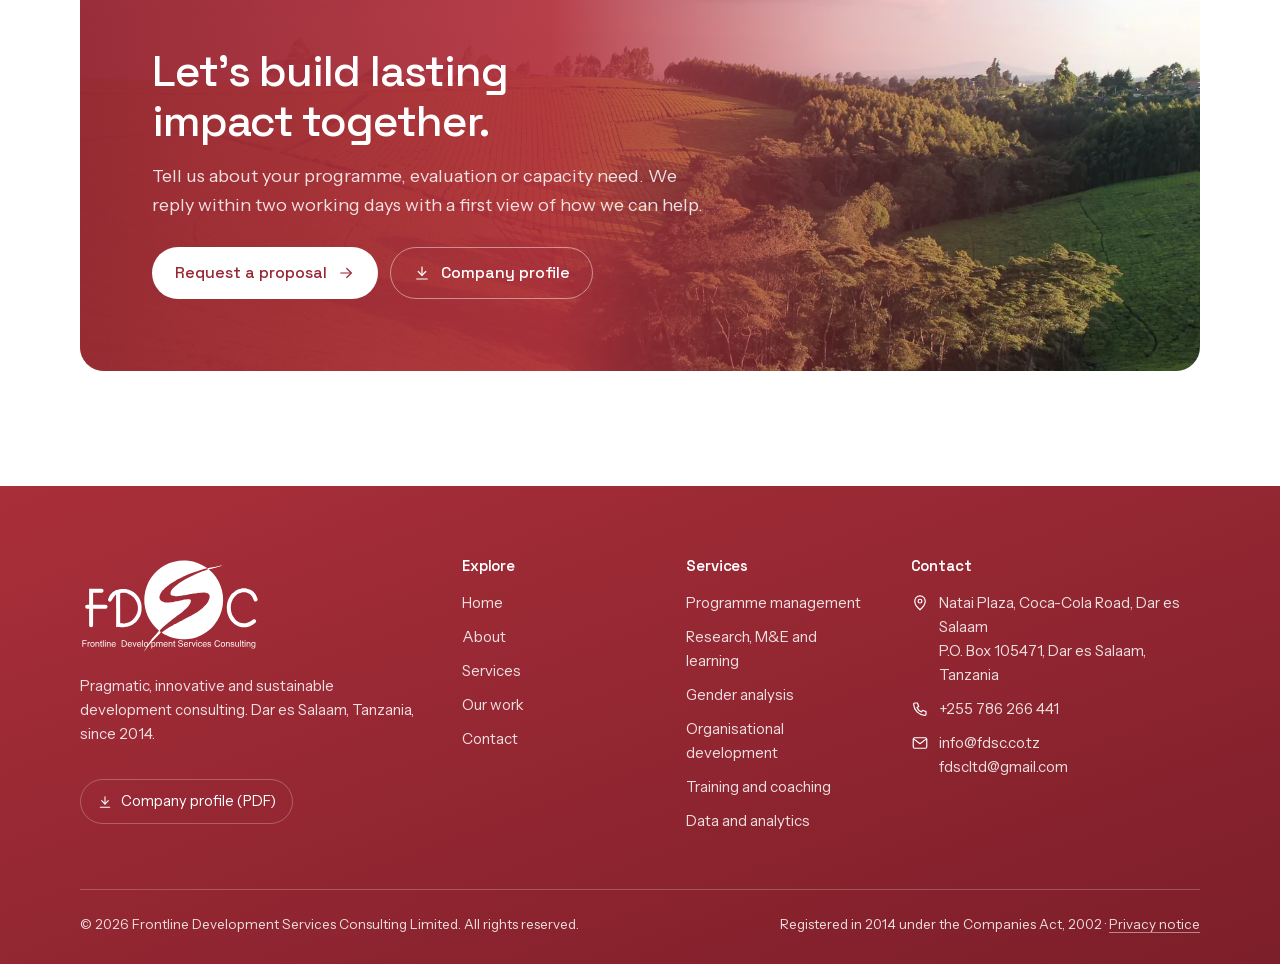
==== commit 00973436: "Pre-launch checklist pass, profile layout fixes, card address Website - Partner logos in full colour" ====
--- a/website/index.html
+++ b/website/index.html
@@ -3,16 +3,23 @@
 <head>
 <meta charset="utf-8">
 <meta name="viewport" content="width=device-width, initial-scale=1">
-<title>FDSC | Development consulting in Tanzania: evaluation, research and capacity building</title>
-<meta name="description" content="Frontline Development Services Consulting (FDSC) is a Tanzanian consultancy delivering evaluations, baseline studies, M&amp;E systems, gender analysis and capacity building since 2014.">
+<title>FDSC | Development consulting and evaluation in Tanzania</title>
+<meta name="description" content="Tanzanian consultancy delivering evaluations, baseline studies, M&amp;E systems, gender analysis and capacity building for government, donors and NGOs since 2014.">
 <link rel="canonical" href="https://www.fdsc.co.tz/">
 <meta property="og:type" content="website">
 <meta property="og:site_name" content="FDSC">
-<meta property="og:title" content="FDSC | Development consulting in Tanzania: evaluation, research and capacity building">
-<meta property="og:description" content="Frontline Development Services Consulting (FDSC) is a Tanzanian consultancy delivering evaluations, baseline studies, M&amp;E systems, gender analysis and capacity building since 2014.">
+<meta property="og:locale" content="en_GB">
+<meta property="og:title" content="FDSC | Development consulting and evaluation in Tanzania">
+<meta property="og:description" content="Tanzanian consultancy delivering evaluations, baseline studies, M&amp;E systems, gender analysis and capacity building for government, donors and NGOs since 2014.">
 <meta property="og:url" content="https://www.fdsc.co.tz/">
 <meta property="og:image" content="https://www.fdsc.co.tz/assets/brand/og-image.jpg">
+<meta property="og:image:width" content="1200">
+<meta property="og:image:height" content="630">
+<meta property="og:image:alt" content="FDSC logo, the line &ldquo;Turning strategy into measurable results.&rdquo; and a dot map of Tanzania">
 <meta name="twitter:card" content="summary_large_image">
+<meta name="twitter:title" content="FDSC | Development consulting and evaluation in Tanzania">
+<meta name="twitter:description" content="Tanzanian consultancy delivering evaluations, baseline studies, M&amp;E systems, gender analysis and capacity building for government, donors and NGOs since 2014.">
+<meta name="twitter:image" content="https://www.fdsc.co.tz/assets/brand/og-image.jpg">
 <meta name="theme-color" content="#C23C47">
 <link rel="icon" href="favicon.ico" sizes="48x48">
 <link rel="icon" href="assets/brand/fdsc-favicon.svg" type="image/svg+xml">
@@ -21,8 +28,8 @@
 <link rel="preload" href="assets/fonts/SpaceGrotesk-latin.woff2" as="font" type="font/woff2" crossorigin>
 <link rel="preload" href="assets/fonts/InstrumentSans-latin.woff2" as="font" type="font/woff2" crossorigin>
 <link rel="stylesheet" href="assets/fonts/fonts.css">
-<link rel="stylesheet" href="assets/css/site.css?v=3">
-<script type="application/ld+json">{"@context": "https://schema.org", "@type": "ProfessionalService", "name": "Frontline Development Services Consulting Limited", "alternateName": "FDSC", "url": "https://www.fdsc.co.tz", "logo": "https://www.fdsc.co.tz/assets/brand/fdsc-logo.svg", "image": "https://www.fdsc.co.tz/assets/brand/og-image.jpg", "email": "info@fdsc.co.tz", "telephone": "+255 786 266 441", "foundingDate": "2014", "description": "FDSC is a Tanzanian development and management consultancy. Since 2014 we have helped government, development partners, foundations, NGOs and businesses find out what works, strengthen the people and systems behind it, and prove the results.", "address": {"@type": "PostalAddress", "streetAddress": "Victoria Noble Centre, Plot No. 89, Block 45B, Kinondoni", "postOfficeBoxNumber": "105471", "addressLocality": "Dar es Salaam", "addressCountry": "TZ"}, "areaServed": ["Tanzania", "Zanzibar", "East Africa"]}</script>
+<link rel="stylesheet" href="assets/css/site.css?v=4">
+<script type="application/ld+json">{"@context": "https://schema.org", "@graph": [{"@type": "ProfessionalService", "@id": "https://www.fdsc.co.tz/#org", "name": "Frontline Development Services Consulting Limited", "alternateName": "FDSC", "url": "https://www.fdsc.co.tz/", "logo": "https://www.fdsc.co.tz/assets/brand/fdsc-logo.svg", "image": "https://www.fdsc.co.tz/assets/brand/og-image.jpg", "email": "info@fdsc.co.tz", "telephone": "+255 786 266 441", "foundingDate": "2014", "description": "FDSC is a Tanzanian development and management consultancy. Since 2014 we have helped government, development partners, foundations, NGOs and businesses find out what works, strengthen the people and systems behind it, and prove the results.", "slogan": "Turning strategy into measurable results.", "address": {"@type": "PostalAddress", "streetAddress": "Natai Plaza, Coca-Cola Road", "postOfficeBoxNumber": "105471", "addressLocality": "Dar es Salaam", "addressCountry": "TZ"}, "openingHours": "Mo-Fr 08:30-17:00", "hasMap": "https://www.google.com/maps/search/?api=1&query=Natai+Plaza+Coca+Cola+Road+Dar+es+Salaam", "areaServed": [{"@type": "Country", "name": "Tanzania"}, {"@type": "Place", "name": "Zanzibar"}], "knowsAbout": ["Programme and project management", "Research, monitoring, evaluation and learning", "Gender analysis and mainstreaming", "Organisational development and sustainability", "Training, mentoring and coaching", "Data management and analytics", "Performance management and development", "Business management and entrepreneurship", "Agribusiness value chain management"]}, {"@type": "WebSite", "@id": "https://www.fdsc.co.tz/#site", "url": "https://www.fdsc.co.tz/", "name": "FDSC", "publisher": {"@id": "https://www.fdsc.co.tz/#org"}, "inLanguage": "en-GB"}]}</script>
 </head>
 <body>
 <a class="skip" href="#main">Skip to content</a>
@@ -30,7 +37,7 @@
   <div class="wrap top__in">
     <a class="brand" href="index.html" aria-label="FDSC home"><img class="logo" src="assets/brand/fdsc-wordmark.svg" width="188" height="100" alt="FDSC"></a>
     <nav class="nav" aria-label="Main"><a href="index.html" aria-current="page">Home</a><a href="about.html">About</a><a href="services.html">Services</a><a href="work.html">Our work</a><a href="contact.html">Contact</a></nav>
-    <div class="top__cta"><a class="btn btn--red" href="contact.html">Request a proposal<svg class="ic" viewBox="0 0 24 24" fill="none" stroke="currentColor" stroke-width="1.6" stroke-linecap="round" stroke-linejoin="round" aria-hidden="true"><path d="M5 12h14"/><path d="m13 6 6 6-6 6"/></svg></a></div>
+    <div class="top__cta"><a class="btn btn--red" href="contact.html"><span class="top__lg">Request a proposal</span><span class="top__sm">Contact us</span><svg class="ic" viewBox="0 0 24 24" fill="none" stroke="currentColor" stroke-width="1.6" stroke-linecap="round" stroke-linejoin="round" aria-hidden="true"><path d="M5 12h14"/><path d="m13 6 6 6-6 6"/></svg></a></div>
     <button class="menu-btn" type="button" aria-expanded="false" aria-controls="mnav" aria-label="Menu">
       <span class="i-open"><svg class="ic" viewBox="0 0 24 24" fill="none" stroke="currentColor" stroke-width="1.6" stroke-linecap="round" stroke-linejoin="round" aria-hidden="true"><path d="M4 7h16M4 12h16M4 17h16"/></svg></span><span class="i-close" hidden><svg class="ic" viewBox="0 0 24 24" fill="none" stroke="currentColor" stroke-width="1.6" stroke-linecap="round" stroke-linejoin="round" aria-hidden="true"><path d="M6 6l12 12M18 6 6 18"/></svg></span></button>
   </div>
@@ -137,7 +144,7 @@
 
 <section class="wrap rv" aria-label="FDSC in numbers">
   <div class="stats">
-    <div class="stat"><b>12<small>years</small></b><span>Consulting across Tanzania since 2014</span></div>
+    <div class="stat"><b>10+<small>years</small></b><span>Consulting across Tanzania since 2014</span></div>
     <div class="stat"><b>28</b><span>Assignments delivered for 16 clients</span></div>
     <div class="stat"><b>23<small>of 26</small></b><span>Mainland regions reached, plus Unguja and Pemba</span></div>
     <div class="stat"><b>5</b><span>Clients who have hired us again, some five times</span></div>
@@ -187,7 +194,7 @@
       <h2 class="h2" id="cta-h">Let&rsquo;s build lasting impact together.</h2>
       <p>Tell us about your programme, evaluation or capacity need. We reply within two working days with a first view of how we can help.</p>
       <div class="cta__btns"><a class="btn btn--white" href="contact.html">Request a proposal<svg class="ic" viewBox="0 0 24 24" fill="none" stroke="currentColor" stroke-width="1.6" stroke-linecap="round" stroke-linejoin="round" aria-hidden="true"><path d="M5 12h14"/><path d="m13 6 6 6-6 6"/></svg></a>
-      <a class="btn btn--ghost-w" href="assets/docs/FDSC-Company-Profile-2026.pdf" download><svg class="ic" viewBox="0 0 24 24" fill="none" stroke="currentColor" stroke-width="1.6" stroke-linecap="round" stroke-linejoin="round" aria-hidden="true"><path d="M12 4v11"/><path d="m7 10 5 5 5-5"/><path d="M5 20h14"/></svg>Company profile</a></div>
+      <a class="btn btn--ghost-w" href="assets/docs/FDSC-Company-Profile.pdf" download><svg class="ic" viewBox="0 0 24 24" fill="none" stroke="currentColor" stroke-width="1.6" stroke-linecap="round" stroke-linejoin="round" aria-hidden="true"><path d="M12 4v11"/><path d="m7 10 5 5 5-5"/><path d="M5 20h14"/></svg>Company profile</a></div>
     </div>
   </div>
 </section>
@@ -198,20 +205,21 @@
       <div>
         <img class="logo" src="assets/brand/fdsc-logo-white.svg" width="226" height="120" alt="FDSC - Frontline Development Services Consulting" loading="lazy">
         <p>Pragmatic, innovative and sustainable development consulting. Dar es Salaam, Tanzania, since 2014.</p>
-        <a class="foot__dl" href="assets/docs/FDSC-Company-Profile-2026.pdf" download><svg class="ic" viewBox="0 0 24 24" fill="none" stroke="currentColor" stroke-width="1.6" stroke-linecap="round" stroke-linejoin="round" aria-hidden="true"><path d="M12 4v11"/><path d="m7 10 5 5 5-5"/><path d="M5 20h14"/></svg>Company profile (PDF)</a>
-      </div>
-      <div><h3>Explore</h3><ul><li><a href="index.html">Home</a></li><li><a href="about.html">About</a></li><li><a href="services.html">Services</a></li><li><a href="work.html">Our work</a></li><li><a href="contact.html">Contact</a></li></ul></div>
-      <div><h3>Services</h3><ul><li><a href="services.html#programme-management">Programme management</a></li><li><a href="services.html#research-mel">Research, M&amp;E and learning</a></li><li><a href="services.html#gender">Gender analysis</a></li><li><a href="services.html#organisational-development">Organisational development</a></li><li><a href="services.html#training">Training and coaching</a></li><li><a href="services.html#data">Data and analytics</a></li></ul></div>
-      <div class="foot__c"><h3>Contact</h3><ul>
-        <li><svg class="ic" viewBox="0 0 24 24" fill="none" stroke="currentColor" stroke-width="1.6" stroke-linecap="round" stroke-linejoin="round" aria-hidden="true"><path d="M12 21s-7-6.2-7-11.5a7 7 0 0 1 14 0C19 14.8 12 21 12 21z"/><circle cx="12" cy="9.5" r="2.5"/></svg><span>Victoria Noble Centre, Plot No. 89, Block 45B, Kinondoni, Dar es Salaam<br>P.O. Box 105471, Dar es Salaam, Tanzania</span></li>
+        <a class="foot__dl" href="assets/docs/FDSC-Company-Profile.pdf" download><svg class="ic" viewBox="0 0 24 24" fill="none" stroke="currentColor" stroke-width="1.6" stroke-linecap="round" stroke-linejoin="round" aria-hidden="true"><path d="M12 4v11"/><path d="m7 10 5 5 5-5"/><path d="M5 20h14"/></svg>Company profile (PDF)</a>
+      </div>
+      <div><h2>Explore</h2><ul><li><a href="index.html">Home</a></li><li><a href="about.html">About</a></li><li><a href="services.html">Services</a></li><li><a href="work.html">Our work</a></li><li><a href="contact.html">Contact</a></li></ul></div>
+      <div><h2>Services</h2><ul><li><a href="services.html#programme-management">Programme management</a></li><li><a href="services.html#research-mel">Research, M&amp;E and learning</a></li><li><a href="services.html#gender">Gender analysis</a></li><li><a href="services.html#organisational-development">Organisational development</a></li><li><a href="services.html#training">Training and coaching</a></li><li><a href="services.html#data">Data and analytics</a></li></ul></div>
+      <div class="foot__c"><h2>Contact</h2><ul>
+        <li><svg class="ic" viewBox="0 0 24 24" fill="none" stroke="currentColor" stroke-width="1.6" stroke-linecap="round" stroke-linejoin="round" aria-hidden="true"><path d="M12 21s-7-6.2-7-11.5a7 7 0 0 1 14 0C19 14.8 12 21 12 21z"/><circle cx="12" cy="9.5" r="2.5"/></svg><span>Natai Plaza, Coca-Cola Road, Dar es Salaam<br>P.O. Box 105471, Dar es Salaam, Tanzania</span></li>
         <li><svg class="ic" viewBox="0 0 24 24" fill="none" stroke="currentColor" stroke-width="1.6" stroke-linecap="round" stroke-linejoin="round" aria-hidden="true"><path d="M5 4h3.5l1.8 4.6-2.3 1.4a11 11 0 0 0 6 6l1.4-2.3L20 15.5V19a1.5 1.5 0 0 1-1.6 1.5A16 16 0 0 1 3.5 5.6 1.5 1.5 0 0 1 5 4z"/></svg><a href="tel:+255786266441">+255 786 266 441</a></li>
         <li><svg class="ic" viewBox="0 0 24 24" fill="none" stroke="currentColor" stroke-width="1.6" stroke-linecap="round" stroke-linejoin="round" aria-hidden="true"><rect x="3" y="5" width="18" height="14" rx="2"/><path d="m3.5 6.5 8.5 6.5 8.5-6.5"/></svg><span><a href="mailto:info@fdsc.co.tz">info@fdsc.co.tz</a><br><a href="mailto:fdscltd@gmail.com">fdscltd@gmail.com</a></span></li>
       </ul></div>
     </div>
-    <div class="foot__bar"><span>&copy; <span id="year">2026</span> Frontline Development Services Consulting Limited. All rights reserved.</span><span>Registered in 2014 under the Companies Act, 2002</span></div>
+    <div class="foot__bar"><span>&copy; <span id="year">2026</span> Frontline Development Services Consulting Limited. All rights reserved.</span><span>Registered in 2014 under the Companies Act, 2002 &middot; <a href="privacy.html">Privacy notice</a></span></div>
   </div>
 </footer>
-<a class="wa" href="https://wa.me/255786266441" target="_blank" rel="noopener" aria-label="Chat with FDSC on WhatsApp"><img src="assets/img/whatsapp-112.png" width="56" height="56" alt=""></a>
-<script src="assets/js/site.js?v=3" defer></script>
+<button class="totop" type="button" aria-label="Back to top"><svg class="ic" viewBox="0 0 24 24" fill="none" stroke="currentColor" stroke-width="1.6" stroke-linecap="round" stroke-linejoin="round" aria-hidden="true"><path d="M12 19V5"/><path d="m6 11 6-6 6 6"/></svg></button>
+<a class="wa" href="https://wa.me/255786266441" target="_blank" rel="noopener" aria-label="Chat with FDSC on WhatsApp (opens in a new tab)"><img src="assets/img/whatsapp-112.png" width="56" height="56" alt=""></a>
+<script src="assets/js/site.js?v=4" defer></script>
 </body>
 </html>
--- a/website/assets/css/site.css
+++ b/website/assets/css/site.css
@@ -1,4 +1,4 @@
-/* FDSC website - 2026 identity. Fonts: Space Grotesk (headings), Instrument Sans (text). */
+/* FDSC website identity. Fonts: Space Grotesk (headings), Instrument Sans (text). */
 :root{
   --red:#C23C47;--red-text:#B0303B;--red-700:#A92F3A;--red-800:#962733;--red-900:#7C1E29;--red-200:#F6C6CB;--red-50:#FCEEEF;
   --ink:#141414;--ink-2:#2B2B2B;--muted:#5F5F5F;--line:#EAE6E6;--paper:#FAF6F6;--white:#fff;
@@ -68,13 +68,20 @@
 .nav a[aria-current="page"]::after{content:"";position:absolute;left:14px;right:14px;bottom:4px;height:2px;border-radius:2px;background:var(--red)}
 .top__cta{flex:none}
 .top__cta .btn{min-height:44px;padding:10px 18px;font-size:15px}
+.top__sm{display:none}
 .menu-btn{display:none;margin-left:auto;width:48px;height:48px;border-radius:12px;border:1px solid var(--line);background:#fff;place-items:center;cursor:pointer}
 .menu-btn .ic{width:22px;height:22px}
 .mnav{display:none}
 @media (max-width:1020px){
-  .nav,.top__cta{display:none}
-  .menu-btn{display:grid}
-  .top__in{height:68px}
+  .nav{display:none}
+  .top__in{height:68px;gap:12px}
+  .top__cta{margin-left:auto}
+  .top__cta .btn{padding:8px 16px}
+  .top__cta .ic,.top__lg{display:none}
+  .top__sm{display:inline}
+  .top__cta--here{display:none}
+  .menu-btn{display:grid;margin-left:0}
+  .top__cta--here + .menu-btn{margin-left:auto}
   .brand .logo{height:44px}
   .mnav{display:block;position:fixed;inset:68px 0 0;background:#fff;padding:20px var(--gutter) 32px;transform:translateY(-8px);opacity:0;visibility:hidden;transition:.25s;overflow:auto;z-index:49}
   .mnav.open{transform:none;opacity:1;visibility:visible}
@@ -116,8 +123,7 @@
 .marquee{overflow:hidden;-webkit-mask-image:linear-gradient(90deg,transparent,#000 8%,#000 92%,transparent);mask-image:linear-gradient(90deg,transparent,#000 8%,#000 92%,transparent)}
 .marquee__track{display:flex;gap:56px;width:max-content;animation:marq 60s linear infinite;align-items:center;padding:8px 0}
 .marquee:hover .marquee__track{animation-play-state:paused}
-.marquee img{height:44px;width:auto;max-width:150px;object-fit:contain;filter:grayscale(1);opacity:.7;transition:filter .3s,opacity .3s}
-.marquee img:hover{filter:none;opacity:1}
+.marquee img{height:44px;width:auto;max-width:150px;object-fit:contain}
 @keyframes marq{to{transform:translateX(-50%)}}
 
 /* about split */
@@ -251,7 +257,7 @@
 /* services page */
 .svc-detail{display:grid;grid-template-columns:64px 1fr 1fr;gap:16px 32px;padding:36px 0;border-top:1px solid var(--line);align-items:start}
 .svc-detail .card__ic{margin:0}
-.svc-detail h3{font-size:26px;margin-bottom:10px}
+.svc-detail h2{font-size:26px;margin-bottom:10px;letter-spacing:-.01em}
 .svc-detail p{color:var(--muted);margin:0}
 .svc-detail ul{list-style:none;margin:0;padding:0;display:grid;gap:10px}
 .svc-detail li{display:flex;gap:10px;align-items:flex-start}
@@ -319,12 +325,39 @@
 .field input:focus,.field select:focus,.field textarea:focus{outline:none;border-color:var(--red);box-shadow:0 0 0 4px rgba(194,60,71,.14)}
 .form .btn{margin-top:22px;width:100%}
 .form__note{font-size:13.5px;color:var(--muted);margin:12px 0 0;text-align:center}
+.err{margin:0;font-size:14px;font-weight:600;color:var(--red-text)}
+.err:empty{display:none}
+.field [aria-invalid="true"]{border-color:var(--red-text);box-shadow:0 0 0 3px rgba(194,60,71,.12)}
+.form__fb{margin-top:18px;padding:16px 18px;border-radius:14px;background:var(--red-50);font-size:15px}
+.form__fb p{margin:0}
+.form__fb a{color:var(--red-text);font-weight:600}
+.form .form__fb .btn{margin-top:12px;background:#fff}
+a.ul{color:var(--red-text);text-decoration:underline;text-underline-offset:3px}
+
+/* FAQ (contact page) */
+.faq{display:grid;grid-template-columns:minmax(0,.8fr) minmax(0,1.2fr);gap:clamp(32px,5vw,64px);align-items:start}
+.faq .lead{margin-top:16px}
+.faq__list{border-top:1px solid var(--line)}
+.qa{border-bottom:1px solid var(--line)}
+.qa summary{display:flex;justify-content:space-between;align-items:center;gap:16px;min-height:44px;padding:20px 0;cursor:pointer;list-style:none;font-family:var(--ff-h);font-size:19px;font-weight:500;letter-spacing:-.01em}
+.qa summary::-webkit-details-marker{display:none}
+.qa summary::after{content:"";flex:none;width:10px;height:10px;margin-right:6px;border-right:2px solid var(--red);border-bottom:2px solid var(--red);transform:translateY(-3px) rotate(45deg);transition:transform .2s}
+.qa[open] summary::after{transform:translateY(2px) rotate(-135deg)}
+.qa summary:hover{color:var(--red-text)}
+.qa p{margin:0 0 22px;color:var(--muted);max-width:62ch}
+.qa a{color:var(--red-text);text-decoration:underline;text-underline-offset:3px}
+
+/* privacy notice */
+.prose{max-width:720px}
+.prose h2{font-size:24px;margin:40px 0 10px;letter-spacing:-.01em}
+.prose p{color:var(--ink-2)}
+.prose a{color:var(--red-text);text-decoration:underline;text-underline-offset:3px}
 
 /* footer */
 .foot{background:linear-gradient(160deg,var(--red-700),var(--red-900));color:rgba(255,255,255,.85);padding:72px 0 28px;margin-top:clamp(72px,9vw,120px)}
 .foot__in{display:grid;grid-template-columns:1.3fr .7fr .7fr 1.1fr;gap:40px}
 .foot .logo{height:96px;width:auto;margin-bottom:20px}
-.foot h3{font-size:15px;color:#fff;margin-bottom:16px;font-weight:600}
+.foot h2{font-size:15px;color:#fff;margin-bottom:16px;font-weight:600;letter-spacing:-.01em}
 .foot ul{list-style:none;margin:0;padding:0;display:grid;gap:10px;font-size:15px}
 .foot a:hover{color:#fff}
 .foot__c li{display:flex;gap:10px;align-items:flex-start}
@@ -333,6 +366,7 @@
 .foot__dl:hover{background:rgba(255,255,255,.08)}
 .foot__dl .ic{width:16px;height:16px}
 .foot__bar{display:flex;flex-wrap:wrap;justify-content:space-between;gap:12px;margin-top:56px;padding-top:24px;border-top:1px solid rgba(255,255,255,.22);font-size:13.5px}
+.foot__bar a{text-decoration:underline;text-underline-offset:3px;text-decoration-color:rgba(255,255,255,.45)}
 .foot p{font-size:15px}
 
 /* whatsapp */
@@ -340,6 +374,9 @@
 .wa:hover{transform:scale(1.06)}
 .wa img{width:56px;height:56px;display:block}
 .cinfo .wa-ic{width:44px;height:44px;justify-self:center}
+.totop{position:fixed;right:26px;bottom:88px;z-index:40;width:44px;height:44px;border-radius:50%;display:grid;place-items:center;border:1px solid var(--line);background:#fff;color:var(--ink);box-shadow:var(--shadow);cursor:pointer;opacity:0;visibility:hidden;transform:translateY(8px);transition:opacity .2s,transform .2s,visibility .2s}
+.totop.show{opacity:1;visibility:visible;transform:none}
+.totop:hover{color:var(--red-text);border-color:#E0D3D3}
 
 /* reveal */
 .rv{opacity:0;transform:translateY(16px);transition:opacity .7s ease,transform .7s ease}
@@ -353,7 +390,7 @@
 
 /* responsive */
 @media (max-width:1020px){
-  .hero__in,.split,.approach,.mapsec,.contact-grid{grid-template-columns:minmax(0,1fr)}
+  .hero__in,.split,.approach,.mapsec,.contact-grid,.faq{grid-template-columns:minmax(0,1fr)}
   .mapcard{max-width:560px;margin:0 auto;width:100%}
   .section-head{grid-template-columns:1fr}
   .why{grid-template-columns:repeat(2,1fr)}
@@ -403,3 +440,17 @@
   .bar{grid-template-columns:110px 1fr 28px;font-size:14px}
   .cta::before{background:linear-gradient(180deg,rgba(150,39,51,.95),rgba(194,60,71,.86))}
 }
+
+/* print: content only, no navigation or floating buttons */
+@media print{
+  .top,.mnav,.wa,.totop,.skip,.trusted,.cta,.hero__btns,.filters,.form,.foot__dl{display:none!important}
+  body{font-size:11pt;color:#000}
+  .rv{opacity:1!important;transform:none!important}
+  .section{padding:24px 0}
+  .section--tint,.phead{background:none}
+  .phead__mark{display:none}
+  .foot{background:none;color:#000;margin-top:24px;padding-top:16px;border-top:1px solid #ccc}
+  .foot .logo{filter:invert(1) brightness(.3)}
+  .foot h2,.foot a{color:#000}
+  .rec,.card,.wcard,.svc-detail,.qa{break-inside:avoid}
+}
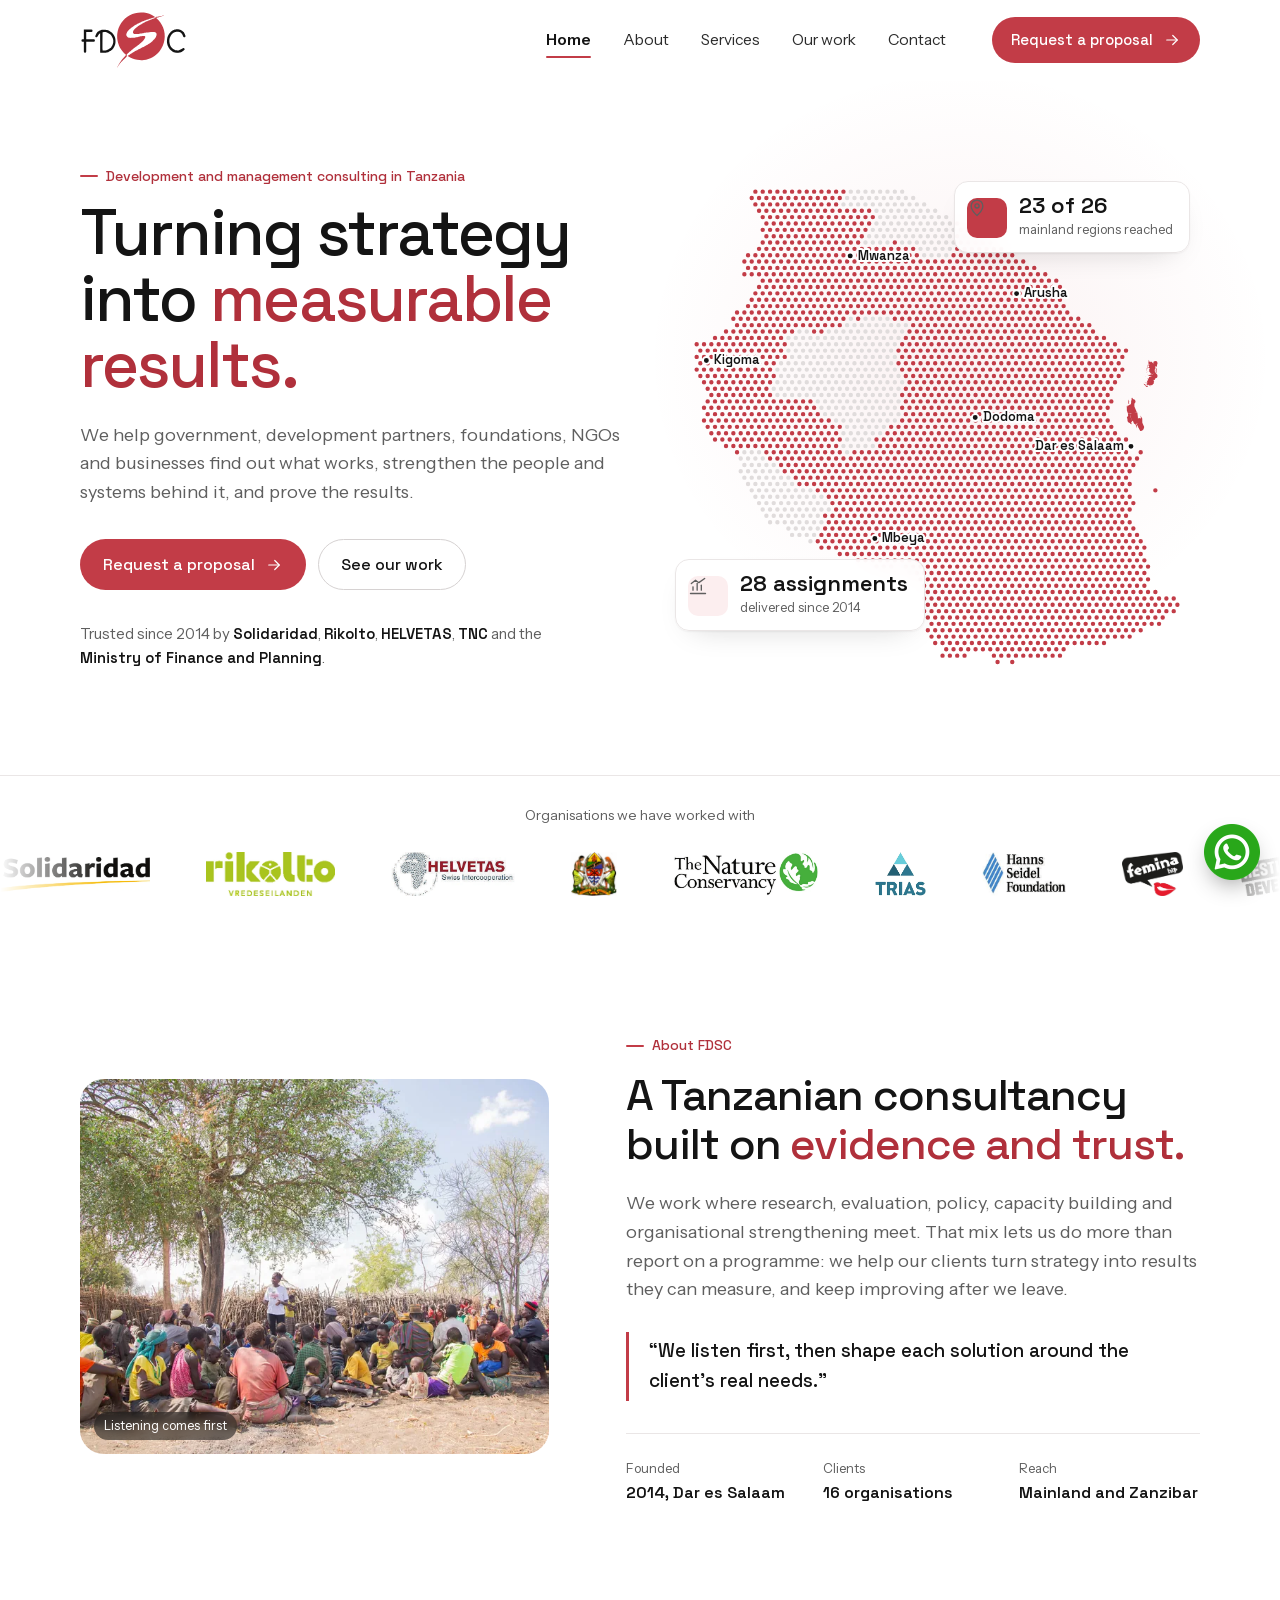
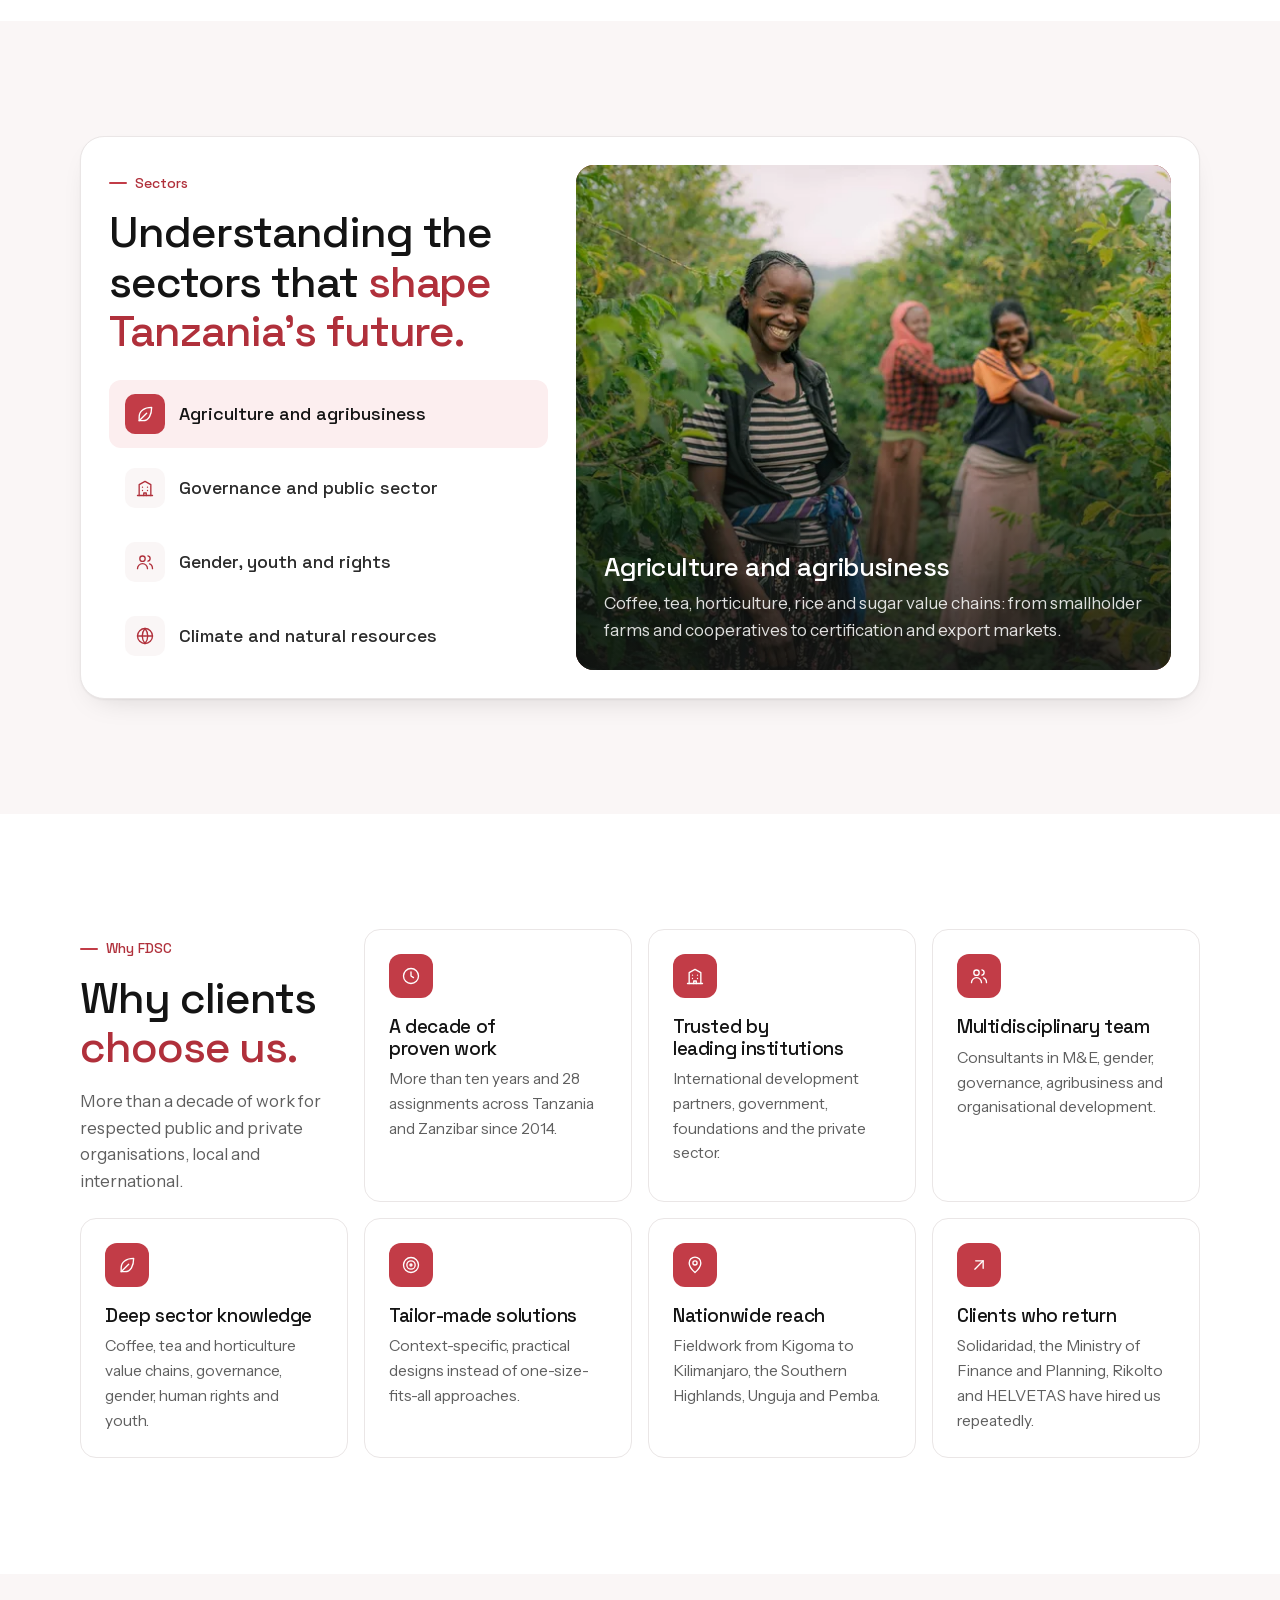
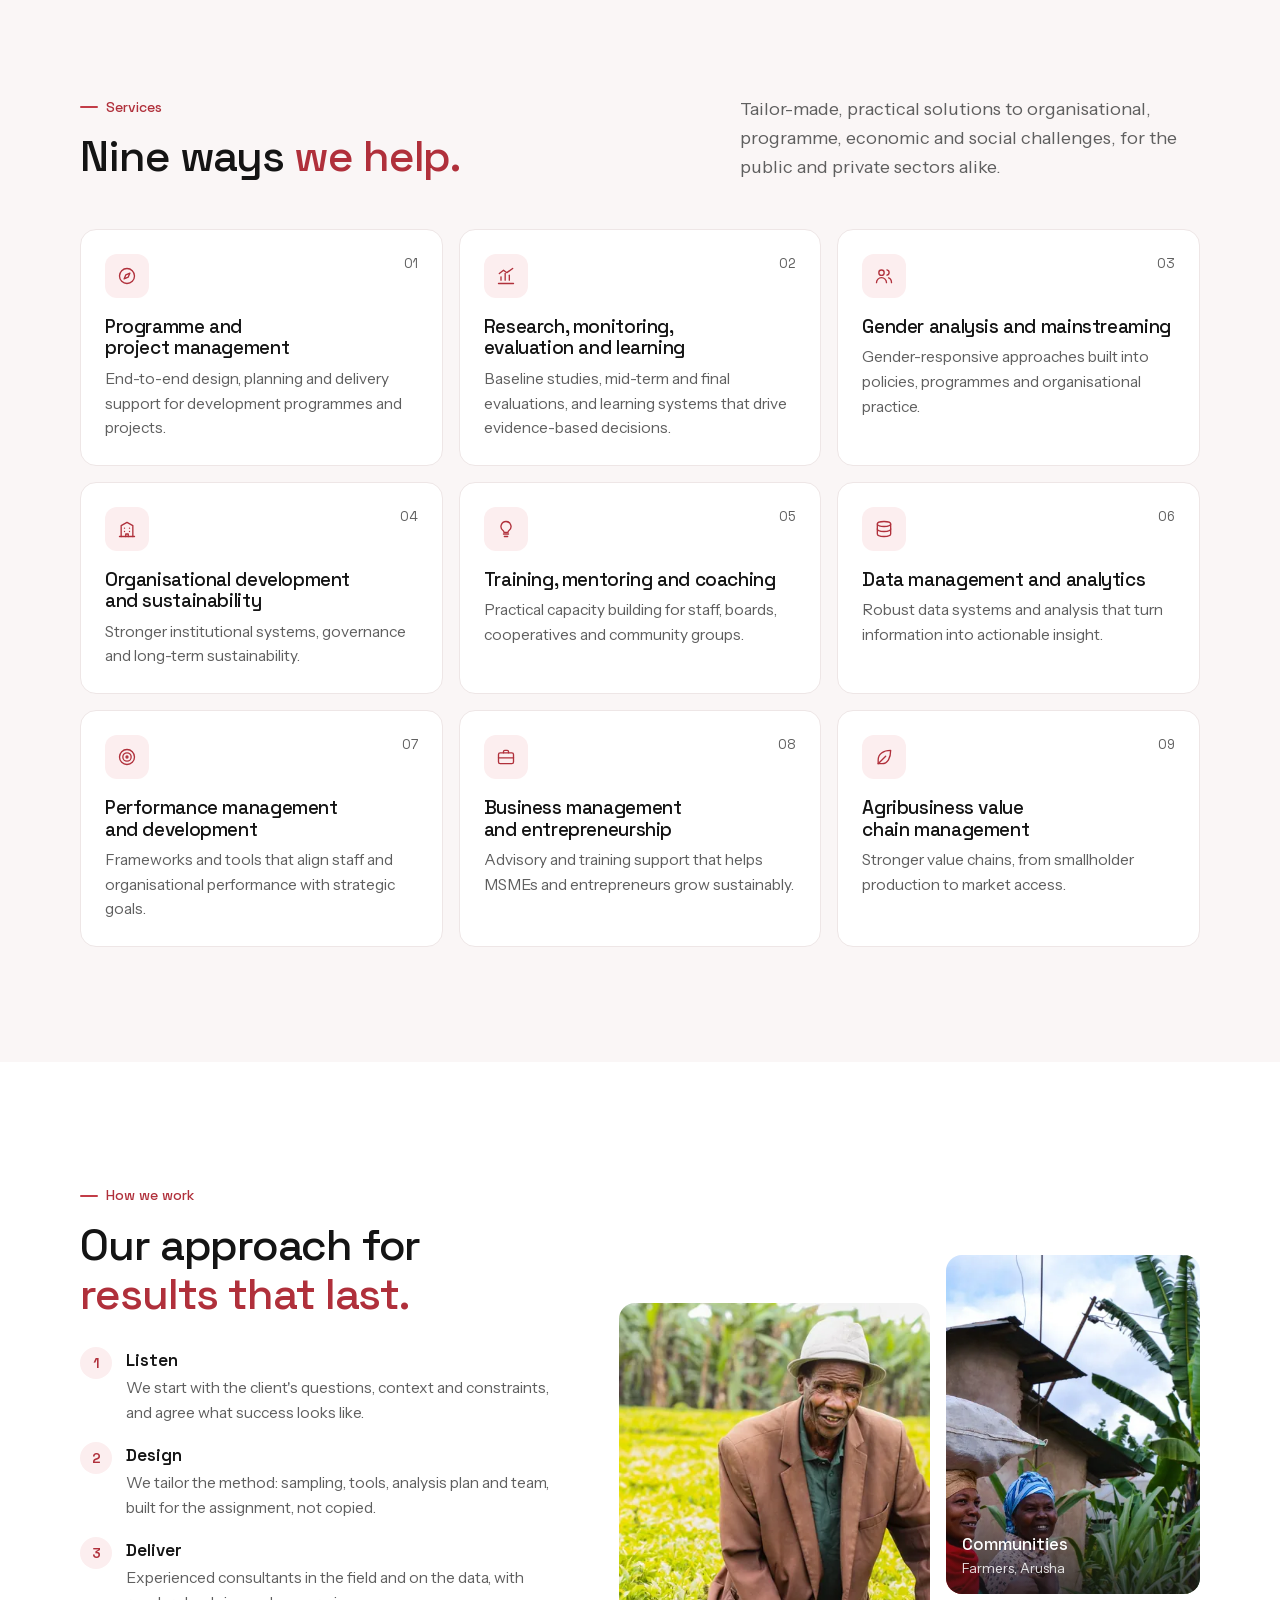
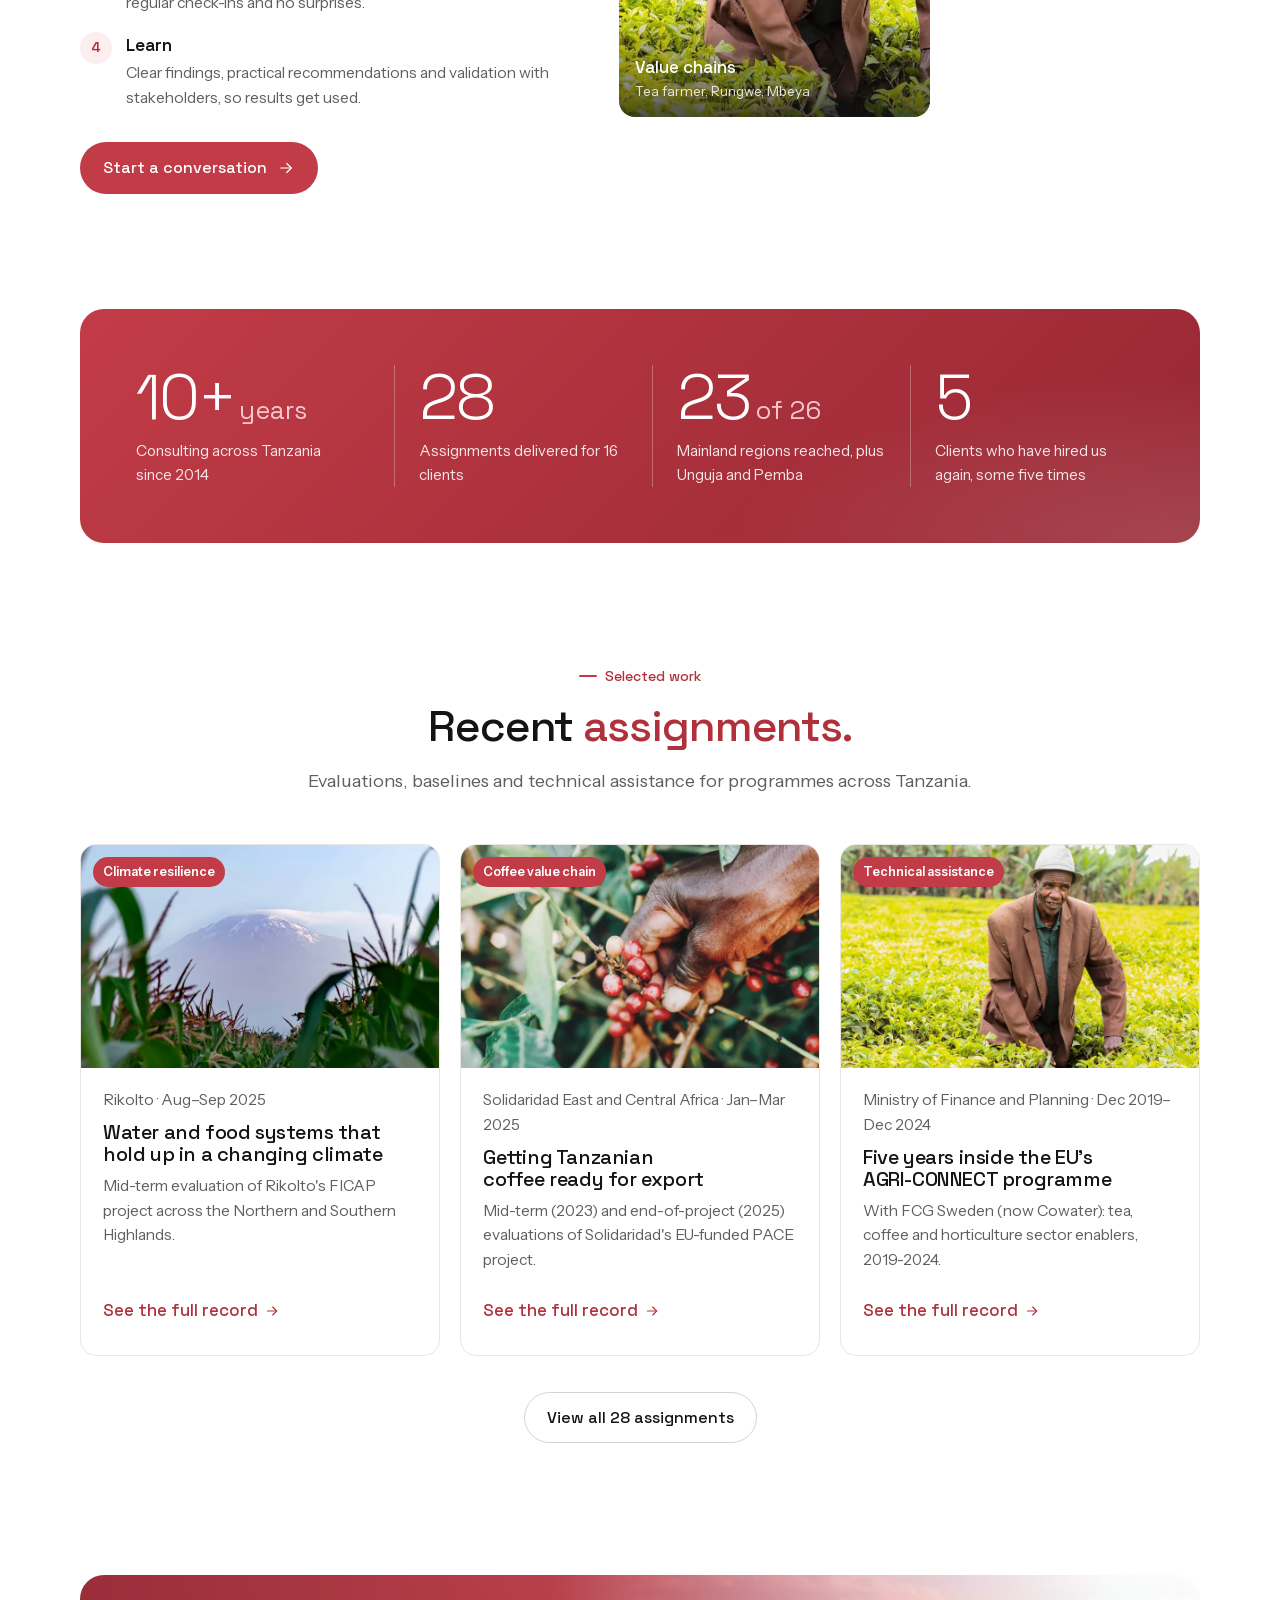
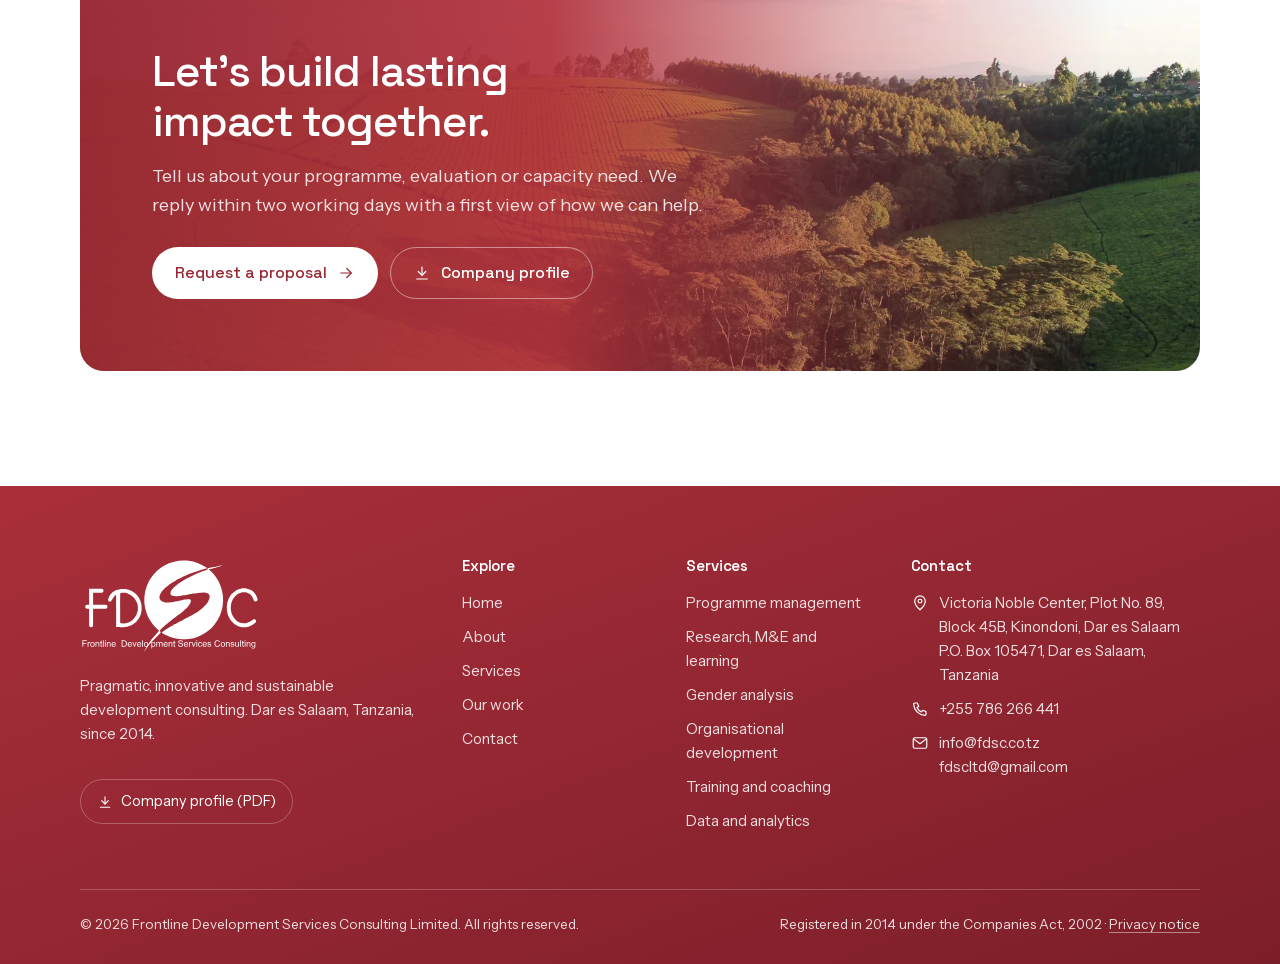
==== commit c6977350: "Office address back to Victoria Noble Center (confirmed by FDSC) FDSC confirmed Victoria Noble Cente" ====
--- a/website/index.html
+++ b/website/index.html
@@ -29,7 +29,7 @@
 <link rel="preload" href="assets/fonts/InstrumentSans-latin.woff2" as="font" type="font/woff2" crossorigin>
 <link rel="stylesheet" href="assets/fonts/fonts.css">
 <link rel="stylesheet" href="assets/css/site.css?v=4">
-<script type="application/ld+json">{"@context": "https://schema.org", "@graph": [{"@type": "ProfessionalService", "@id": "https://www.fdsc.co.tz/#org", "name": "Frontline Development Services Consulting Limited", "alternateName": "FDSC", "url": "https://www.fdsc.co.tz/", "logo": "https://www.fdsc.co.tz/assets/brand/fdsc-logo.svg", "image": "https://www.fdsc.co.tz/assets/brand/og-image.jpg", "email": "info@fdsc.co.tz", "telephone": "+255 786 266 441", "foundingDate": "2014", "description": "FDSC is a Tanzanian development and management consultancy. Since 2014 we have helped government, development partners, foundations, NGOs and businesses find out what works, strengthen the people and systems behind it, and prove the results.", "slogan": "Turning strategy into measurable results.", "address": {"@type": "PostalAddress", "streetAddress": "Natai Plaza, Coca-Cola Road", "postOfficeBoxNumber": "105471", "addressLocality": "Dar es Salaam", "addressCountry": "TZ"}, "openingHours": "Mo-Fr 08:30-17:00", "hasMap": "https://www.google.com/maps/search/?api=1&query=Natai+Plaza+Coca+Cola+Road+Dar+es+Salaam", "areaServed": [{"@type": "Country", "name": "Tanzania"}, {"@type": "Place", "name": "Zanzibar"}], "knowsAbout": ["Programme and project management", "Research, monitoring, evaluation and learning", "Gender analysis and mainstreaming", "Organisational development and sustainability", "Training, mentoring and coaching", "Data management and analytics", "Performance management and development", "Business management and entrepreneurship", "Agribusiness value chain management"]}, {"@type": "WebSite", "@id": "https://www.fdsc.co.tz/#site", "url": "https://www.fdsc.co.tz/", "name": "FDSC", "publisher": {"@id": "https://www.fdsc.co.tz/#org"}, "inLanguage": "en-GB"}]}</script>
+<script type="application/ld+json">{"@context": "https://schema.org", "@graph": [{"@type": "ProfessionalService", "@id": "https://www.fdsc.co.tz/#org", "name": "Frontline Development Services Consulting Limited", "alternateName": "FDSC", "url": "https://www.fdsc.co.tz/", "logo": "https://www.fdsc.co.tz/assets/brand/fdsc-logo.svg", "image": "https://www.fdsc.co.tz/assets/brand/og-image.jpg", "email": "info@fdsc.co.tz", "telephone": "+255 786 266 441", "foundingDate": "2014", "description": "FDSC is a Tanzanian development and management consultancy. Since 2014 we have helped government, development partners, foundations, NGOs and businesses find out what works, strengthen the people and systems behind it, and prove the results.", "slogan": "Turning strategy into measurable results.", "address": {"@type": "PostalAddress", "streetAddress": "Victoria Noble Center, Plot No. 89, Block 45B, Kinondoni", "postOfficeBoxNumber": "105471", "addressLocality": "Dar es Salaam", "addressCountry": "TZ"}, "openingHours": "Mo-Fr 08:30-17:00", "hasMap": "https://www.google.com/maps/search/?api=1&query=Victoria+Noble+Center+Kinondoni+Dar+es+Salaam", "areaServed": [{"@type": "Country", "name": "Tanzania"}, {"@type": "Place", "name": "Zanzibar"}], "knowsAbout": ["Programme and project management", "Research, monitoring, evaluation and learning", "Gender analysis and mainstreaming", "Organisational development and sustainability", "Training, mentoring and coaching", "Data management and analytics", "Performance management and development", "Business management and entrepreneurship", "Agribusiness value chain management"]}, {"@type": "WebSite", "@id": "https://www.fdsc.co.tz/#site", "url": "https://www.fdsc.co.tz/", "name": "FDSC", "publisher": {"@id": "https://www.fdsc.co.tz/#org"}, "inLanguage": "en-GB"}]}</script>
 </head>
 <body>
 <a class="skip" href="#main">Skip to content</a>
@@ -210,7 +210,7 @@
       <div><h2>Explore</h2><ul><li><a href="index.html">Home</a></li><li><a href="about.html">About</a></li><li><a href="services.html">Services</a></li><li><a href="work.html">Our work</a></li><li><a href="contact.html">Contact</a></li></ul></div>
       <div><h2>Services</h2><ul><li><a href="services.html#programme-management">Programme management</a></li><li><a href="services.html#research-mel">Research, M&amp;E and learning</a></li><li><a href="services.html#gender">Gender analysis</a></li><li><a href="services.html#organisational-development">Organisational development</a></li><li><a href="services.html#training">Training and coaching</a></li><li><a href="services.html#data">Data and analytics</a></li></ul></div>
       <div class="foot__c"><h2>Contact</h2><ul>
-        <li><svg class="ic" viewBox="0 0 24 24" fill="none" stroke="currentColor" stroke-width="1.6" stroke-linecap="round" stroke-linejoin="round" aria-hidden="true"><path d="M12 21s-7-6.2-7-11.5a7 7 0 0 1 14 0C19 14.8 12 21 12 21z"/><circle cx="12" cy="9.5" r="2.5"/></svg><span>Natai Plaza, Coca-Cola Road, Dar es Salaam<br>P.O. Box 105471, Dar es Salaam, Tanzania</span></li>
+        <li><svg class="ic" viewBox="0 0 24 24" fill="none" stroke="currentColor" stroke-width="1.6" stroke-linecap="round" stroke-linejoin="round" aria-hidden="true"><path d="M12 21s-7-6.2-7-11.5a7 7 0 0 1 14 0C19 14.8 12 21 12 21z"/><circle cx="12" cy="9.5" r="2.5"/></svg><span>Victoria Noble Center, Plot No. 89, Block 45B, Kinondoni, Dar es Salaam<br>P.O. Box 105471, Dar es Salaam, Tanzania</span></li>
         <li><svg class="ic" viewBox="0 0 24 24" fill="none" stroke="currentColor" stroke-width="1.6" stroke-linecap="round" stroke-linejoin="round" aria-hidden="true"><path d="M5 4h3.5l1.8 4.6-2.3 1.4a11 11 0 0 0 6 6l1.4-2.3L20 15.5V19a1.5 1.5 0 0 1-1.6 1.5A16 16 0 0 1 3.5 5.6 1.5 1.5 0 0 1 5 4z"/></svg><a href="tel:+255786266441">+255 786 266 441</a></li>
         <li><svg class="ic" viewBox="0 0 24 24" fill="none" stroke="currentColor" stroke-width="1.6" stroke-linecap="round" stroke-linejoin="round" aria-hidden="true"><rect x="3" y="5" width="18" height="14" rx="2"/><path d="m3.5 6.5 8.5 6.5 8.5-6.5"/></svg><span><a href="mailto:info@fdsc.co.tz">info@fdsc.co.tz</a><br><a href="mailto:fdscltd@gmail.com">fdscltd@gmail.com</a></span></li>
       </ul></div>
